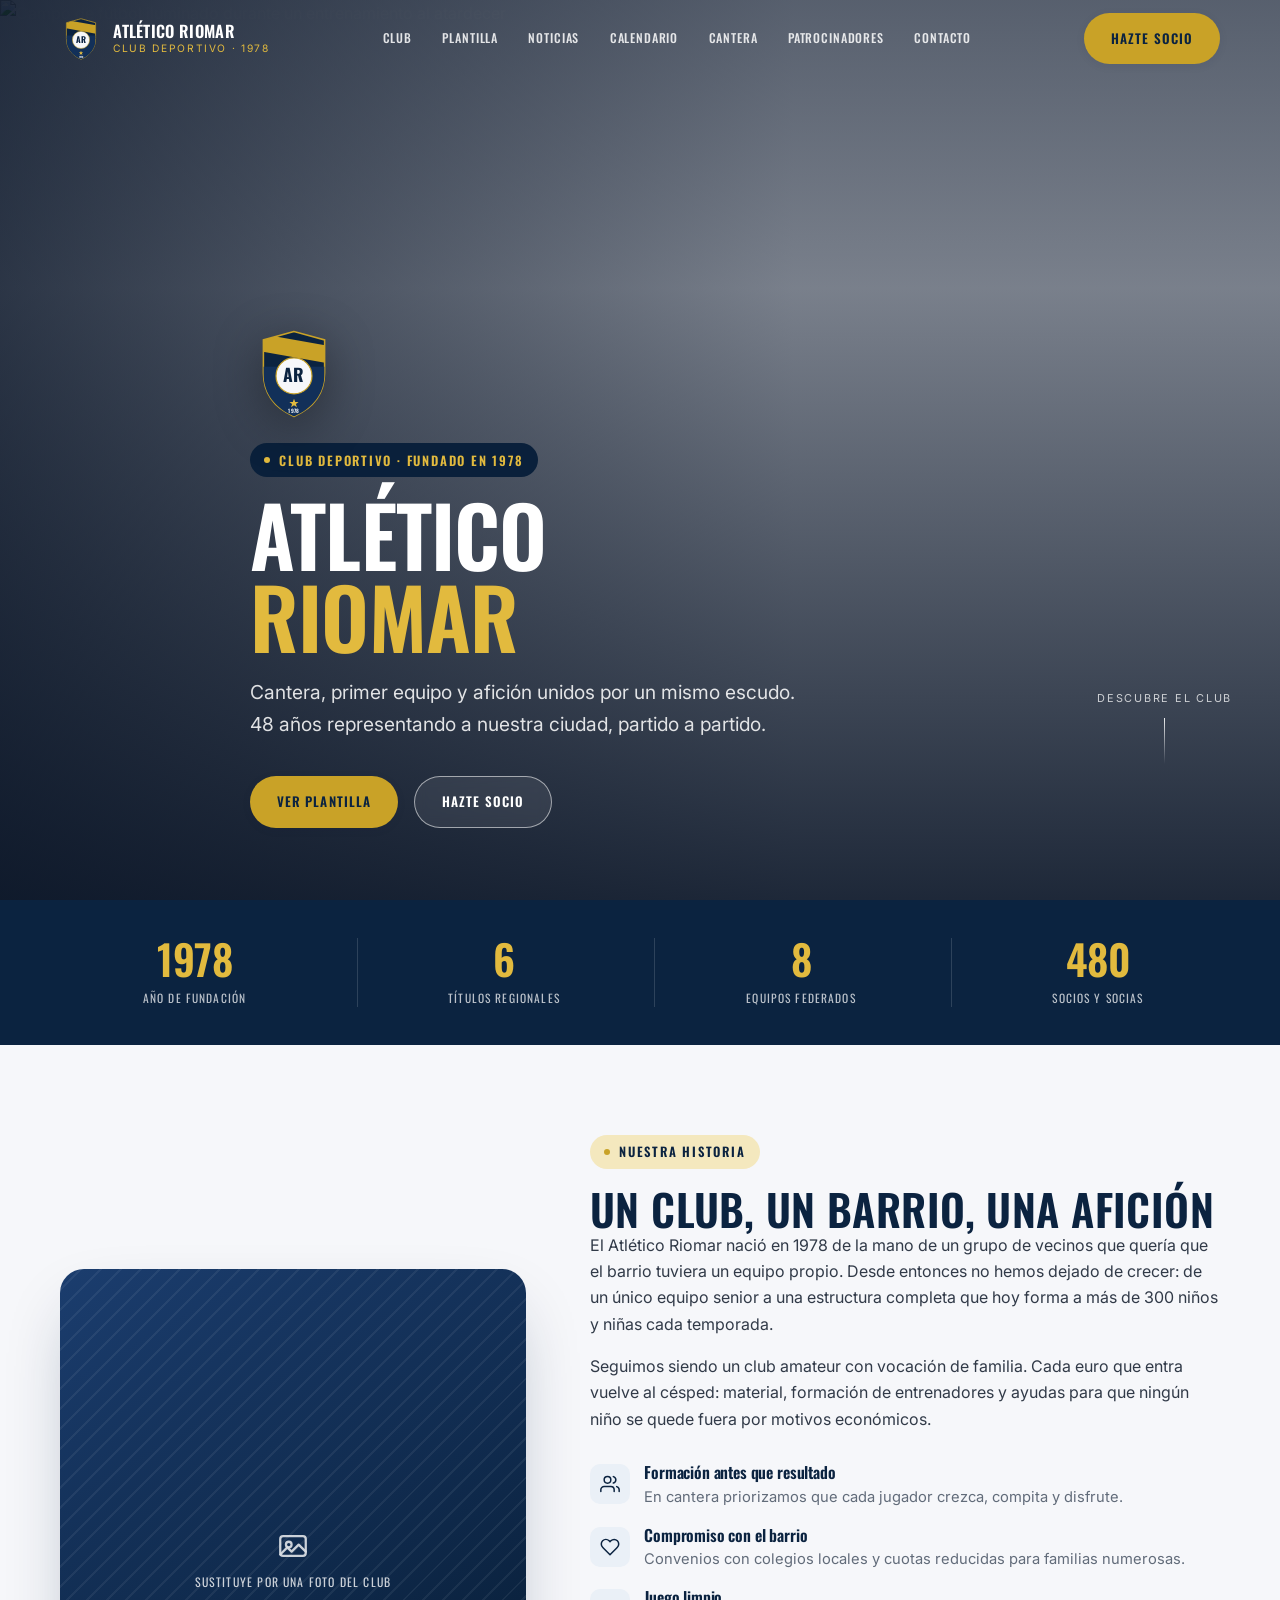
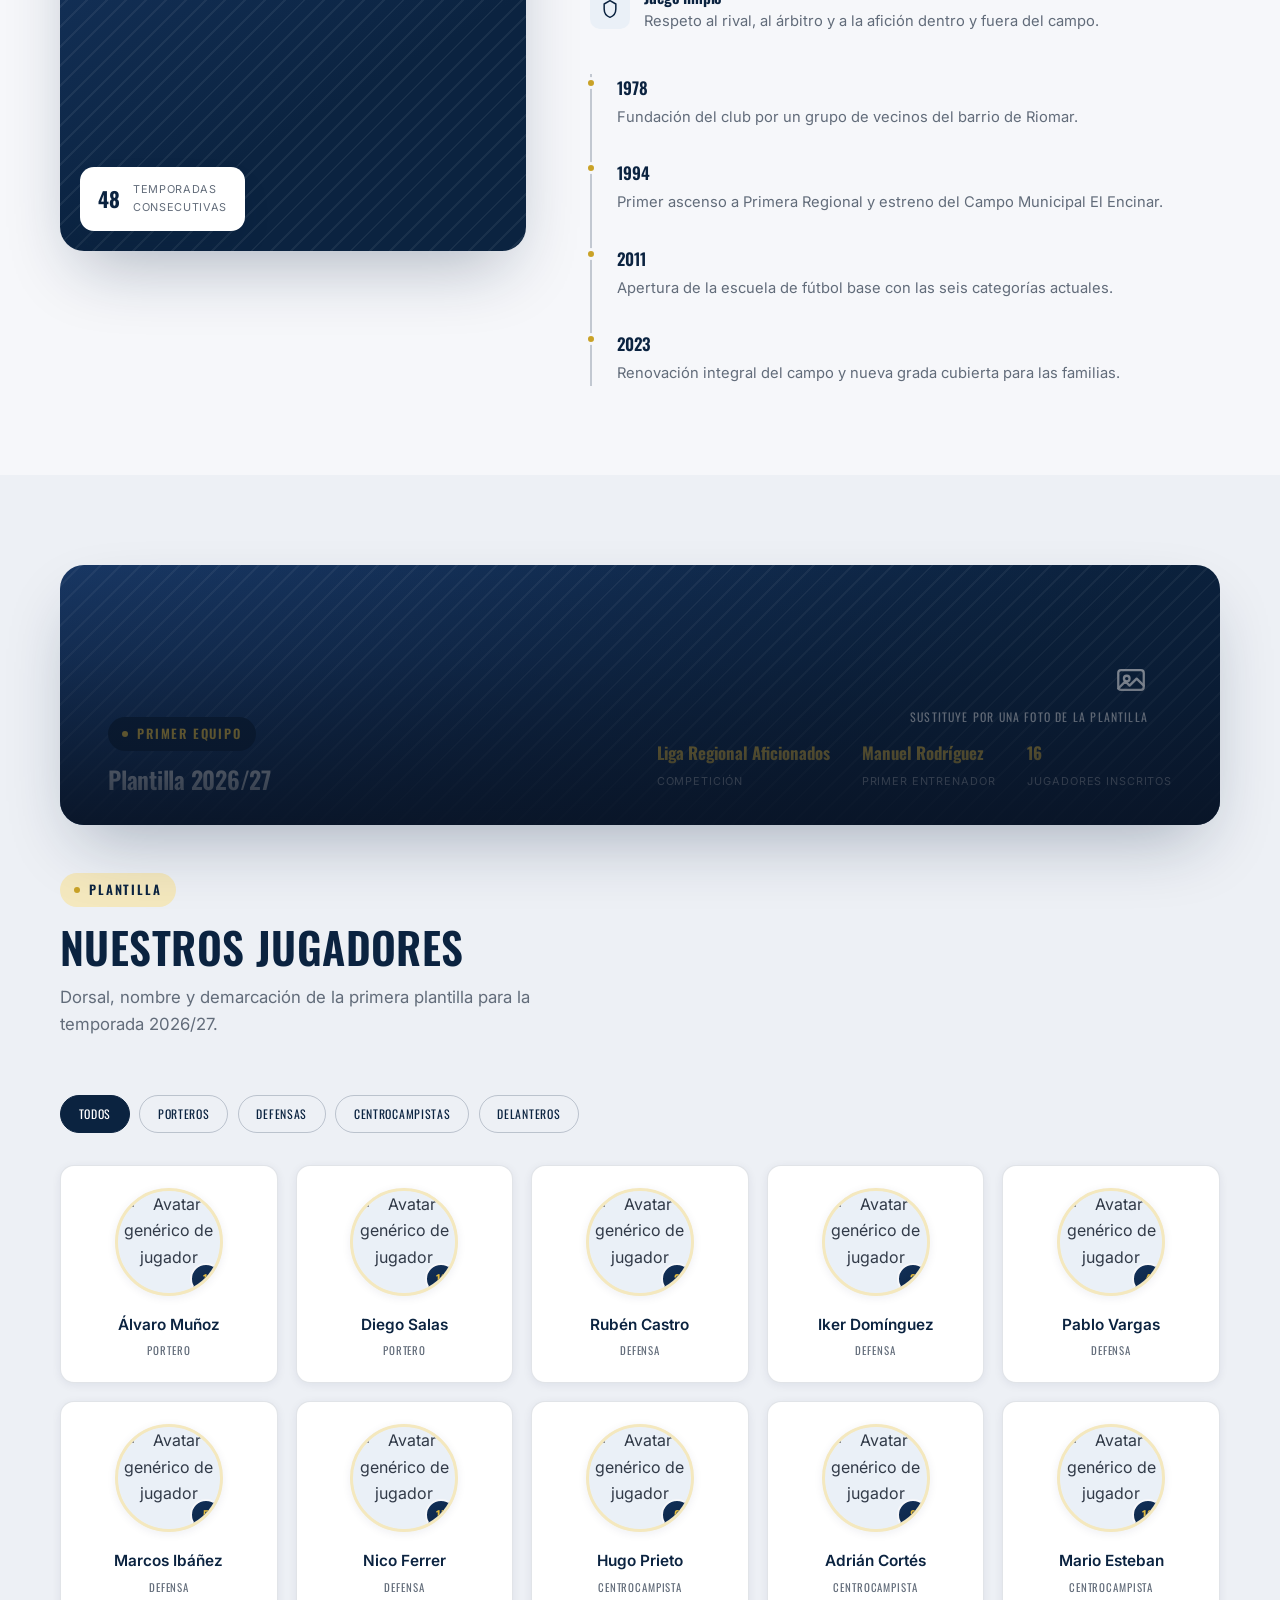
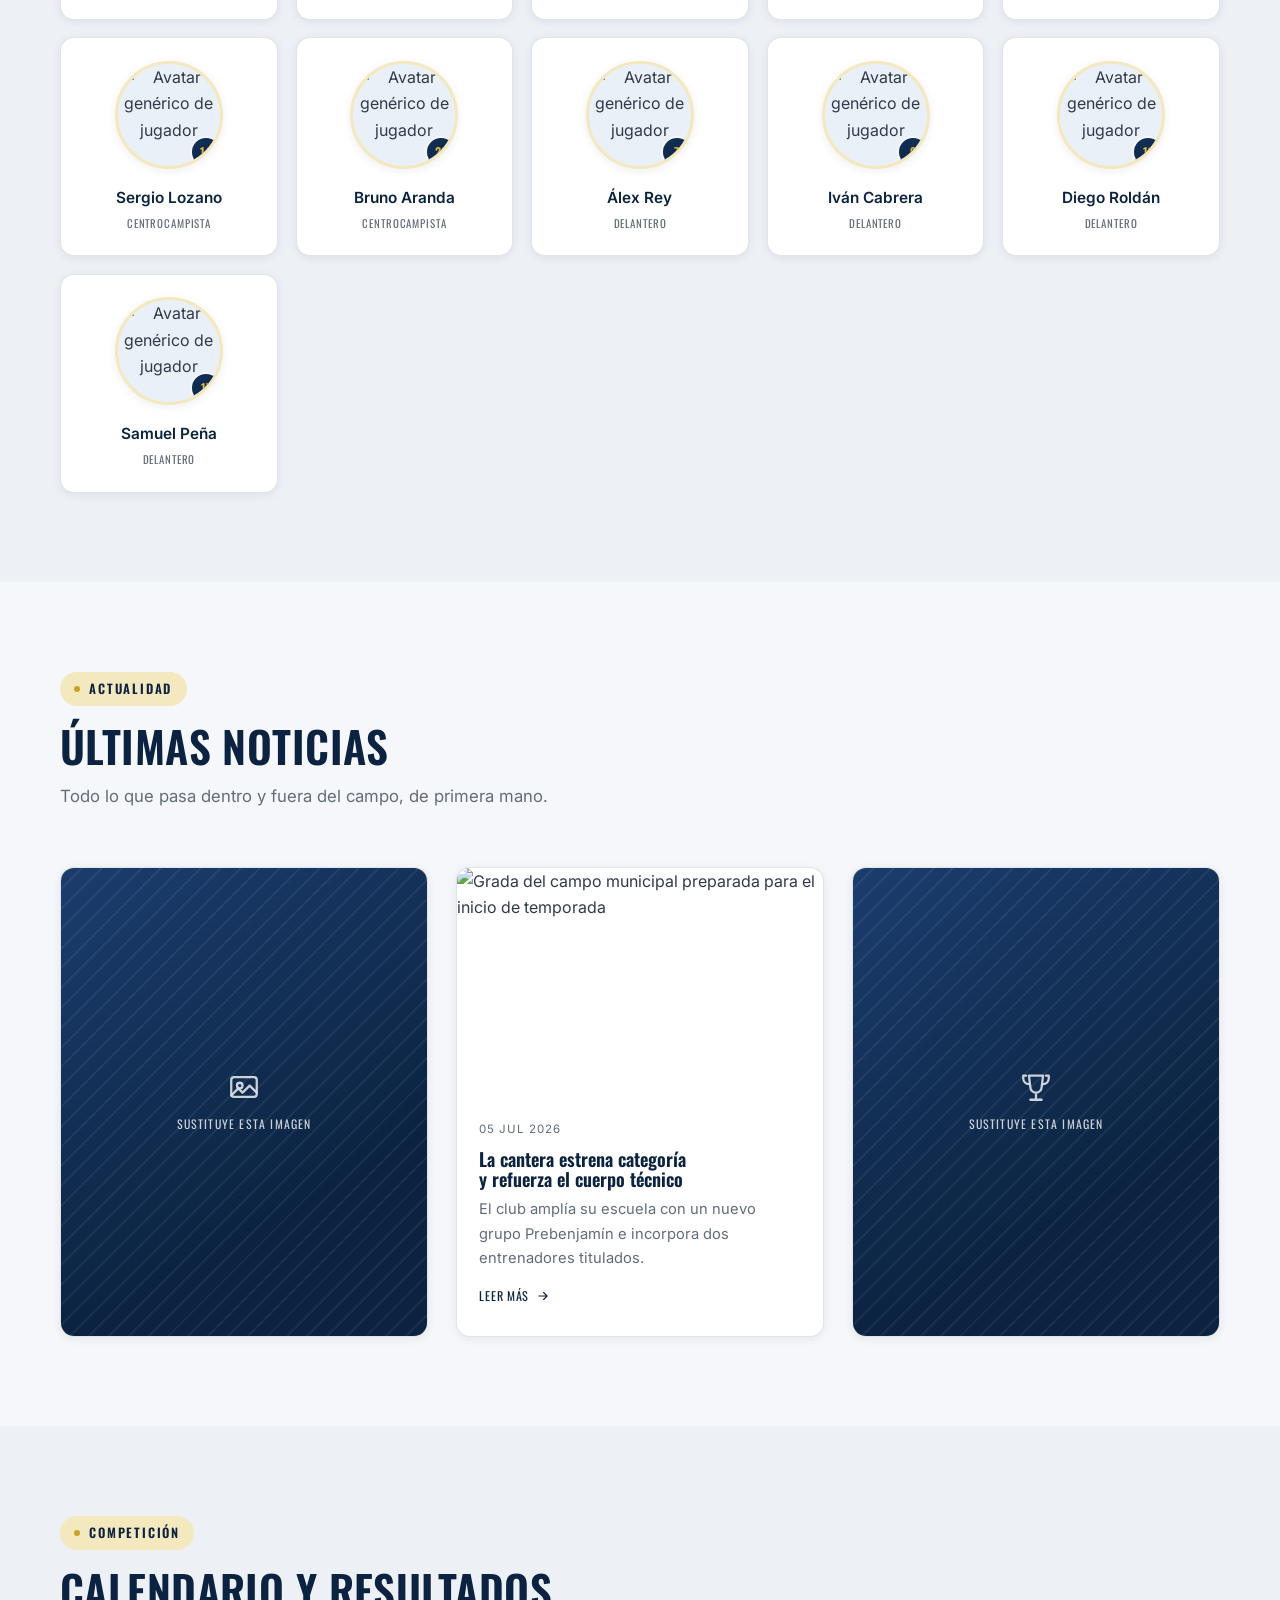
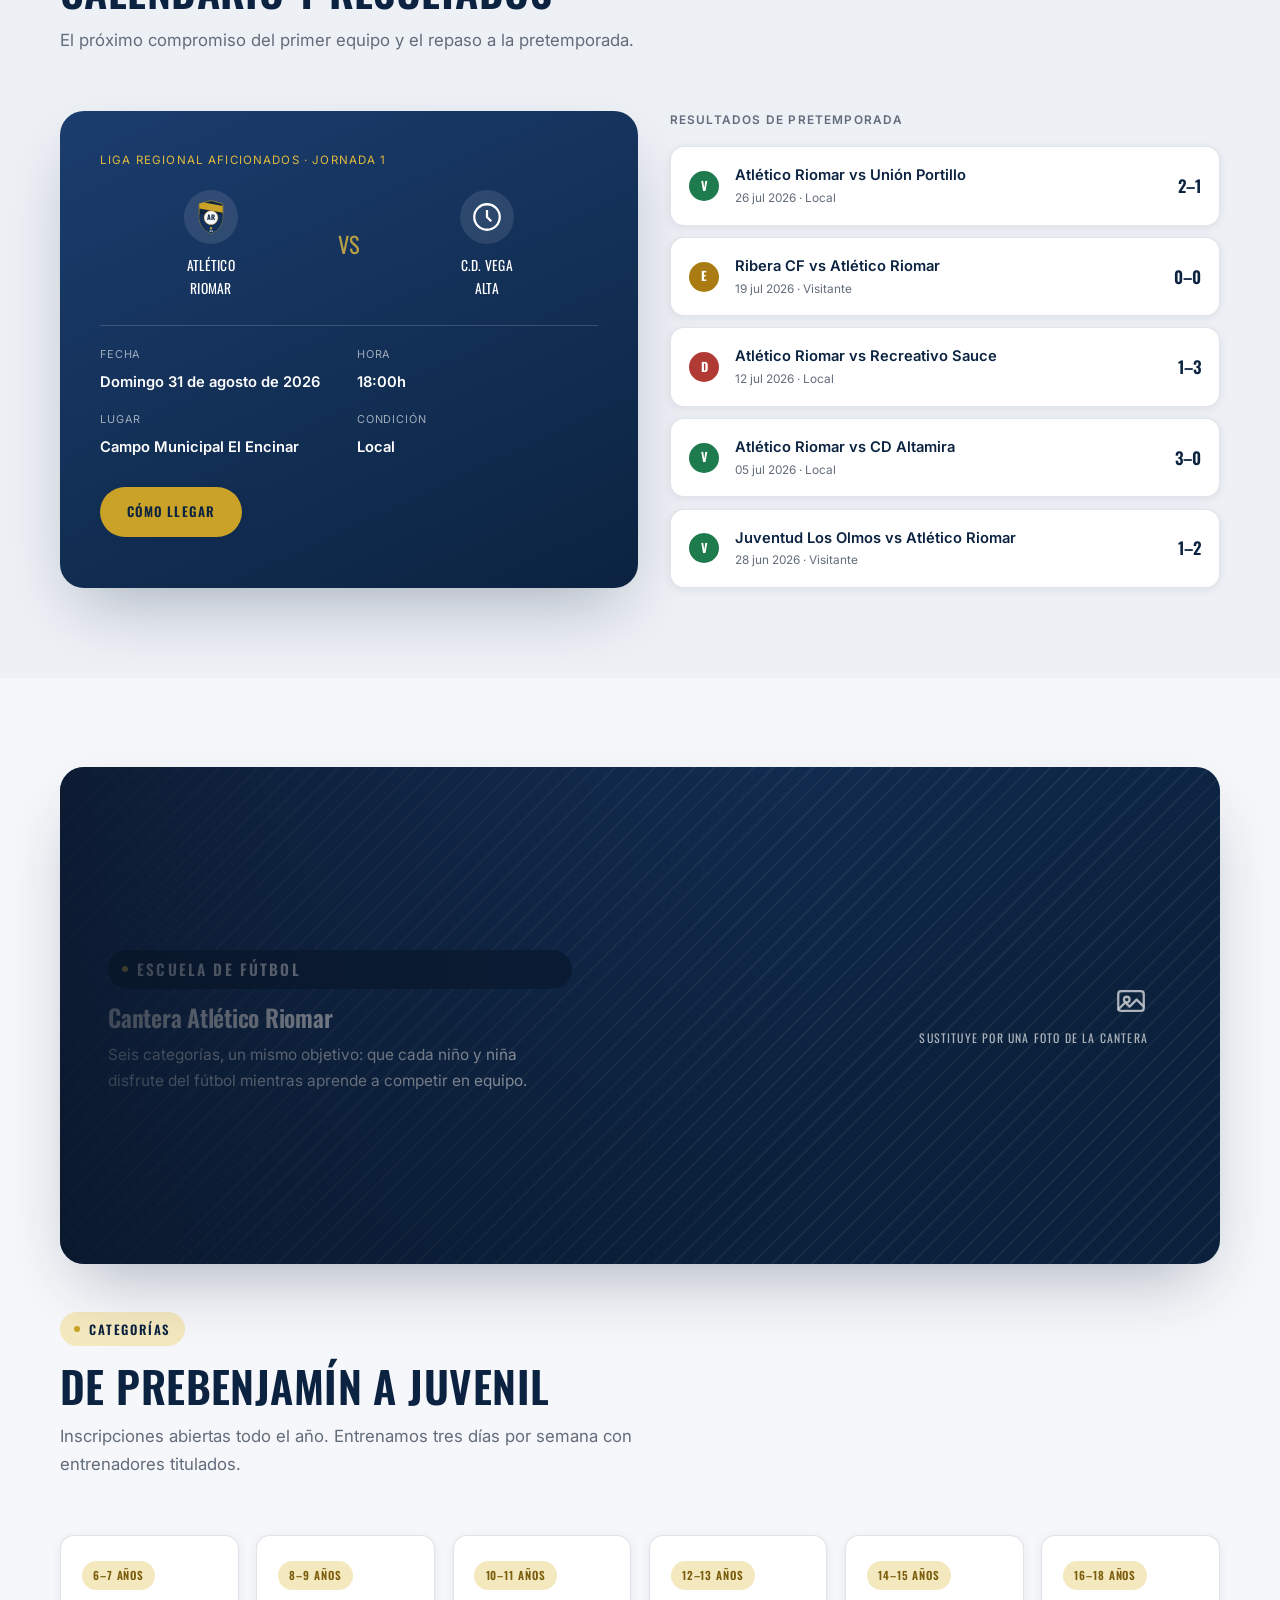
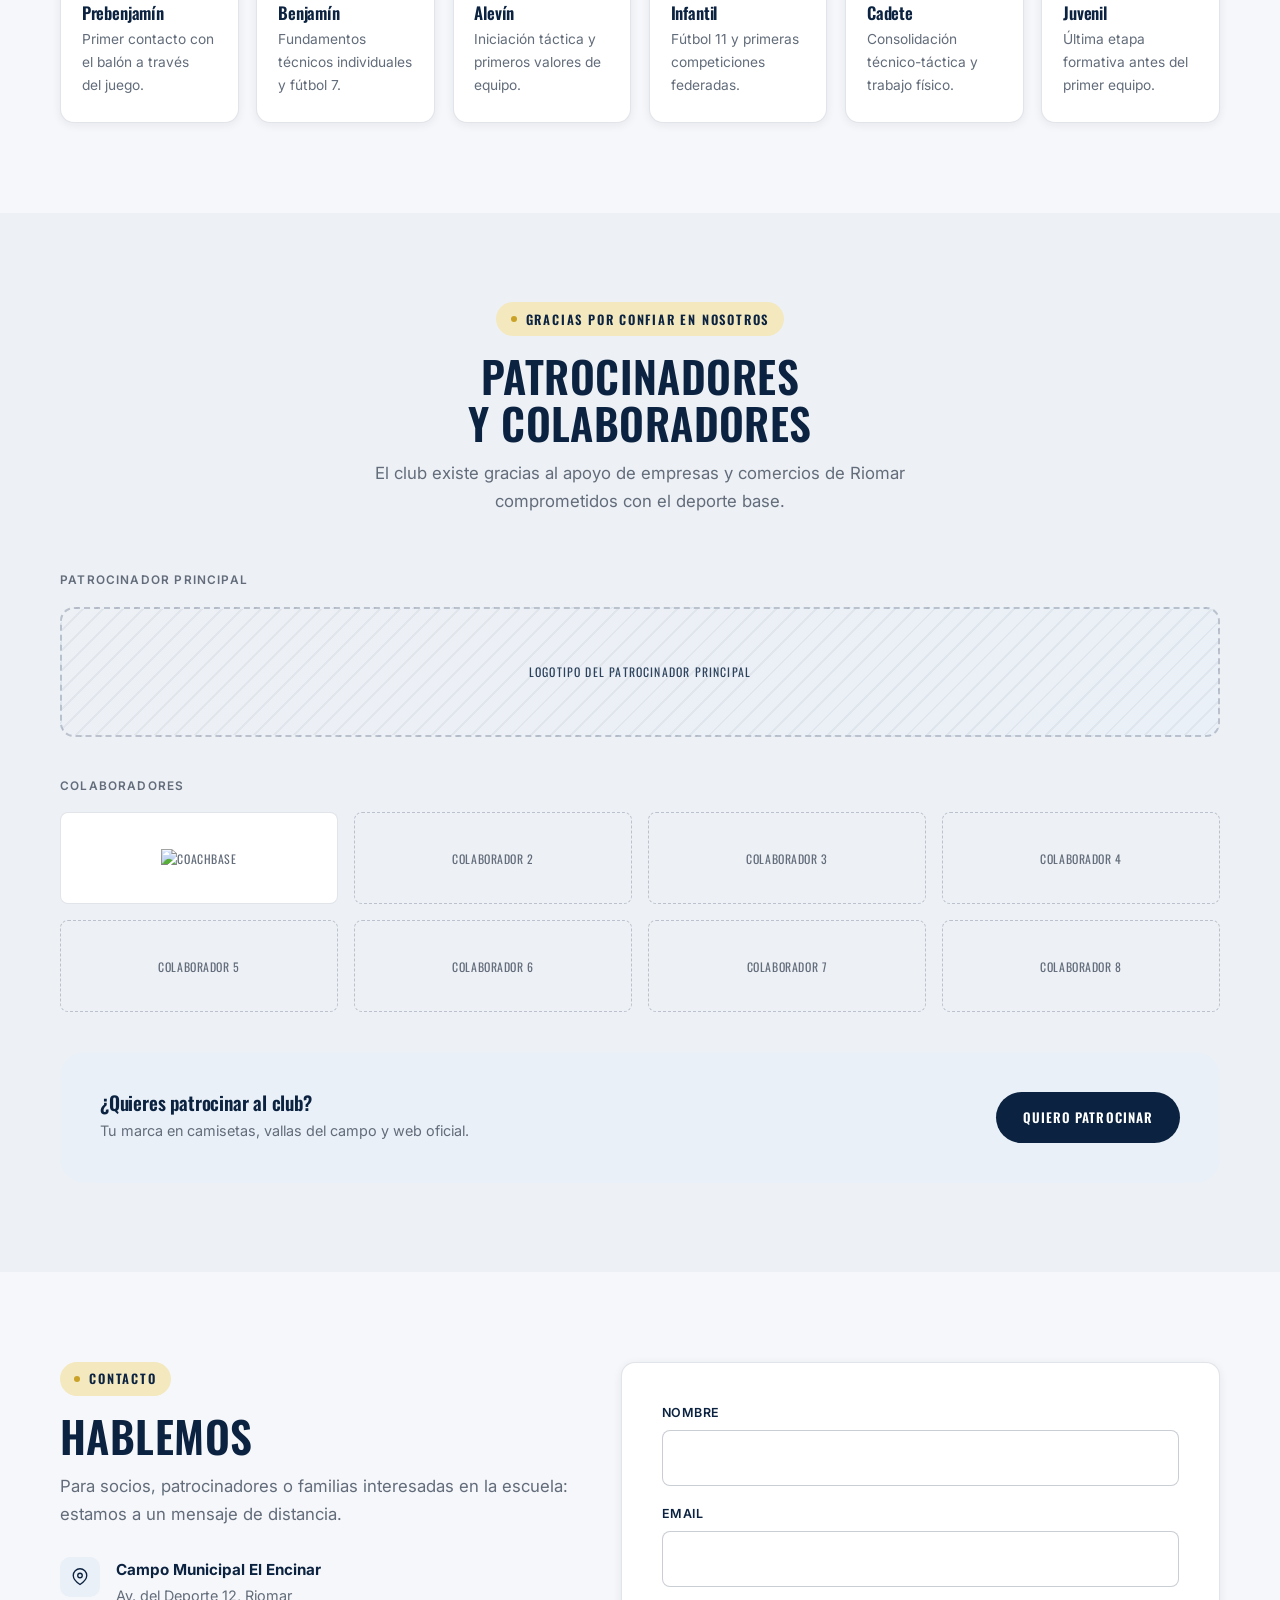
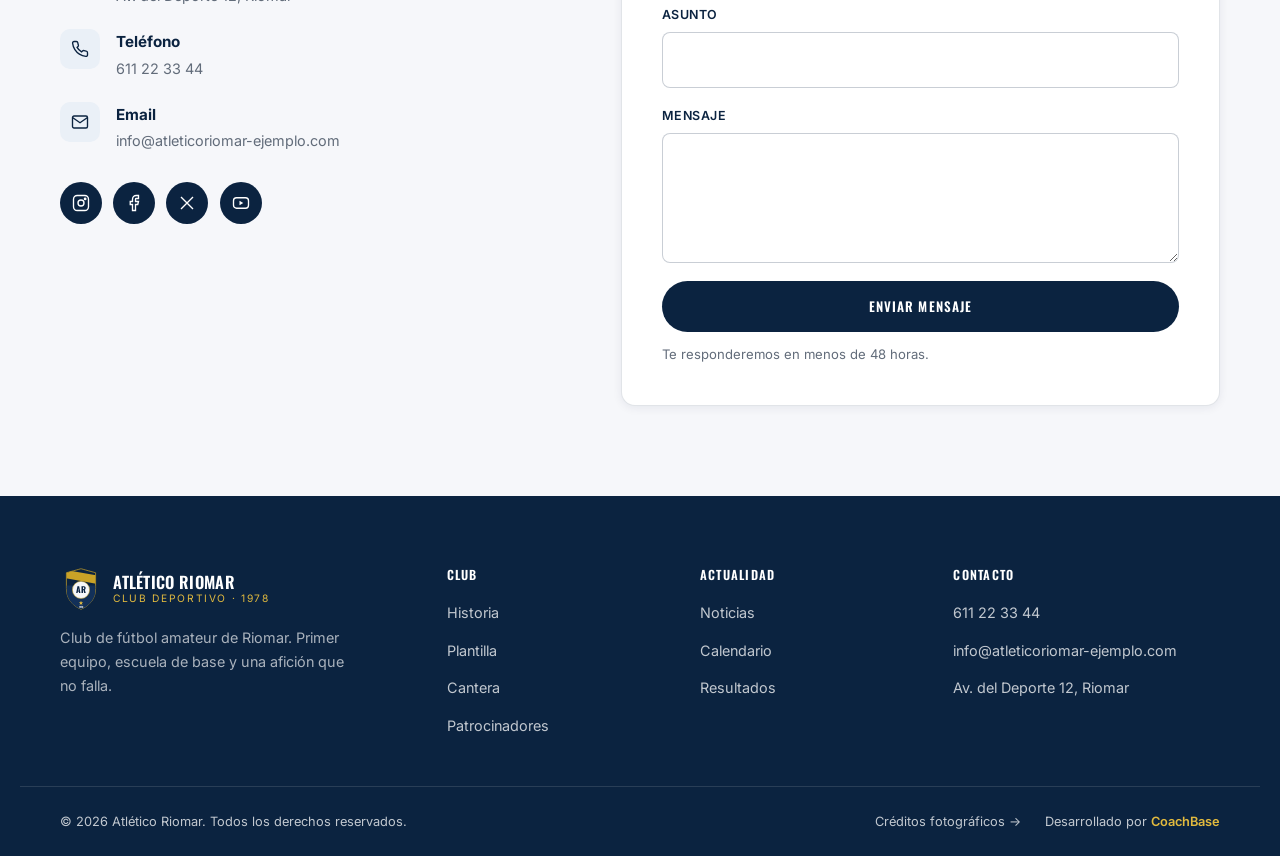
==== index.html @ 2e9c3af3 "Add files via upload" ====
<!doctype html>
<html lang="es">
<head>
<meta charset="utf-8">
<meta name="viewport" content="width=device-width, initial-scale=1">
<title>Atlético Riomar · Club Deportivo</title>
<meta name="description" content="Web oficial del Atlético Riomar: primer equipo, cantera, calendario, resultados y noticias del club.">
<meta name="theme-color" content="#0B2340">

<link rel="preconnect" href="https://fonts.googleapis.com">
<link rel="preconnect" href="https://fonts.gstatic.com" crossorigin>
<link rel="stylesheet" href="https://fonts.googleapis.com/css2?family=Oswald:wght@500;600;700&family=Inter:wght@400;500;600;700;800&display=swap">

<link rel="preload" as="image" href="assets/img/hero.jpg" fetchpriority="high">

<link rel="icon" type="image/svg+xml" href="assets/favicon.svg">
<link rel="apple-touch-icon" href="assets/favicon.svg">

<link rel="stylesheet" href="styles.css?v=20260727">
</head>
<body>

<a href="#contenido" class="skip-link">Saltar al contenido</a>

<!-- =============================================================
     ESCUDO — símbolo SVG reutilizable. Para personalizarlo por
     club: cambia las iniciales "AR", el año y los colores en
     styles.css (--navy / --gold).
     ============================================================= -->
<svg width="0" height="0" style="position:absolute" aria-hidden="true">
  <defs>
    <clipPath id="crest-clip" clipPathUnits="userSpaceOnUse">
      <path d="M100,4 C100,4 20,26 20,26 L20,112 C20,170 54,206 100,226 C146,206 180,170 180,112 L180,26 C180,26 100,4 100,4 Z"/>
    </clipPath>
    <symbol id="crest" viewBox="0 0 200 230">
      <path d="M100,4 C100,4 20,26 20,26 L20,112 C20,170 54,206 100,226 C146,206 180,170 180,112 L180,26 C180,26 100,4 100,4 Z" fill="#0B2340" stroke="#C9A227" stroke-width="4"/>
      <g clip-path="url(#crest-clip)">
        <rect x="-20" y="96" width="240" height="150" fill="#123059"/>
        <polygon points="-20,4 260,54 260,100 -20,50" fill="#C9A227"/>
      </g>
      <circle cx="100" cy="120" r="47" fill="#F6F7FA" stroke="#C9A227" stroke-width="3"/>
      <text x="100" y="136" text-anchor="middle" font-family="Oswald, sans-serif" font-weight="700" font-size="46" fill="#0B2340">AR</text>
      <polygon points="100,180 103.2,188.2 112,188.4 105,193.6 107.6,202 100,197 92.4,202 95,193.6 88,188.4 96.8,188.2" fill="#E2BA3E"/>
      <text x="100" y="217" text-anchor="middle" font-family="Oswald, sans-serif" font-weight="600" font-size="14" letter-spacing="1" fill="#F6F7FA">1978</text>
    </symbol>
  </defs>
</svg>

<!-- =============================================================
     NAV
     ============================================================= -->
<header class="nav" data-nav>
  <div class="container nav-inner">
    <a href="#inicio" class="brand">
      <svg class="brand-crest" aria-hidden="true"><use href="#crest"></use></svg>
      <span class="brand-text">
        <span class="brand-name">Atlético Riomar</span>
        <span class="brand-sub">Club Deportivo · 1978</span>
      </span>
    </a>

    <nav class="nav-links" aria-label="Navegación principal">
      <a class="nav-link" href="#club">Club</a>
      <a class="nav-link" href="#plantilla">Plantilla</a>
      <a class="nav-link" href="#noticias">Noticias</a>
      <a class="nav-link" href="#calendario">Calendario</a>
      <a class="nav-link" href="#cantera">Cantera</a>
      <a class="nav-link" href="#patrocinadores">Patrocinadores</a>
      <a class="nav-link" href="#contacto">Contacto</a>
    </nav>

    <div class="nav-actions">
      <a href="#contacto" class="btn btn-primary nav-cta">Hazte socio</a>
      <button class="nav-burger" type="button" aria-label="Abrir menú" aria-expanded="false" data-burger>
        <span></span><span></span><span></span>
      </button>
    </div>
  </div>
</header>

<nav class="mobile-menu" data-mobile-menu aria-label="Navegación móvil">
  <a href="#club">Club</a>
  <a href="#plantilla">Plantilla</a>
  <a href="#noticias">Noticias</a>
  <a href="#calendario">Calendario</a>
  <a href="#cantera">Cantera</a>
  <a href="#patrocinadores">Patrocinadores</a>
  <a href="#contacto">Contacto</a>
  <a href="#contacto" class="btn btn-primary">Hazte socio</a>
</nav>

<main id="contenido">

<!-- =============================================================
     HERO
     ============================================================= -->
<section class="hero" id="inicio">
  <div class="hero-bg">
    <img src="assets/img/hero.jpg" alt="Campo de fútbol iluminado durante un entrenamiento al atardecer" fetchpriority="high" loading="eager" decoding="sync">
  </div>

  <div class="container hero-inner reveal">
    <svg class="hero-crest" aria-hidden="true"><use href="#crest"></use></svg>
    <p class="eyebrow">Club Deportivo · Fundado en 1978</p>
    <h1 class="hero-title">Atlético<br><em>Riomar</em></h1>
    <p class="hero-sub">Cantera, primer equipo y afición unidos por un mismo escudo. 48 años representando a nuestra ciudad, partido a partido.</p>
    <div class="hero-actions">
      <a href="#plantilla" class="btn btn-primary">Ver plantilla</a>
      <a href="#contacto" class="btn btn-ghost">Hazte socio</a>
    </div>
  </div>

  <div class="hero-scroll" aria-hidden="true">
    <span>Descubre el club</span>
    <span class="hero-scroll-line"></span>
  </div>
</section>

<!-- Barra de estadísticas -->
<section class="stat-bar">
  <div class="container stat-grid">
    <div class="stat reveal">
      <div class="stat-num"><span class="count-up" data-count-to="1978">0</span></div>
      <div class="stat-label">Año de fundación</div>
    </div>
    <div class="stat reveal">
      <div class="stat-num"><span class="count-up" data-count-to="6">0</span></div>
      <div class="stat-label">Títulos regionales</div>
    </div>
    <div class="stat reveal">
      <div class="stat-num"><span class="count-up" data-count-to="8">0</span></div>
      <div class="stat-label">Equipos federados</div>
    </div>
    <div class="stat reveal">
      <div class="stat-num"><span class="count-up" data-count-to="480">0</span></div>
      <div class="stat-label">Socios y socias</div>
    </div>
  </div>
</section>

<!-- =============================================================
     CLUB / HISTORIA
     ============================================================= -->
<section class="section" id="club">
  <div class="container club-grid">

    <div class="club-media reveal">
      <div class="img-placeholder" style="aspect-ratio:4/5;height:auto;">
        <svg viewBox="0 0 24 24" fill="none" stroke="currentColor" stroke-width="1.6" stroke-linecap="round" stroke-linejoin="round" aria-hidden="true"><rect x="3" y="5" width="18" height="14" rx="2"/><circle cx="9" cy="11" r="2"/><path d="M21 16l-5-5-5 5-3-3-5 5"/></svg>
        <span>Sustituye por una foto del club</span>
      </div>
      <div class="club-media-badge">
        <strong>48</strong>
        <span>Temporadas<br>consecutivas</span>
      </div>
    </div>

    <div class="club-text reveal">
      <p class="eyebrow on-light">Nuestra historia</p>
      <h2 class="section-title">Un club, un barrio, una afición</h2>
      <p>El Atlético Riomar nació en 1978 de la mano de un grupo de vecinos que quería que el barrio tuviera un equipo propio. Desde entonces no hemos dejado de crecer: de un único equipo senior a una estructura completa que hoy forma a más de 300 niños y niñas cada temporada.</p>
      <p>Seguimos siendo un club amateur con vocación de familia. Cada euro que entra vuelve al césped: material, formación de entrenadores y ayudas para que ningún niño se quede fuera por motivos económicos.</p>

      <div class="club-values">
        <div class="value-item">
          <div class="value-icon" aria-hidden="true">
            <svg width="20" height="20" viewBox="0 0 24 24" fill="none" stroke="currentColor" stroke-width="1.8" stroke-linecap="round" stroke-linejoin="round"><path d="M17 21v-2a4 4 0 0 0-4-4H5a4 4 0 0 0-4 4v2"/><circle cx="9" cy="7" r="4"/><path d="M23 21v-2a4 4 0 0 0-3-3.87"/><path d="M16 3.13a4 4 0 0 1 0 7.75"/></svg>
          </div>
          <div>
            <h3>Formación antes que resultado</h3>
            <p>En cantera priorizamos que cada jugador crezca, compita y disfrute.</p>
          </div>
        </div>
        <div class="value-item">
          <div class="value-icon" aria-hidden="true">
            <svg width="20" height="20" viewBox="0 0 24 24" fill="none" stroke="currentColor" stroke-width="1.8" stroke-linecap="round" stroke-linejoin="round"><path d="M20.84 4.61a5.5 5.5 0 0 0-7.78 0L12 5.67l-1.06-1.06a5.5 5.5 0 1 0-7.78 7.78l1.06 1.06L12 21.23l7.78-7.78 1.06-1.06a5.5 5.5 0 0 0 0-7.78z"/></svg>
          </div>
          <div>
            <h3>Compromiso con el barrio</h3>
            <p>Convenios con colegios locales y cuotas reducidas para familias numerosas.</p>
          </div>
        </div>
        <div class="value-item">
          <div class="value-icon" aria-hidden="true">
            <svg width="20" height="20" viewBox="0 0 24 24" fill="none" stroke="currentColor" stroke-width="1.8" stroke-linecap="round" stroke-linejoin="round"><path d="M12 2l7 4v6c0 5-3.5 8.7-7 10-3.5-1.3-7-5-7-10V6z"/></svg>
          </div>
          <div>
            <h3>Juego limpio</h3>
            <p>Respeto al rival, al árbitro y a la afición dentro y fuera del campo.</p>
          </div>
        </div>
      </div>

      <div class="timeline">
        <div class="timeline-item">
          <div class="timeline-year">1978</div>
          <p>Fundación del club por un grupo de vecinos del barrio de Riomar.</p>
        </div>
        <div class="timeline-item">
          <div class="timeline-year">1994</div>
          <p>Primer ascenso a Primera Regional y estreno del Campo Municipal El Encinar.</p>
        </div>
        <div class="timeline-item">
          <div class="timeline-year">2011</div>
          <p>Apertura de la escuela de fútbol base con las seis categorías actuales.</p>
        </div>
        <div class="timeline-item">
          <div class="timeline-year">2023</div>
          <p>Renovación integral del campo y nueva grada cubierta para las familias.</p>
        </div>
      </div>
    </div>

  </div>
</section>

<!-- =============================================================
     PRIMER EQUIPO / PLANTILLA
     ============================================================= -->
<section class="section section-alt" id="plantilla">
  <div class="container">

    <div class="team-banner reveal">
      <div class="img-placeholder pin-right" style="position:absolute;inset:0;">
        <svg viewBox="0 0 24 24" fill="none" stroke="currentColor" stroke-width="1.6" stroke-linecap="round" stroke-linejoin="round" aria-hidden="true"><rect x="3" y="5" width="18" height="14" rx="2"/><circle cx="9" cy="11" r="2"/><path d="M21 16l-5-5-5 5-3-3-5 5"/></svg>
        <span>Sustituye por una foto de la plantilla</span>
      </div>
      <div class="team-banner-inner">
        <div>
          <p class="eyebrow">Primer equipo</p>
          <h2>Plantilla 2026/27</h2>
        </div>
        <div class="team-banner-meta">
          <div>
            <strong>Liga Regional Aficionados</strong>
            <span>Competición</span>
          </div>
          <div>
            <strong>Manuel Rodríguez</strong>
            <span>Primer entrenador</span>
          </div>
          <div>
            <strong>16</strong>
            <span>Jugadores inscritos</span>
          </div>
        </div>
      </div>
    </div>

    <div class="section-head">
      <p class="eyebrow on-light">Plantilla</p>
      <h2 class="section-title">Nuestros jugadores</h2>
      <p class="section-lede">Dorsal, nombre y demarcación de la primera plantilla para la temporada 2026/27.</p>
    </div>

    <div class="squad-filters" role="group" aria-label="Filtrar por demarcación" data-squad-filters>
      <button class="squad-filter is-active" data-filter="todos">Todos</button>
      <button class="squad-filter" data-filter="portero">Porteros</button>
      <button class="squad-filter" data-filter="defensa">Defensas</button>
      <button class="squad-filter" data-filter="centrocampista">Centrocampistas</button>
      <button class="squad-filter" data-filter="delantero">Delanteros</button>
    </div>

    <div class="squad-grid" data-squad-grid>
      <article class="card player-card reveal" data-position="portero"><div class="player-photo"><img src="assets/img/avatar-jugador.svg" alt="Avatar genérico de jugador" loading="lazy"><div class="player-num">1</div></div><div class="player-name">Álvaro Muñoz</div><div class="card-position">Portero</div></article>
      <article class="card player-card reveal" data-position="portero"><div class="player-photo"><img src="assets/img/avatar-jugador.svg" alt="Avatar genérico de jugador" loading="lazy"><div class="player-num">13</div></div><div class="player-name">Diego Salas</div><div class="card-position">Portero</div></article>
      <article class="card player-card reveal" data-position="defensa"><div class="player-photo"><img src="assets/img/avatar-jugador.svg" alt="Avatar genérico de jugador" loading="lazy"><div class="player-num">2</div></div><div class="player-name">Rubén Castro</div><div class="card-position">Defensa</div></article>
      <article class="card player-card reveal" data-position="defensa"><div class="player-photo"><img src="assets/img/avatar-jugador.svg" alt="Avatar genérico de jugador" loading="lazy"><div class="player-num">3</div></div><div class="player-name">Iker Domínguez</div><div class="card-position">Defensa</div></article>
      <article class="card player-card reveal" data-position="defensa"><div class="player-photo"><img src="assets/img/avatar-jugador.svg" alt="Avatar genérico de jugador" loading="lazy"><div class="player-num">4</div></div><div class="player-name">Pablo Vargas</div><div class="card-position">Defensa</div></article>
      <article class="card player-card reveal" data-position="defensa"><div class="player-photo"><img src="assets/img/avatar-jugador.svg" alt="Avatar genérico de jugador" loading="lazy"><div class="player-num">5</div></div><div class="player-name">Marcos Ibáñez</div><div class="card-position">Defensa</div></article>
      <article class="card player-card reveal" data-position="defensa"><div class="player-photo"><img src="assets/img/avatar-jugador.svg" alt="Avatar genérico de jugador" loading="lazy"><div class="player-num">15</div></div><div class="player-name">Nico Ferrer</div><div class="card-position">Defensa</div></article>
      <article class="card player-card reveal" data-position="centrocampista"><div class="player-photo"><img src="assets/img/avatar-jugador.svg" alt="Avatar genérico de jugador" loading="lazy"><div class="player-num">6</div></div><div class="player-name">Hugo Prieto</div><div class="card-position">Centrocampista</div></article>
      <article class="card player-card reveal" data-position="centrocampista"><div class="player-photo"><img src="assets/img/avatar-jugador.svg" alt="Avatar genérico de jugador" loading="lazy"><div class="player-num">8</div></div><div class="player-name">Adrián Cortés</div><div class="card-position">Centrocampista</div></article>
      <article class="card player-card reveal" data-position="centrocampista"><div class="player-photo"><img src="assets/img/avatar-jugador.svg" alt="Avatar genérico de jugador" loading="lazy"><div class="player-num">10</div></div><div class="player-name">Mario Esteban</div><div class="card-position">Centrocampista</div></article>
      <article class="card player-card reveal" data-position="centrocampista"><div class="player-photo"><img src="assets/img/avatar-jugador.svg" alt="Avatar genérico de jugador" loading="lazy"><div class="player-num">14</div></div><div class="player-name">Sergio Lozano</div><div class="card-position">Centrocampista</div></article>
      <article class="card player-card reveal" data-position="centrocampista"><div class="player-photo"><img src="assets/img/avatar-jugador.svg" alt="Avatar genérico de jugador" loading="lazy"><div class="player-num">20</div></div><div class="player-name">Bruno Aranda</div><div class="card-position">Centrocampista</div></article>
      <article class="card player-card reveal" data-position="delantero"><div class="player-photo"><img src="assets/img/avatar-jugador.svg" alt="Avatar genérico de jugador" loading="lazy"><div class="player-num">7</div></div><div class="player-name">Álex Rey</div><div class="card-position">Delantero</div></article>
      <article class="card player-card reveal" data-position="delantero"><div class="player-photo"><img src="assets/img/avatar-jugador.svg" alt="Avatar genérico de jugador" loading="lazy"><div class="player-num">9</div></div><div class="player-name">Iván Cabrera</div><div class="card-position">Delantero</div></article>
      <article class="card player-card reveal" data-position="delantero"><div class="player-photo"><img src="assets/img/avatar-jugador.svg" alt="Avatar genérico de jugador" loading="lazy"><div class="player-num">11</div></div><div class="player-name">Diego Roldán</div><div class="card-position">Delantero</div></article>
      <article class="card player-card reveal" data-position="delantero"><div class="player-photo"><img src="assets/img/avatar-jugador.svg" alt="Avatar genérico de jugador" loading="lazy"><div class="player-num">17</div></div><div class="player-name">Samuel Peña</div><div class="card-position">Delantero</div></article>
    </div>

  </div>
</section>

<!-- =============================================================
     NOTICIAS
     ============================================================= -->
<section class="section" id="noticias">
  <div class="container">
    <div class="section-head">
      <p class="eyebrow on-light">Actualidad</p>
      <h2 class="section-title">Últimas noticias</h2>
      <p class="section-lede">Todo lo que pasa dentro y fuera del campo, de primera mano.</p>
    </div>

    <div class="news-grid">
      <article class="card news-card reveal">
        <div class="news-media img-placeholder">
          <svg viewBox="0 0 24 24" fill="none" stroke="currentColor" stroke-width="1.6" stroke-linecap="round" stroke-linejoin="round"><rect x="3" y="5" width="18" height="14" rx="2"/><circle cx="9" cy="11" r="2"/><path d="M21 16l-5-5-5 5-3-3-5 5"/></svg>
          <span>Sustituye esta imagen</span>
        </div>
        <div class="news-body">
          <div class="news-date">18 jul 2026</div>
          <h3 class="news-title">El primer equipo cierra la pretemporada con tres victorias seguidas</h3>
          <p class="news-excerpt">El equipo de Manuel Rodríguez llega con buenas sensaciones al inicio de liga tras un mes de julio muy positivo.</p>
          <a href="#" class="news-link">Leer más
            <svg viewBox="0 0 24 24" fill="none" stroke="currentColor" stroke-width="2" stroke-linecap="round" stroke-linejoin="round"><path d="M5 12h14M13 6l6 6-6 6"/></svg>
          </a>
        </div>
      </article>

      <article class="card news-card reveal">
        <div class="news-media">
          <img src="assets/img/noticia-2.jpg" alt="Grada del campo municipal preparada para el inicio de temporada" loading="lazy" decoding="async">
        </div>
        <div class="news-body">
          <div class="news-date">05 jul 2026</div>
          <h3 class="news-title">La cantera estrena categoría y refuerza el cuerpo técnico</h3>
          <p class="news-excerpt">El club amplía su escuela con un nuevo grupo Prebenjamín e incorpora dos entrenadores titulados.</p>
          <a href="#" class="news-link">Leer más
            <svg viewBox="0 0 24 24" fill="none" stroke="currentColor" stroke-width="2" stroke-linecap="round" stroke-linejoin="round"><path d="M5 12h14M13 6l6 6-6 6"/></svg>
          </a>
        </div>
      </article>

      <article class="card news-card reveal">
        <div class="news-media img-placeholder">
          <svg viewBox="0 0 24 24" fill="none" stroke="currentColor" stroke-width="1.6" stroke-linecap="round" stroke-linejoin="round"><path d="M8 21h8M12 17v4M7 4h10l-1 8a4 4 0 0 1-8 0L7 4z"/><path d="M5 4H3v2a4 4 0 0 0 4 4M19 4h2v2a4 4 0 0 1-4 4"/></svg>
          <span>Sustituye esta imagen</span>
        </div>
        <div class="news-body">
          <div class="news-date">22 jun 2026</div>
          <h3 class="news-title">El club entrega sus reconocimientos de fin de temporada</h3>
          <p class="news-excerpt">Un acto sencillo para agradecer a jugadores, familias y voluntariado su compromiso durante el curso.</p>
          <a href="#" class="news-link">Leer más
            <svg viewBox="0 0 24 24" fill="none" stroke="currentColor" stroke-width="2" stroke-linecap="round" stroke-linejoin="round"><path d="M5 12h14M13 6l6 6-6 6"/></svg>
          </a>
        </div>
      </article>
    </div>
  </div>
</section>

<!-- =============================================================
     CALENDARIO / RESULTADOS
     ============================================================= -->
<section class="section section-alt" id="calendario">
  <div class="container">
    <div class="section-head">
      <p class="eyebrow on-light">Competición</p>
      <h2 class="section-title">Calendario y resultados</h2>
      <p class="section-lede">El próximo compromiso del primer equipo y el repaso a la pretemporada.</p>
    </div>

    <div class="match-grid">
      <div class="next-match reveal">
        <div class="next-match-comp">Liga Regional Aficionados · Jornada 1</div>
        <div class="next-match-teams">
          <div class="next-match-team">
            <span class="crest-badge"><svg viewBox="0 0 200 230" aria-hidden="true"><use href="#crest"></use></svg></span>
            <span>Atlético<br>Riomar</span>
          </div>
          <div class="next-match-vs">VS</div>
          <div class="next-match-team">
            <span class="crest-badge">
              <svg viewBox="0 0 24 24" fill="none" stroke="currentColor" stroke-width="1.6"><circle cx="12" cy="12" r="9"/><path d="M12 7v5l3 3"/></svg>
            </span>
            <span>C.D. Vega<br>Alta</span>
          </div>
        </div>
        <div class="next-match-info">
          <div><span>Fecha</span><strong>Domingo 31 de agosto de 2026</strong></div>
          <div><span>Hora</span><strong>18:00h</strong></div>
          <div><span>Lugar</span><strong>Campo Municipal El Encinar</strong></div>
          <div><span>Condición</span><strong>Local</strong></div>
        </div>
        <a href="#contacto" class="btn btn-primary">Cómo llegar</a>
      </div>

      <div class="reveal">
        <p class="sponsor-tier-label">Resultados de pretemporada</p>
        <div class="results-list">
          <div class="card result-row">
            <span class="result-tag win">V</span>
            <div class="result-mid">
              <div class="result-teams">Atlético Riomar vs Unión Portillo</div>
              <div class="result-date">26 jul 2026 · Local</div>
            </div>
            <span class="result-score">2–1</span>
          </div>
          <div class="card result-row">
            <span class="result-tag draw">E</span>
            <div class="result-mid">
              <div class="result-teams">Ribera CF vs Atlético Riomar</div>
              <div class="result-date">19 jul 2026 · Visitante</div>
            </div>
            <span class="result-score">0–0</span>
          </div>
          <div class="card result-row">
            <span class="result-tag loss">D</span>
            <div class="result-mid">
              <div class="result-teams">Atlético Riomar vs Recreativo Sauce</div>
              <div class="result-date">12 jul 2026 · Local</div>
            </div>
            <span class="result-score">1–3</span>
          </div>
          <div class="card result-row">
            <span class="result-tag win">V</span>
            <div class="result-mid">
              <div class="result-teams">Atlético Riomar vs CD Altamira</div>
              <div class="result-date">05 jul 2026 · Local</div>
            </div>
            <span class="result-score">3–0</span>
          </div>
          <div class="card result-row">
            <span class="result-tag win">V</span>
            <div class="result-mid">
              <div class="result-teams">Juventud Los Olmos vs Atlético Riomar</div>
              <div class="result-date">28 jun 2026 · Visitante</div>
            </div>
            <span class="result-score">1–2</span>
          </div>
        </div>
      </div>
    </div>
  </div>
</section>

<!-- =============================================================
     CANTERA / ESCUELA
     ============================================================= -->
<section class="section" id="cantera">
  <div class="container">

    <div class="academy-banner reveal">
      <div class="img-placeholder pin-right" style="position:absolute;inset:0;">
        <svg viewBox="0 0 24 24" fill="none" stroke="currentColor" stroke-width="1.6" stroke-linecap="round" stroke-linejoin="round" aria-hidden="true"><rect x="3" y="5" width="18" height="14" rx="2"/><circle cx="9" cy="11" r="2"/><path d="M21 16l-5-5-5 5-3-3-5 5"/></svg>
        <span>Sustituye por una foto de la cantera</span>
      </div>
      <div class="academy-banner-text">
        <p class="eyebrow">Escuela de fútbol</p>
        <h2>Cantera Atlético Riomar</h2>
        <p>Seis categorías, un mismo objetivo: que cada niño y niña disfrute del fútbol mientras aprende a competir en equipo.</p>
      </div>
    </div>

    <div class="section-head">
      <p class="eyebrow on-light">Categorías</p>
      <h2 class="section-title">De prebenjamín a juvenil</h2>
      <p class="section-lede">Inscripciones abiertas todo el año. Entrenamos tres días por semana con entrenadores titulados.</p>
    </div>

    <div class="category-grid">
      <div class="card category-card reveal"><span class="tag tag-gold">6–7 años</span><h3>Prebenjamín</h3><p>Primer contacto con el balón a través del juego.</p></div>
      <div class="card category-card reveal"><span class="tag tag-gold">8–9 años</span><h3>Benjamín</h3><p>Fundamentos técnicos individuales y fútbol 7.</p></div>
      <div class="card category-card reveal"><span class="tag tag-gold">10–11 años</span><h3>Alevín</h3><p>Iniciación táctica y primeros valores de equipo.</p></div>
      <div class="card category-card reveal"><span class="tag tag-gold">12–13 años</span><h3>Infantil</h3><p>Fútbol 11 y primeras competiciones federadas.</p></div>
      <div class="card category-card reveal"><span class="tag tag-gold">14–15 años</span><h3>Cadete</h3><p>Consolidación técnico-táctica y trabajo físico.</p></div>
      <div class="card category-card reveal"><span class="tag tag-gold">16–18 años</span><h3>Juvenil</h3><p>Última etapa formativa antes del primer equipo.</p></div>
    </div>
  </div>
</section>

<!-- =============================================================
     PATROCINADORES
     ============================================================= -->
<section class="section section-alt" id="patrocinadores">
  <div class="container">
    <div class="section-head center">
      <p class="eyebrow on-light">Gracias por confiar en nosotros</p>
      <h2 class="section-title">Patrocinadores y colaboradores</h2>
      <p class="section-lede">El club existe gracias al apoyo de empresas y comercios de Riomar comprometidos con el deporte base.</p>
    </div>

    <div class="sponsor-grid-main reveal">
      <p class="sponsor-tier-label">Patrocinador principal</p>
      <div class="sponsor-main-tile img-placeholder light">
        <span>Logotipo del patrocinador principal</span>
      </div>
    </div>

    <div class="reveal">
      <p class="sponsor-tier-label">Colaboradores</p>
      <div class="sponsor-grid">
        <div class="sponsor-tile has-logo">
          <img src="assets/img/coachbase-logo.jpg" alt="CoachBase" loading="lazy" decoding="async">
        </div>
        <div class="sponsor-tile">Colaborador 2</div>
        <div class="sponsor-tile">Colaborador 3</div>
        <div class="sponsor-tile">Colaborador 4</div>
        <div class="sponsor-tile">Colaborador 5</div>
        <div class="sponsor-tile">Colaborador 6</div>
        <div class="sponsor-tile">Colaborador 7</div>
        <div class="sponsor-tile">Colaborador 8</div>
      </div>
    </div>

    <div class="sponsor-cta reveal">
      <div>
        <h3>¿Quieres patrocinar al club?</h3>
        <p>Tu marca en camisetas, vallas del campo y web oficial.</p>
      </div>
      <a href="#contacto" class="btn btn-dark">Quiero patrocinar</a>
    </div>
  </div>
</section>

<!-- =============================================================
     CONTACTO
     ============================================================= -->
<section class="section" id="contacto">
  <div class="container contact-grid">

    <div class="reveal">
      <p class="eyebrow on-light">Contacto</p>
      <h2 class="section-title">Hablemos</h2>
      <p class="section-lede">Para socios, patrocinadores o familias interesadas en la escuela: estamos a un mensaje de distancia.</p>

      <div class="contact-info-list">
        <div class="contact-info-item">
          <div class="value-icon" aria-hidden="true"><svg width="18" height="18" viewBox="0 0 24 24" fill="none" stroke="currentColor" stroke-width="1.8"><path d="M21 10c0 6-9 12-9 12s-9-6-9-12a9 9 0 0 1 18 0z"/><circle cx="12" cy="10" r="3"/></svg></div>
          <div><strong>Campo Municipal El Encinar</strong><span>Av. del Deporte 12, Riomar</span></div>
        </div>
        <div class="contact-info-item">
          <div class="value-icon" aria-hidden="true"><svg width="18" height="18" viewBox="0 0 24 24" fill="none" stroke="currentColor" stroke-width="1.8"><path d="M22 16.92v3a2 2 0 0 1-2.18 2 19.79 19.79 0 0 1-8.63-3.07 19.5 19.5 0 0 1-6-6 19.79 19.79 0 0 1-3.07-8.67A2 2 0 0 1 4.11 2h3a2 2 0 0 1 2 1.72c.127.96.361 1.903.7 2.81a2 2 0 0 1-.45 2.11L8.09 9.91a16 16 0 0 0 6 6l1.27-1.27a2 2 0 0 1 2.11-.45c.907.339 1.85.573 2.81.7A2 2 0 0 1 22 16.92z"/></svg></div>
          <div><strong>Teléfono</strong><a href="tel:+34611223344">611 22 33 44</a></div>
        </div>
        <div class="contact-info-item">
          <div class="value-icon" aria-hidden="true"><svg width="18" height="18" viewBox="0 0 24 24" fill="none" stroke="currentColor" stroke-width="1.8"><path d="M4 4h16v16H4z" opacity="0"/><path d="M22 6l-10 7L2 6"/><rect x="2" y="4" width="20" height="16" rx="2"/></svg></div>
          <div><strong>Email</strong><a href="mailto:info@atleticoriomar-ejemplo.com">info@atleticoriomar-ejemplo.com</a></div>
        </div>
      </div>

      <div class="social-row">
        <a class="social-btn" href="https://instagram.com/" target="_blank" rel="noopener" aria-label="Instagram"><svg viewBox="0 0 24 24" fill="none" stroke="currentColor" stroke-width="1.8"><rect x="2" y="2" width="20" height="20" rx="5"/><circle cx="12" cy="12" r="4"/><circle cx="17.5" cy="6.5" r="1"/></svg></a>
        <a class="social-btn" href="https://facebook.com/" target="_blank" rel="noopener" aria-label="Facebook"><svg viewBox="0 0 24 24" fill="none" stroke="currentColor" stroke-width="1.8"><path d="M18 2h-3a5 5 0 0 0-5 5v3H7v4h3v8h4v-8h3l1-4h-4V7a1 1 0 0 1 1-1h3z"/></svg></a>
        <a class="social-btn" href="https://x.com/" target="_blank" rel="noopener" aria-label="X (Twitter)"><svg viewBox="0 0 24 24" fill="none" stroke="currentColor" stroke-width="1.8"><path d="M4 4l16 16M20 4L4 20"/></svg></a>
        <a class="social-btn" href="https://youtube.com/" target="_blank" rel="noopener" aria-label="YouTube"><svg viewBox="0 0 24 24" fill="none" stroke="currentColor" stroke-width="1.8"><rect x="2" y="5" width="20" height="14" rx="4"/><path d="M10 9l5 3-5 3z" fill="currentColor" stroke="none"/></svg></a>
      </div>
    </div>

    <div class="card contact-form-card reveal">
      <!-- EDITAR: conecta este formulario a tu proveedor de email (Formspree, Netlify Forms, etc.) -->
      <form data-contact-form novalidate>
        <div class="field">
          <label for="f-nombre">Nombre</label>
          <input id="f-nombre" name="nombre" type="text" required autocomplete="name">
        </div>
        <div class="field">
          <label for="f-email">Email</label>
          <input id="f-email" name="email" type="email" required autocomplete="email">
        </div>
        <div class="field">
          <label for="f-asunto">Asunto</label>
          <input id="f-asunto" name="asunto" type="text" required>
        </div>
        <div class="field">
          <label for="f-mensaje">Mensaje</label>
          <textarea id="f-mensaje" name="mensaje" required></textarea>
        </div>
        <button type="submit" class="btn btn-dark btn-block">Enviar mensaje</button>
        <p class="form-note">Te responderemos en menos de 48 horas.</p>
        <p class="form-status" data-form-status role="status">¡Gracias! Hemos recibido tu mensaje y te contestaremos muy pronto.</p>
      </form>
    </div>

  </div>
</section>

</main>

<!-- =============================================================
     FOOTER
     ============================================================= -->
<footer class="footer">
  <div class="container footer-top">
    <div class="footer-brand">
      <a href="#inicio" class="brand">
        <svg class="brand-crest" aria-hidden="true"><use href="#crest"></use></svg>
        <span class="brand-text">
          <span class="brand-name">Atlético Riomar</span>
          <span class="brand-sub">Club Deportivo · 1978</span>
        </span>
      </a>
      <p>Club de fútbol amateur de Riomar. Primer equipo, escuela de base y una afición que no falla.</p>
    </div>
    <div class="footer-col">
      <h4>Club</h4>
      <ul>
        <li><a href="#club">Historia</a></li>
        <li><a href="#plantilla">Plantilla</a></li>
        <li><a href="#cantera">Cantera</a></li>
        <li><a href="#patrocinadores">Patrocinadores</a></li>
      </ul>
    </div>
    <div class="footer-col">
      <h4>Actualidad</h4>
      <ul>
        <li><a href="#noticias">Noticias</a></li>
        <li><a href="#calendario">Calendario</a></li>
        <li><a href="#calendario">Resultados</a></li>
      </ul>
    </div>
    <div class="footer-col">
      <h4>Contacto</h4>
      <ul>
        <li><a href="tel:+34611223344">611 22 33 44</a></li>
        <li><a href="mailto:info@atleticoriomar-ejemplo.com">info@atleticoriomar-ejemplo.com</a></li>
        <li><a href="#contacto">Av. del Deporte 12, Riomar</a></li>
      </ul>
    </div>
  </div>
  <div class="container footer-bottom">
    <p>&copy; <span data-year>2026</span> Atlético Riomar. Todos los derechos reservados.</p>
    <div class="footer-bottom-right">
      <a href="creditos.html">Créditos fotográficos →</a>
      <span class="footer-dev">Desarrollado por <a href="https://coachbase.example.com" target="_blank" rel="noopener">CoachBase</a></span>
    </div>
  </div>
</footer>

<script defer src="lib/gsap.min.js"></script>
<script defer src="lib/ScrollTrigger.min.js"></script>
<script defer src="lib/manifest.js"></script>
<script defer src="main.js?v=20260727"></script>
</body>
</html>
---- styles.css ----
/* =============================================================
   ATLÉTICO RIOMAR — plantilla web para club de fútbol amateur
   =============================================================
   Índice
   1. Tokens
   2. Reset y base
   3. Utilidades
   4. Tipografía
   5. Componentes (botones, tarjetas, formularios, nav)
   6. Secciones
   7. Efectos / animaciones
   8. Responsive
   9. Reduced motion
   ============================================================= */

/* =============================================================
   1. Tokens — EDITA AQUÍ los colores corporativos del club
   ============================================================= */
:root {
  /* Colores del escudo / marca */
  --navy:        #0B2340;
  --navy-2:      #123059;
  --navy-3:      #1B3D6E;
  --navy-tint:   #EAF0F7;
  --gold:        #C9A227;
  --gold-2:      #E2BA3E;
  --gold-soft:   #F4E8BE;

  /* Neutros */
  --paper:       #F6F7FA;
  --paper-2:     #EDF0F5;
  --white:       #FFFFFF;
  --ink:         #10151F;
  --ink-soft:    #313A48;
  --mute:        #626C7A;
  --line:        rgba(11,35,64,.12);
  --line-strong: rgba(11,35,64,.22);

  /* Semánticos */
  --win:  #1E7B4D;
  --draw: #A97B12;
  --loss: #B23A34;

  /* Sombras y radios */
  --shadow-sm: 0 2px 10px rgba(11,35,64,.07);
  --shadow-md: 0 16px 36px -12px rgba(11,35,64,.22);
  --shadow-lg: 0 30px 70px -20px rgba(11,35,64,.32);
  --radius-sm: 8px;
  --radius-md: 14px;
  --radius-lg: 24px;

  /* Easing */
  --ease-out:   cubic-bezier(0.16, 1, 0.3, 1);
  --ease-in:    cubic-bezier(0.7, 0, 0.84, 0);
  --ease-soft:  cubic-bezier(0.25, 0.46, 0.45, 0.94);
  --ease-bounce:cubic-bezier(0.34, 1.56, 0.64, 1);

  /* Layout */
  --container: 1240px;
  --nav-h: 78px;

  /* Tipografía */
  --sans:    "Inter", -apple-system, BlinkMacSystemFont, "Segoe UI", system-ui, sans-serif;
  --display: "Oswald", var(--sans);
}

/* =============================================================
   2. Reset y base
   ============================================================= */
*, *::before, *::after { box-sizing: border-box; margin: 0; }
html {
  -webkit-text-size-adjust: 100%;
  tab-size: 2;
  overflow-x: clip;
  scroll-behavior: smooth;
  scroll-padding-top: var(--nav-h);
}
body {
  font-family: var(--sans);
  font-size: 16px;
  line-height: 1.65;
  color: var(--ink-soft);
  background: var(--paper);
  -webkit-font-smoothing: antialiased;
  -moz-osx-font-smoothing: grayscale;
  text-rendering: optimizeLegibility;
  overflow-x: clip;
  overscroll-behavior-y: none;
}
img, svg, video { display: block; max-width: 100%; }
img { height: auto; }
button { font: inherit; color: inherit; cursor: pointer; border: 0; background: none; }
a { color: inherit; text-decoration: none; }
ul, ol { list-style: none; padding: 0; }
p { text-wrap: pretty; }
input, textarea, select { font: inherit; color: inherit; }

h1, h2, h3, h4 { text-wrap: balance; line-height: 1.08; letter-spacing: -0.01em; font-family: var(--display); font-weight: 600; color: var(--navy); }

::selection { background: var(--gold); color: var(--navy); }

:focus-visible {
  outline: 2px solid var(--gold);
  outline-offset: 3px;
  border-radius: 4px;
}

@media (prefers-reduced-motion: reduce) {
  html { scroll-behavior: auto; }
}

/* =============================================================
   3. Utilidades
   ============================================================= */
.container {
  width: 100%;
  max-width: var(--container);
  margin-inline: auto;
  padding-inline: 1.25rem;
}
@media (min-width: 720px)  { .container { padding-inline: 2rem; } }
@media (min-width: 1280px) { .container { padding-inline: 2.5rem; } }

.sr-only {
  position: absolute; width: 1px; height: 1px;
  padding: 0; margin: -1px; overflow: hidden;
  clip: rect(0,0,0,0); white-space: nowrap; border: 0;
}

.skip-link {
  position: fixed; top: -100px; left: 1rem; z-index: 9999;
  padding: .7rem 1.2rem; background: var(--navy); color: var(--white);
  border-radius: var(--radius-sm); font-weight: 600;
  transition: top .3s var(--ease-out);
}
.skip-link:focus { top: 1rem; }

.section {
  position: relative;
  padding-block: clamp(3.5rem, 7vw, 6.5rem);
}
.section-alt { background: var(--paper-2); }

.section-head {
  max-width: 62ch;
  margin-bottom: clamp(2rem, 5vw, 3.5rem);
}
.section-head.center { margin-inline: auto; text-align: center; }

.eyebrow {
  display: inline-flex;
  align-items: center;
  gap: .55rem;
  font-family: var(--display);
  font-size: .8rem;
  font-weight: 600;
  letter-spacing: .14em;
  text-transform: uppercase;
  color: var(--gold-2);
  background: color-mix(in srgb, var(--navy) 92%, black);
  padding: .4rem .9rem;
  border-radius: 999px;
  margin-bottom: 1rem;
}
.eyebrow::before {
  content: "";
  width: 6px; height: 6px; border-radius: 50%;
  background: var(--gold-2);
}
.eyebrow.on-light {
  color: var(--navy);
  background: var(--gold-soft);
}
.eyebrow.on-light::before { background: var(--gold); }

.section-title {
  font-size: clamp(1.9rem, 3.6vw, 2.7rem);
  text-transform: uppercase;
  letter-spacing: .01em;
}
.section-lede {
  margin-top: .9rem;
  color: var(--mute);
  font-size: 1.05rem;
  max-width: 56ch;
}
.section-head.center .section-lede { margin-inline: auto; }

.reveal {
  opacity: 0;
  transform: translateY(28px);
  transition: opacity .8s var(--ease-out), transform .8s var(--ease-out);
}
.reveal.is-visible { opacity: 1; transform: none; }
.reveal[data-split] { opacity: 1; transform: none; }

/* =============================================================
   4. Tipografía
   ============================================================= */
.eyebrow, .kicker, .tag, .nav-link, .btn, .stat-label, .card-position {
  font-family: var(--display);
}

/* =============================================================
   5. Componentes
   ============================================================= */

/* --- Botones --- */
.btn {
  display: inline-flex;
  align-items: center;
  justify-content: center;
  gap: .5rem;
  padding: .9rem 1.7rem;
  border-radius: 999px;
  font-weight: 600;
  font-size: .82rem;
  letter-spacing: .08em;
  text-transform: uppercase;
  transition: transform .35s var(--ease-out), box-shadow .35s var(--ease-out), background-color .3s var(--ease-out), color .3s var(--ease-out);
  white-space: nowrap;
}
.btn-primary {
  background: var(--gold);
  color: var(--navy);
  box-shadow: var(--shadow-sm);
}
.btn-primary:hover { background: var(--gold-2); transform: translateY(-2px); box-shadow: var(--shadow-md); }

.btn-ghost {
  background: rgba(255,255,255,.08);
  color: var(--white);
  border: 1.5px solid rgba(255,255,255,.55);
  backdrop-filter: blur(6px);
}
.btn-ghost:hover { background: rgba(255,255,255,.16); transform: translateY(-2px); }

.btn-dark {
  background: var(--navy);
  color: var(--white);
}
.btn-dark:hover { background: var(--navy-2); transform: translateY(-2px); box-shadow: var(--shadow-md); }

.btn-outline {
  background: transparent;
  color: var(--navy);
  border: 1.5px solid var(--line-strong);
}
.btn-outline:hover { border-color: var(--navy); background: var(--navy-tint); transform: translateY(-2px); }

.btn-sm { padding: .6rem 1.15rem; font-size: .74rem; }
.btn-block { width: 100%; }

/* --- Tarjetas genéricas --- */
.card {
  background: var(--white);
  border: 1px solid var(--line);
  border-radius: var(--radius-md);
  box-shadow: var(--shadow-sm);
  transition: transform .45s var(--ease-out), box-shadow .45s var(--ease-out), border-color .45s var(--ease-out);
}
.card:hover {
  transform: translateY(-6px);
  box-shadow: var(--shadow-md);
  border-color: transparent;
}

/* --- Nav --- */
.nav {
  position: fixed;
  inset-inline: 0;
  top: 0;
  z-index: 100;
  height: var(--nav-h);
  display: flex;
  align-items: center;
  background: transparent;
  transition: background-color .4s var(--ease-out), box-shadow .4s var(--ease-out), height .4s var(--ease-out), border-color .4s var(--ease-out);
  border-bottom: 1px solid transparent;
}
.nav.is-solid {
  background: rgba(11,35,64,.96);
  backdrop-filter: blur(10px) saturate(140%);
  box-shadow: 0 8px 24px -12px rgba(0,0,0,.35);
  height: 68px;
}
.nav-inner {
  width: 100%;
  display: flex;
  align-items: center;
  justify-content: space-between;
  gap: 1.5rem;
}
.brand {
  display: flex;
  align-items: center;
  gap: .7rem;
  color: var(--white);
}
.brand-crest { width: 42px; height: 42px; flex-shrink: 0; }
.brand-text {
  display: flex;
  flex-direction: column;
  line-height: 1.05;
}
.brand-name {
  font-family: var(--display);
  font-weight: 600;
  font-size: 1.02rem;
  letter-spacing: .02em;
  text-transform: uppercase;
}
.brand-sub {
  font-size: .64rem;
  letter-spacing: .16em;
  text-transform: uppercase;
  color: var(--gold-2);
  margin-top: .15rem;
}

.nav-links {
  display: none;
  align-items: center;
  gap: 1.9rem;
}
.nav-link {
  font-size: .76rem;
  font-weight: 500;
  letter-spacing: .07em;
  text-transform: uppercase;
  color: rgba(255,255,255,.85);
  position: relative;
  padding-block: .4rem;
}
.nav-link::after {
  content: "";
  position: absolute;
  left: 0; right: 100%; bottom: 0;
  height: 2px;
  background: var(--gold);
  transition: right .35s var(--ease-out);
}
.nav-link:hover { color: var(--white); }
.nav-link:hover::after { right: 0; }

.nav-actions { display: flex; align-items: center; gap: 1rem; }
.nav-cta { display: none; }

.nav-burger {
  display: flex;
  flex-direction: column;
  justify-content: center;
  gap: 5px;
  width: 40px; height: 40px;
  border-radius: var(--radius-sm);
}
.nav-burger span {
  display: block; width: 22px; height: 2px;
  background: var(--white);
  transition: transform .35s var(--ease-out), opacity .35s var(--ease-out);
}
.nav-burger.is-open span:nth-child(1) { transform: translateY(7px) rotate(45deg); }
.nav-burger.is-open span:nth-child(2) { opacity: 0; }
.nav-burger.is-open span:nth-child(3) { transform: translateY(-7px) rotate(-45deg); }

.mobile-menu {
  position: fixed;
  inset: var(--nav-h) 0 0 0;
  z-index: 90;
  background: var(--navy);
  padding: 2rem 1.5rem;
  display: flex;
  flex-direction: column;
  gap: .3rem;
  transform: translateY(-12px);
  opacity: 0;
  pointer-events: none;
  transition: transform .4s var(--ease-out), opacity .4s var(--ease-out);
  overflow-y: auto;
}
.mobile-menu.is-open { transform: none; opacity: 1; pointer-events: auto; }
.mobile-menu a {
  font-family: var(--display);
  font-size: 1.25rem;
  text-transform: uppercase;
  letter-spacing: .03em;
  color: var(--white);
  padding: .85rem 0;
  border-bottom: 1px solid rgba(255,255,255,.1);
}
.mobile-menu .btn { margin-top: 1.5rem; }

/* --- Formulario --- */
.field {
  display: flex;
  flex-direction: column;
  gap: .4rem;
  margin-bottom: 1.15rem;
}
.field label {
  font-size: .78rem;
  font-weight: 600;
  letter-spacing: .04em;
  text-transform: uppercase;
  color: var(--navy);
}
.field input, .field textarea {
  padding: .85rem 1rem;
  border: 1.5px solid var(--line-strong);
  border-radius: var(--radius-sm);
  background: var(--white);
  transition: border-color .3s var(--ease-out), box-shadow .3s var(--ease-out);
}
.field input:focus, .field textarea:focus {
  border-color: var(--navy);
  box-shadow: 0 0 0 4px var(--navy-tint);
  outline: none;
}
.field textarea { resize: vertical; min-height: 130px; }
.form-note {
  font-size: .82rem;
  color: var(--mute);
  margin-top: .75rem;
}
.form-status {
  margin-top: 1rem;
  padding: .85rem 1rem;
  border-radius: var(--radius-sm);
  font-size: .88rem;
  font-weight: 600;
  display: none;
}
.form-status.is-visible { display: block; }
.form-status.is-ok { background: #E8F5EC; color: var(--win); }

/* --- Etiqueta genérica --- */
.tag {
  display: inline-block;
  font-size: .7rem;
  font-weight: 600;
  letter-spacing: .08em;
  text-transform: uppercase;
  padding: .3rem .7rem;
  border-radius: 999px;
}
.tag-gold { background: var(--gold-soft); color: #7A5E0D; }
.tag-navy { background: var(--navy-tint); color: var(--navy); }

/* =============================================================
   6. Secciones
   ============================================================= */

/* --- Hero --- */
.hero {
  position: relative;
  min-height: 100svh;
  display: flex;
  flex-direction: column;
  justify-content: flex-end;
  color: var(--white);
  isolation: isolate;
}
.hero-bg { position: absolute; inset: 0; z-index: -2; }
.hero-bg img {
  width: 100%; height: 100%; object-fit: cover;
  filter: saturate(1.05) contrast(1.05);
}
.hero-bg::after {
  content: "";
  position: absolute; inset: 0;
  background:
    linear-gradient(180deg, rgba(11,23,43,.55) 0%, rgba(11,23,43,.35) 32%, rgba(9,20,38,.88) 100%),
    linear-gradient(90deg, rgba(9,20,38,.78) 0%, rgba(9,20,38,.28) 62%);
}
.hero-inner {
  padding-block: clamp(6.5rem, 16vw, 10rem) clamp(3rem, 7vw, 4.5rem);
  max-width: 780px;
}
.hero-crest {
  width: 88px; height: 88px;
  margin-bottom: 1.6rem;
  filter: drop-shadow(0 10px 24px rgba(0,0,0,.35));
}
.hero-title {
  font-size: clamp(2.6rem, 7vw, 5.2rem);
  color: var(--white);
  text-transform: uppercase;
  line-height: .98;
}
.hero-title em {
  font-style: normal;
  color: var(--gold-2);
}
.hero-sub {
  margin-top: 1.3rem;
  font-size: clamp(1rem, 1.6vw, 1.2rem);
  color: rgba(255,255,255,.86);
  max-width: 46ch;
}
.hero-actions {
  display: flex;
  flex-wrap: wrap;
  gap: 1rem;
  margin-top: 2.2rem;
}
.hero-scroll {
  position: absolute;
  bottom: clamp(6.5rem, 13vw, 8.5rem);
  right: clamp(1.25rem, 4vw, 3rem);
  display: none;
  flex-direction: column;
  align-items: center;
  gap: .6rem;
  color: rgba(255,255,255,.75);
  font-size: .68rem;
  letter-spacing: .16em;
  text-transform: uppercase;
}
.hero-scroll-line {
  width: 1px; height: 46px;
  background: linear-gradient(180deg, rgba(255,255,255,.9), transparent);
  animation: scrollPulse 2.4s var(--ease-soft) infinite;
}
@keyframes scrollPulse {
  0%, 100% { opacity: .3; transform: scaleY(.6); transform-origin: top; }
  50% { opacity: 1; transform: scaleY(1); transform-origin: top; }
}

/* --- Stat bar --- */
.stat-bar {
  position: relative;
  background: var(--navy);
  color: var(--white);
}
.stat-grid {
  display: grid;
  grid-template-columns: repeat(2, 1fr);
  gap: 1.75rem;
  padding-block: 2.4rem;
}
.stat {
  text-align: center;
  border-inline-start: 1px solid rgba(255,255,255,.14);
  padding-inline-start: 1.5rem;
}
.stat:first-child { border-inline-start: 0; padding-inline-start: 0; }
.stat-num {
  font-family: var(--display);
  font-size: clamp(1.9rem, 4vw, 2.6rem);
  color: var(--gold-2);
  font-weight: 600;
  line-height: 1;
}
.stat-label {
  margin-top: .5rem;
  font-size: .72rem;
  letter-spacing: .1em;
  text-transform: uppercase;
  color: rgba(255,255,255,.72);
}

/* --- Club / Historia --- */
.club-grid {
  display: grid;
  gap: 2.5rem;
  align-items: center;
}
.club-media {
  position: relative;
  border-radius: var(--radius-lg);
  overflow: hidden;
  box-shadow: var(--shadow-lg);
}
.club-media img { width: 100%; aspect-ratio: 4/5; object-fit: cover; }
.club-media-badge {
  position: absolute;
  bottom: 1.25rem; left: 1.25rem;
  background: var(--white);
  border-radius: var(--radius-md);
  padding: .9rem 1.15rem;
  display: flex;
  align-items: center;
  gap: .8rem;
  box-shadow: var(--shadow-md);
}
.club-media-badge strong {
  display: block;
  font-family: var(--display);
  font-size: 1.3rem;
  color: var(--navy);
  line-height: 1;
}
.club-media-badge span {
  font-size: .68rem;
  color: var(--mute);
  text-transform: uppercase;
  letter-spacing: .06em;
}
.club-text p + p { margin-top: 1rem; }
.club-values {
  margin-top: 2rem;
  display: grid;
  gap: 1.1rem;
}
.value-item { display: flex; gap: .9rem; }
.value-icon {
  flex-shrink: 0;
  width: 40px; height: 40px;
  border-radius: 10px;
  background: var(--navy-tint);
  color: var(--navy);
  display: flex; align-items: center; justify-content: center;
}
.value-item h3 { font-size: 1rem; text-transform: none; margin-bottom: .2rem; }
.value-item p { font-size: .92rem; color: var(--mute); }

/* Placeholder de imagen (para sustituir por fotos reales del club) */
.img-placeholder {
  position: relative;
  width: 100%; height: 100%;
  min-height: 220px;
  display: flex;
  flex-direction: column;
  align-items: center;
  justify-content: center;
  gap: .6rem;
  color: rgba(255,255,255,.92);
  background:
    repeating-linear-gradient(135deg, rgba(255,255,255,.06) 0 2px, transparent 2px 14px),
    linear-gradient(150deg, var(--navy-3), var(--navy) 70%);
  text-align: center;
  padding: 1.5rem;
}
.img-placeholder svg { width: 34px; height: 34px; opacity: .85; }
.img-placeholder span {
  font-family: var(--display);
  font-size: .74rem;
  letter-spacing: .1em;
  text-transform: uppercase;
  opacity: .85;
}
.img-placeholder.pin-right {
  align-items: flex-end;
  text-align: right;
  padding-inline-end: clamp(1.5rem, 6vw, 4.5rem);
}
.img-placeholder.light {
  color: var(--navy);
  background:
    repeating-linear-gradient(135deg, rgba(11,35,64,.05) 0 2px, transparent 2px 14px),
    linear-gradient(150deg, var(--paper-2), var(--navy-tint));
}

/* --- Timeline --- */
.timeline {
  margin-top: 2.5rem;
  display: grid;
  gap: 0;
  border-inline-start: 2px solid var(--line-strong);
}
.timeline-item {
  position: relative;
  padding: 0 0 1.9rem 1.6rem;
}
.timeline-item:last-child { padding-bottom: 0; }
.timeline-item::before {
  content: "";
  position: absolute;
  left: -7px; top: 3px;
  width: 12px; height: 12px;
  border-radius: 50%;
  background: var(--gold);
  border: 3px solid var(--paper);
}
.timeline-year {
  font-family: var(--display);
  color: var(--navy);
  font-weight: 600;
  font-size: 1.05rem;
}
.timeline-item p { color: var(--mute); font-size: .92rem; margin-top: .2rem; }

/* --- Plantilla / Primer equipo --- */
.team-banner {
  position: relative;
  border-radius: var(--radius-lg);
  overflow: hidden;
  min-height: 260px;
  display: flex;
  align-items: flex-end;
  color: var(--white);
  margin-bottom: 3rem;
  box-shadow: var(--shadow-lg);
}
.team-banner img { position: absolute; inset: 0; width: 100%; height: 100%; object-fit: cover; }
.team-banner::after {
  content: "";
  position: absolute; inset: 0;
  background: linear-gradient(0deg, rgba(9,20,38,.92) 0%, rgba(9,20,38,.35) 65%, rgba(9,20,38,.15) 100%);
}
.team-banner-inner {
  position: relative;
  padding: 2rem clamp(1.5rem, 4vw, 3rem);
  display: flex;
  flex-wrap: wrap;
  gap: 1.5rem 3rem;
  align-items: flex-end;
  justify-content: space-between;
  width: 100%;
}
.team-banner h2 { color: var(--white); margin: 0; }
.team-banner-meta {
  display: flex;
  gap: 2rem;
  flex-wrap: wrap;
}
.team-banner-meta div strong {
  display: block;
  font-family: var(--display);
  font-size: 1.05rem;
  color: var(--gold-2);
}
.team-banner-meta div span {
  font-size: .68rem;
  text-transform: uppercase;
  letter-spacing: .08em;
  color: rgba(255,255,255,.75);
}

.squad-filters {
  display: flex;
  flex-wrap: wrap;
  gap: .6rem;
  margin-bottom: 2rem;
}
.squad-filter {
  padding: .5rem 1.1rem;
  border-radius: 999px;
  border: 1.5px solid var(--line-strong);
  font-family: var(--display);
  font-size: .74rem;
  letter-spacing: .06em;
  text-transform: uppercase;
  color: var(--navy);
  transition: all .3s var(--ease-out);
}
.squad-filter:hover, .squad-filter.is-active {
  background: var(--navy);
  border-color: var(--navy);
  color: var(--white);
}

.squad-grid {
  display: grid;
  grid-template-columns: repeat(2, 1fr);
  gap: 1.1rem;
}
.player-card {
  padding: 1.4rem 1.1rem;
  text-align: center;
  overflow: hidden;
  position: relative;
}
.player-num {
  width: 62px; height: 62px;
  margin: 0 auto .9rem;
  border-radius: 50%;
  background: linear-gradient(150deg, var(--navy-2), var(--navy));
  color: var(--gold-2);
  display: flex; align-items: center; justify-content: center;
  font-family: var(--display);
  font-size: 1.5rem;
  font-weight: 600;
  transition: transform .45s var(--ease-out);
}
.player-card:hover .player-num { transform: scale(1.08) rotate(-4deg); }

/* Foto/avatar de jugador tipo carnet, con el dorsal superpuesto.
   EDITAR: sustituye el src de cada <img> por la foto real cuando la tengas. */
.player-photo {
  position: relative;
  width: 108px; height: 108px;
  margin: 0 auto 1rem;
  border-radius: 50%;
  overflow: hidden;
  border: 3px solid var(--gold-soft);
  box-shadow: var(--shadow-sm);
  background: var(--navy-tint);
  transition: transform .45s var(--ease-out);
}
.player-card:hover .player-photo { transform: scale(1.04); }
.player-photo img { width: 100%; height: 100%; object-fit: cover; }
.player-photo .player-num {
  position: absolute;
  right: -2px;
  bottom: -2px;
  width: 32px;
  height: 32px;
  margin: 0;
  font-size: .76rem;
  border: 2px solid var(--paper);
}
.player-card:hover .player-photo .player-num { transform: scale(1.08) rotate(-4deg); }
.player-name {
  font-weight: 600;
  color: var(--navy);
  font-size: .96rem;
}
.card-position {
  margin-top: .3rem;
  font-size: .68rem;
  letter-spacing: .08em;
  text-transform: uppercase;
  color: var(--mute);
}

/* --- Noticias --- */
.news-grid {
  display: grid;
  gap: 1.75rem;
}
.news-card { overflow: hidden; }
.news-media { position: relative; aspect-ratio: 16/10; overflow: hidden; }
.news-media img {
  width: 100%; height: 100%; object-fit: cover;
  transition: transform .6s var(--ease-out);
}
.news-card:hover .news-media img { transform: scale(1.06); }
.news-body { padding: 1.5rem 1.4rem 1.7rem; }
.news-date {
  font-size: .72rem;
  letter-spacing: .08em;
  text-transform: uppercase;
  color: var(--mute);
}
.news-title {
  margin-top: .6rem;
  font-size: 1.15rem;
  text-transform: none;
  letter-spacing: 0;
}
.news-excerpt {
  margin-top: .55rem;
  font-size: .92rem;
  color: var(--mute);
}
.news-link {
  display: inline-flex;
  align-items: center;
  gap: .4rem;
  margin-top: 1rem;
  font-family: var(--display);
  font-size: .76rem;
  letter-spacing: .06em;
  text-transform: uppercase;
  color: var(--navy);
}
.news-link svg { width: 14px; height: 14px; transition: transform .3s var(--ease-out); }
.news-card:hover .news-link svg { transform: translateX(4px); }

/* --- Calendario / resultados --- */
.match-grid {
  display: grid;
  gap: 2rem;
}
.next-match {
  background: linear-gradient(155deg, var(--navy-3), var(--navy));
  color: var(--white);
  border-radius: var(--radius-lg);
  padding: clamp(1.75rem, 4vw, 2.5rem);
  box-shadow: var(--shadow-lg);
}
.next-match-comp {
  font-size: .72rem;
  letter-spacing: .1em;
  text-transform: uppercase;
  color: var(--gold-2);
}
.next-match-teams {
  display: flex;
  align-items: center;
  justify-content: space-between;
  gap: 1rem;
  margin-top: 1.3rem;
}
.next-match-team {
  display: flex;
  flex-direction: column;
  align-items: center;
  gap: .6rem;
  flex: 1;
  min-width: 0;
}
.next-match-team .crest-badge {
  width: 54px; height: 54px;
  border-radius: 50%;
  background: rgba(255,255,255,.1);
  display: flex; align-items: center; justify-content: center;
  padding: 10px;
}
.next-match-team .crest-badge svg { width: 100%; height: 100%; }
.next-match-team span {
  font-family: var(--display);
  font-size: .85rem;
  text-transform: uppercase;
  letter-spacing: .02em;
  text-align: center;
}
.next-match-vs {
  font-family: var(--display);
  font-size: 1.4rem;
  color: var(--gold-2);
  opacity: .8;
}
.next-match-info {
  margin-top: 1.6rem;
  display: grid;
  grid-template-columns: repeat(2, 1fr);
  gap: 1rem;
  border-top: 1px solid rgba(255,255,255,.16);
  padding-top: 1.3rem;
}
.next-match-info div span {
  display: block;
  font-size: .68rem;
  letter-spacing: .08em;
  text-transform: uppercase;
  color: rgba(255,255,255,.6);
  margin-bottom: .25rem;
}
.next-match-info div strong { font-weight: 600; font-size: .92rem; }
.next-match .btn { margin-top: 1.75rem; }

.results-list { display: grid; gap: .7rem; }
.result-row {
  display: grid;
  grid-template-columns: auto 1fr auto;
  align-items: center;
  gap: 1rem;
  padding: 1rem 1.15rem;
}
.result-tag {
  width: 30px; height: 30px;
  border-radius: 50%;
  display: flex; align-items: center; justify-content: center;
  font-family: var(--display);
  font-size: .78rem;
  font-weight: 700;
  color: var(--white);
  flex-shrink: 0;
}
.result-tag.win  { background: var(--win); }
.result-tag.draw { background: var(--draw); }
.result-tag.loss { background: var(--loss); }
.result-mid { min-width: 0; }
.result-teams {
  font-weight: 600;
  color: var(--navy);
  font-size: .92rem;
  white-space: nowrap;
  overflow: hidden;
  text-overflow: ellipsis;
}
.result-date {
  font-size: .74rem;
  color: var(--mute);
  margin-top: .1rem;
}
.result-score {
  font-family: var(--display);
  font-size: 1.05rem;
  color: var(--navy);
  font-weight: 600;
  white-space: nowrap;
}

/* --- Cantera / Escuela --- */
.academy-banner {
  position: relative;
  border-radius: var(--radius-lg);
  overflow: hidden;
  margin-bottom: 3rem;
  box-shadow: var(--shadow-lg);
  aspect-ratio: 21/9;
  min-height: 260px;
}
.academy-banner img { width: 100%; aspect-ratio: 21/8; object-fit: cover; }
.academy-banner::after {
  content: "";
  position: absolute; inset: 0;
  background: linear-gradient(90deg, rgba(9,20,38,.82) 0%, rgba(9,20,38,.15) 65%);
}
.academy-banner-text {
  position: absolute; inset: 0;
  display: flex; flex-direction: column; justify-content: center;
  padding: clamp(1.5rem, 4vw, 3rem);
  max-width: 560px;
  color: var(--white);
}
.academy-banner-text h2 { color: var(--white); }
.academy-banner-text p { margin-top: .75rem; color: rgba(255,255,255,.85); font-size: .96rem; }

.category-grid {
  display: grid;
  grid-template-columns: repeat(2, 1fr);
  gap: 1.1rem;
}
.category-card {
  padding: 1.6rem 1.3rem;
}
.category-card .tag { margin-bottom: .9rem; }
.category-card h3 { font-size: 1.05rem; text-transform: none; }
.category-card p { margin-top: .4rem; font-size: .86rem; color: var(--mute); }

/* --- Patrocinadores --- */
.sponsor-tier-label {
  font-size: .74rem;
  font-weight: 600;
  letter-spacing: .1em;
  text-transform: uppercase;
  color: var(--mute);
  margin-bottom: 1rem;
}
.sponsor-grid-main { margin-bottom: 2.5rem; }
.sponsor-main-tile {
  border: 2px dashed var(--line-strong);
  border-radius: var(--radius-md);
  padding: 2.2rem;
  display: flex;
  align-items: center;
  justify-content: center;
  min-height: 130px;
  background: var(--white);
}
.sponsor-grid {
  display: grid;
  grid-template-columns: repeat(2, 1fr);
  gap: 1rem;
}
.sponsor-tile {
  border: 1.5px dashed var(--line-strong);
  border-radius: var(--radius-sm);
  min-height: 92px;
  display: flex;
  align-items: center;
  justify-content: center;
  color: var(--mute);
  font-family: var(--display);
  font-size: .74rem;
  letter-spacing: .05em;
  text-transform: uppercase;
  text-align: center;
  padding: .75rem;
  transition: border-color .3s var(--ease-out), color .3s var(--ease-out);
}
.sponsor-tile:hover { border-color: var(--gold); color: var(--navy); }
.sponsor-tile.has-logo {
  border-style: solid;
  border-color: var(--line);
  background: var(--white);
  padding: 1rem 1.4rem;
}
.sponsor-tile.has-logo:hover { border-color: var(--gold); }
.sponsor-tile.has-logo img { max-width: 100%; max-height: 100%; object-fit: contain; }
.sponsor-cta {
  margin-top: 2.5rem;
  border-radius: var(--radius-lg);
  background: var(--navy-tint);
  padding: clamp(1.75rem, 4vw, 2.5rem);
  display: flex;
  flex-wrap: wrap;
  align-items: center;
  justify-content: space-between;
  gap: 1.5rem;
}
.sponsor-cta h3 { font-size: 1.2rem; text-transform: none; }
.sponsor-cta p { color: var(--mute); font-size: .9rem; margin-top: .3rem; }

/* --- Contacto --- */
.contact-grid {
  display: grid;
  gap: 2.5rem;
}
.contact-info-list { display: grid; gap: 1.3rem; margin-top: 1.8rem; }
.contact-info-item { display: flex; gap: 1rem; align-items: flex-start; }
.contact-info-item .value-icon { background: var(--navy-tint); }
.contact-info-item strong { display: block; color: var(--navy); font-size: .95rem; }
.contact-info-item span, .contact-info-item a { font-size: .9rem; color: var(--mute); }
.contact-info-item a:hover { color: var(--navy); }

.social-row { display: flex; gap: .7rem; margin-top: 1.8rem; }
.social-btn {
  width: 42px; height: 42px;
  border-radius: 50%;
  background: var(--navy);
  color: var(--white);
  display: flex; align-items: center; justify-content: center;
  transition: transform .3s var(--ease-out), background .3s var(--ease-out);
}
.social-btn:hover { background: var(--gold); color: var(--navy); transform: translateY(-3px); }
.social-btn svg { width: 18px; height: 18px; }

.contact-form-card { padding: clamp(1.75rem, 4vw, 2.5rem); }

/* --- Footer --- */
.footer {
  background: var(--navy);
  color: rgba(255,255,255,.75);
  padding-top: clamp(3rem, 6vw, 4.5rem);
}
.footer-top {
  display: grid;
  gap: 2.5rem;
  padding-bottom: 3rem;
  border-bottom: 1px solid rgba(255,255,255,.12);
}
.footer-brand .brand { color: var(--white); margin-bottom: 1rem; }
.footer-brand p { font-size: .9rem; max-width: 34ch; color: rgba(255,255,255,.65); }
.footer-col h4 {
  color: var(--white);
  font-size: .78rem;
  letter-spacing: .1em;
  text-transform: uppercase;
  margin-bottom: 1.1rem;
}
.footer-col ul { display: grid; gap: .7rem; }
.footer-col a { font-size: .9rem; transition: color .3s var(--ease-out); }
.footer-col a:hover { color: var(--gold-2); }
.footer-bottom {
  display: flex;
  flex-wrap: wrap;
  gap: 1rem;
  justify-content: space-between;
  align-items: center;
  padding-block: 1.5rem;
  font-size: .8rem;
}
.footer-bottom a:hover { color: var(--gold-2); }
.footer-bottom-right {
  display: flex;
  align-items: center;
  flex-wrap: wrap;
  gap: 0.4rem 1.5rem;
}
.footer-dev a {
  font-weight: 600;
  color: var(--gold-2);
}

/* =============================================================
   7. Efectos
   ============================================================= */
[data-tilt] { transition: transform .4s var(--ease-out); }

.count-up { display: inline-block; }

/* =============================================================
   8. Responsive
   ============================================================= */
@media (min-width: 540px) {
  .stat-grid { grid-template-columns: repeat(4, 1fr); }
  .squad-grid { grid-template-columns: repeat(3, 1fr); }
  .category-grid { grid-template-columns: repeat(3, 1fr); }
  .sponsor-grid { grid-template-columns: repeat(3, 1fr); }
}

@media (min-width: 720px) {
  .club-grid { grid-template-columns: 1fr 1fr; }
  .news-grid { grid-template-columns: repeat(2, 1fr); }
  .match-grid { grid-template-columns: 1.05fr 1fr; }
  .contact-grid { grid-template-columns: 1fr 1.15fr; }
  .hero-scroll { display: flex; }
}

@media (min-width: 960px) {
  .nav-links { display: flex; }
  .nav-cta { display: inline-flex; }
  .nav-burger { display: none; }
  .mobile-menu { display: none; }

  .club-grid { grid-template-columns: .85fr 1.15fr; gap: 4rem; }
  .squad-grid { grid-template-columns: repeat(4, 1fr); }
  .news-grid { grid-template-columns: repeat(3, 1fr); }
  .category-grid { grid-template-columns: repeat(6, 1fr); }
  .sponsor-grid { grid-template-columns: repeat(4, 1fr); }
  .footer-top { grid-template-columns: 1.3fr .8fr .8fr 1fr; }
}

@media (min-width: 1280px) {
  .squad-grid { grid-template-columns: repeat(5, 1fr); }
  .hero-inner { max-width: 860px; }
}

/* =============================================================
   9. Reduced motion — solo se desactivan efectos intrusivos
   ============================================================= */
@media (prefers-reduced-motion: reduce) {
  .hero-scroll-line { animation: none; }
}
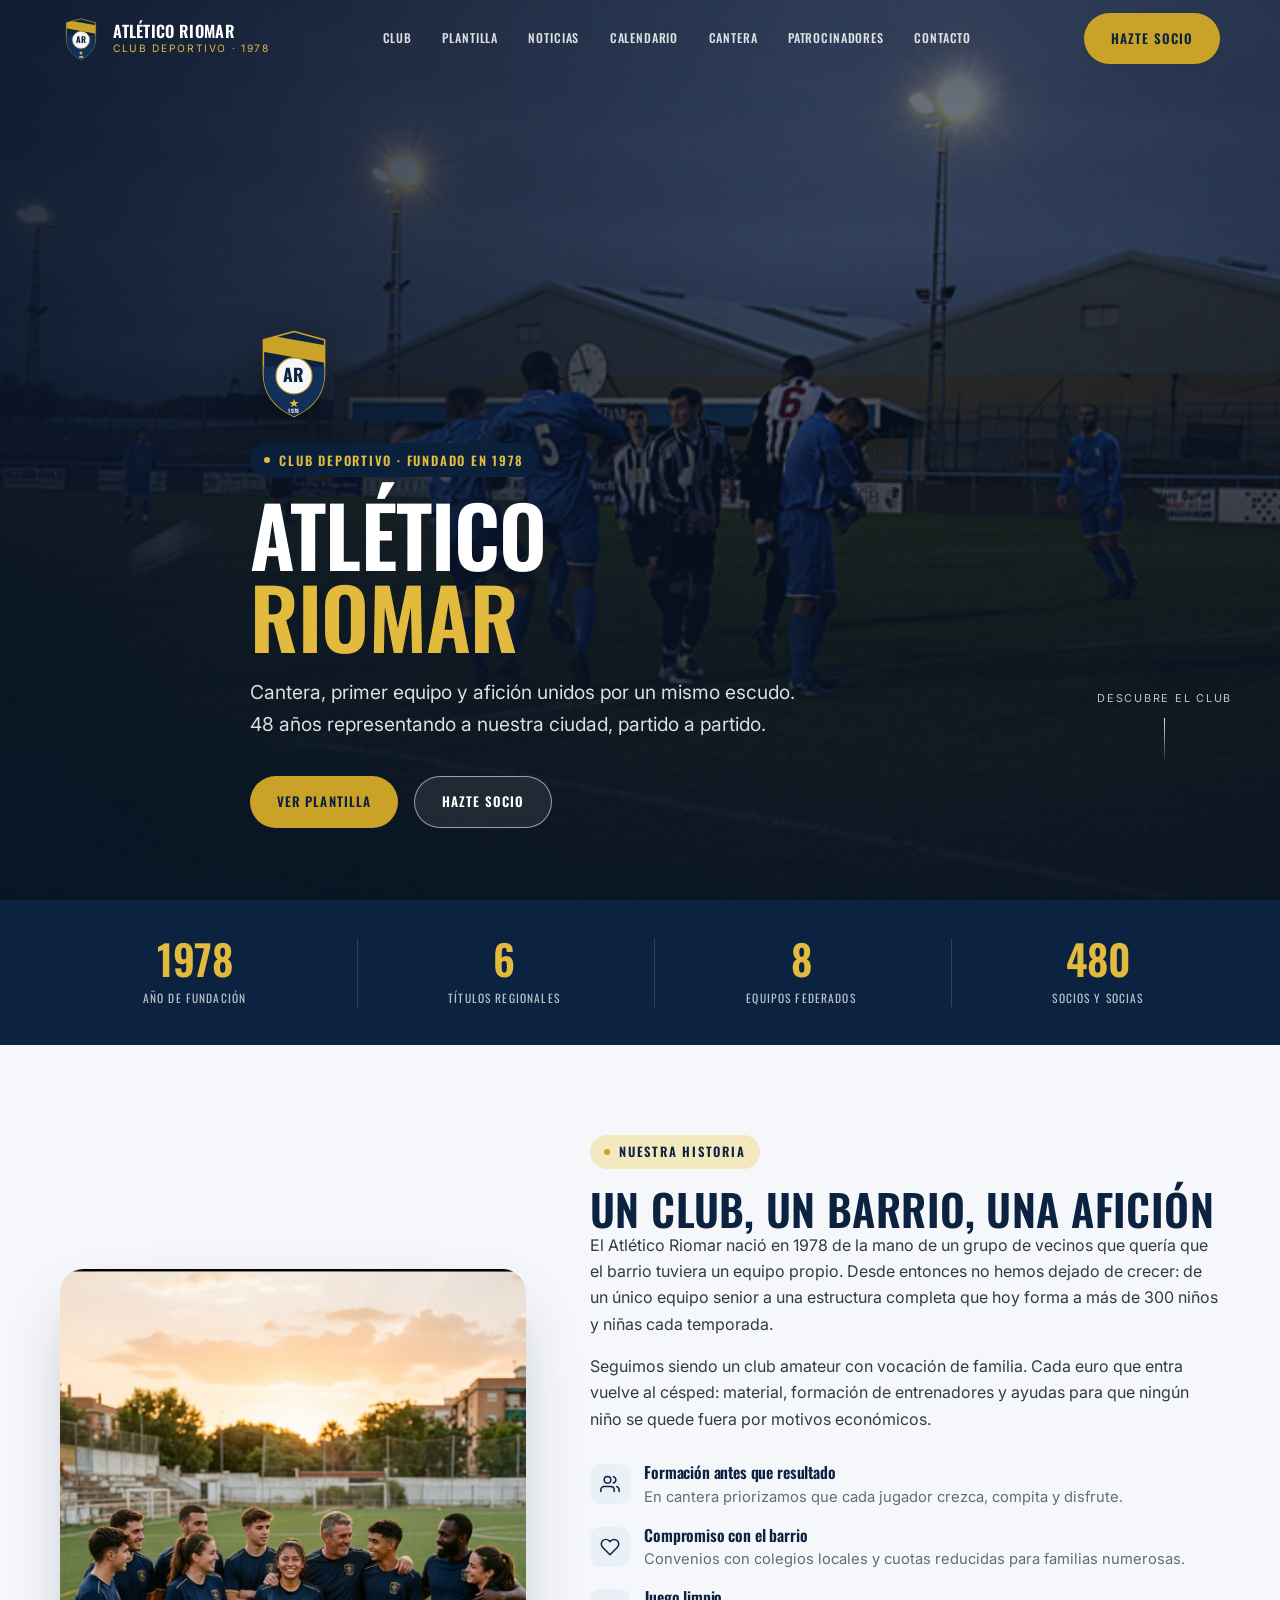
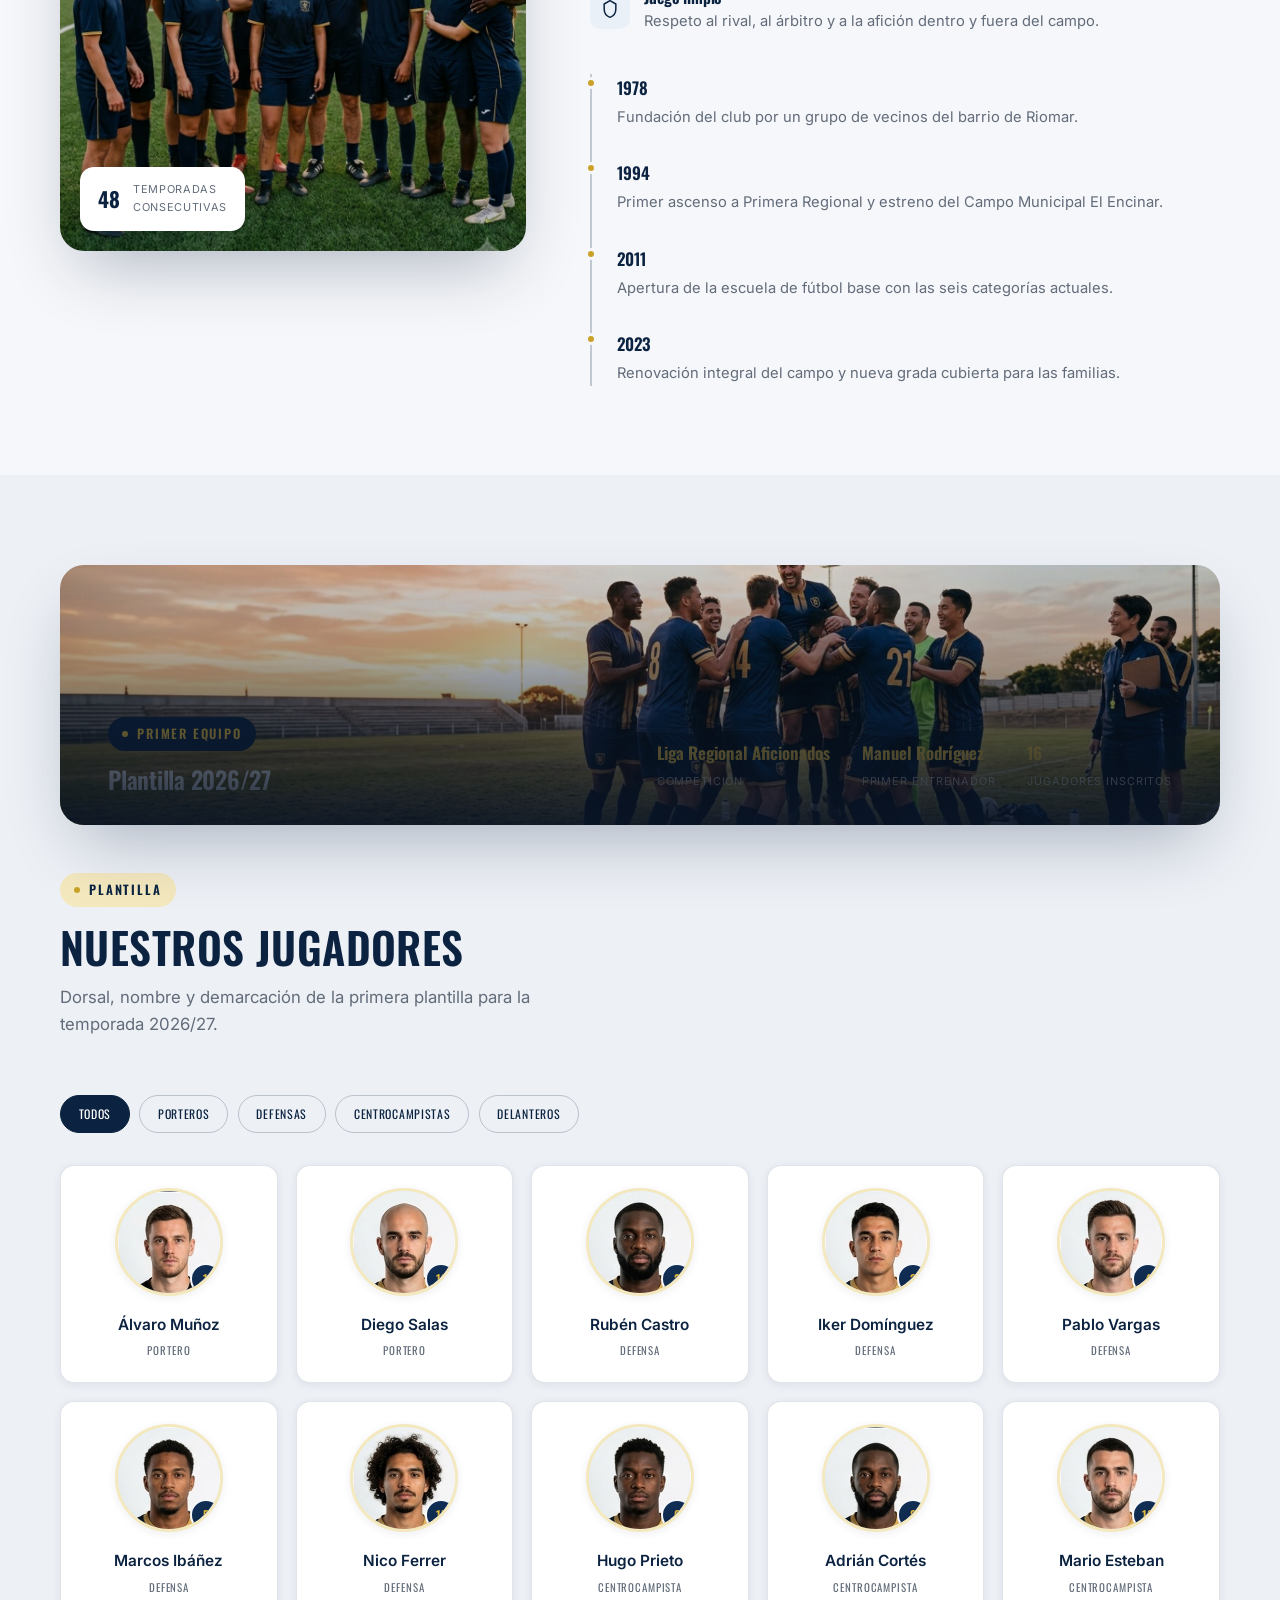
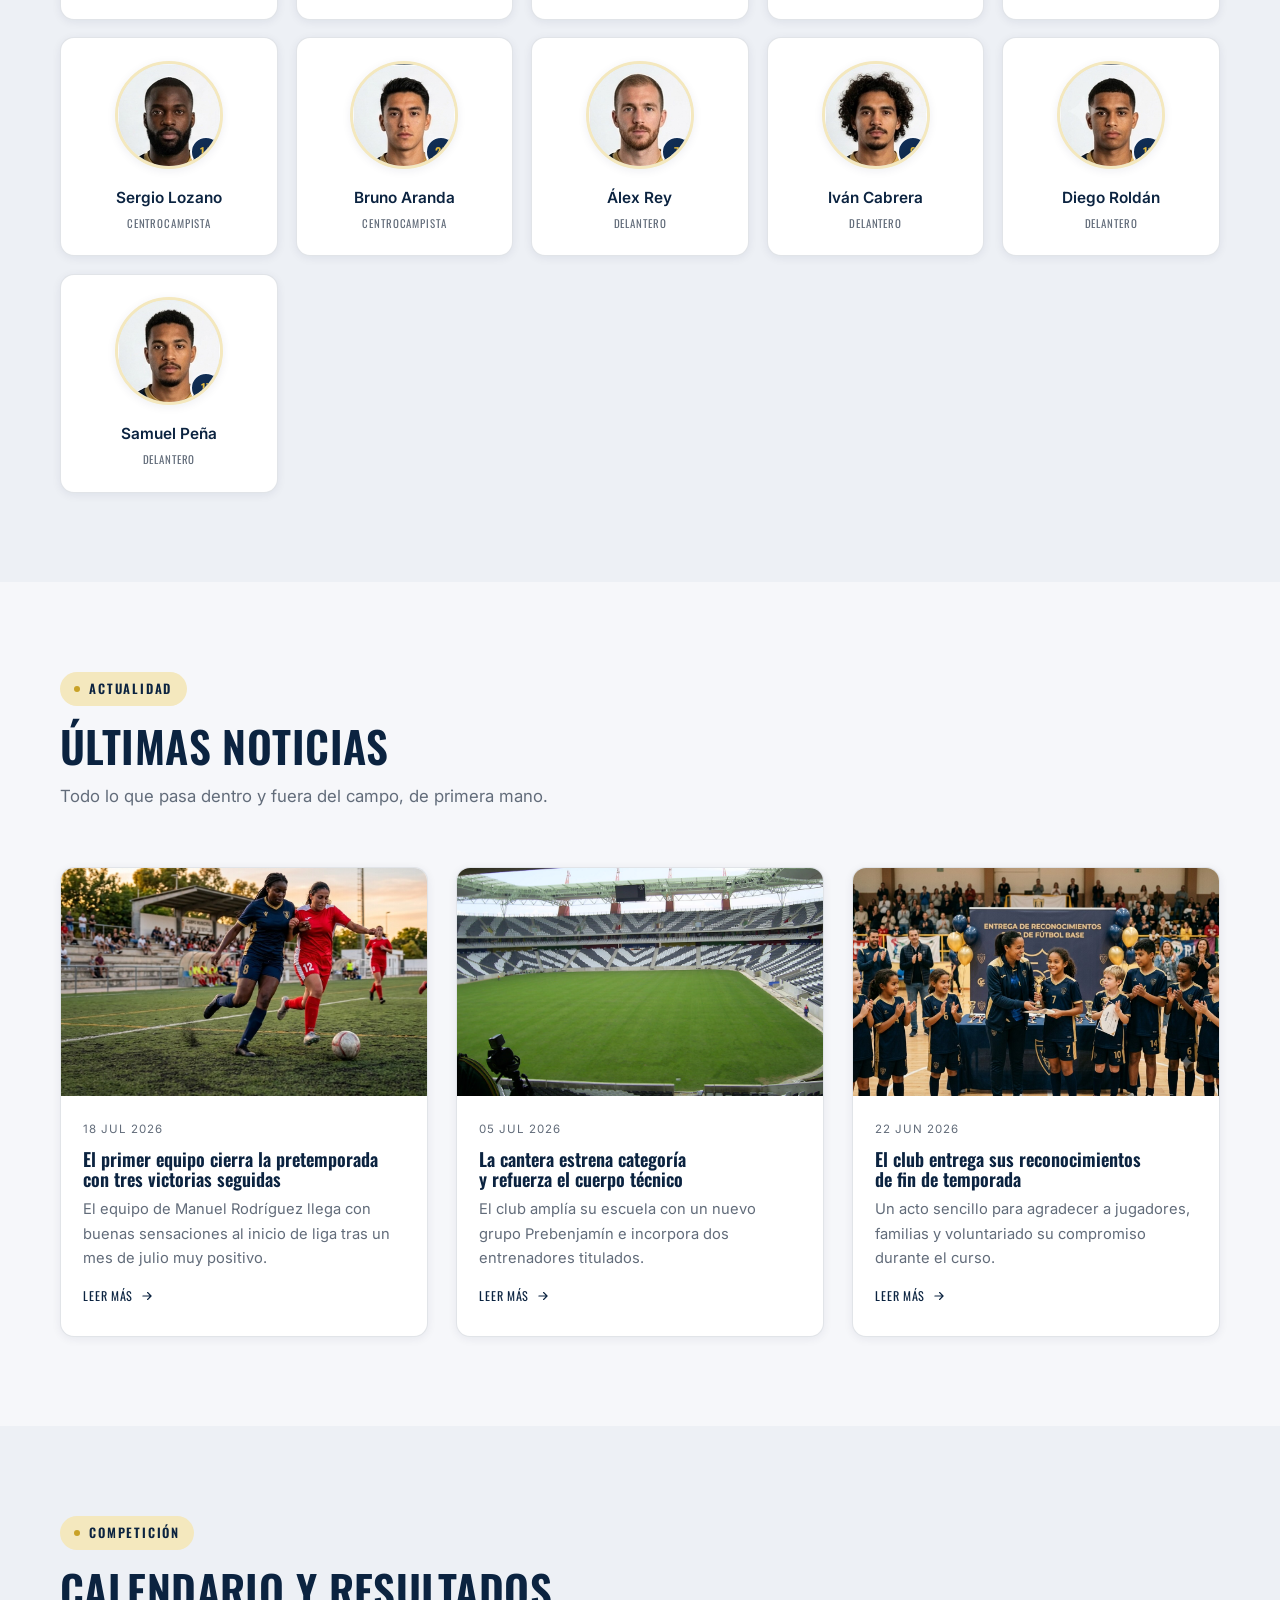
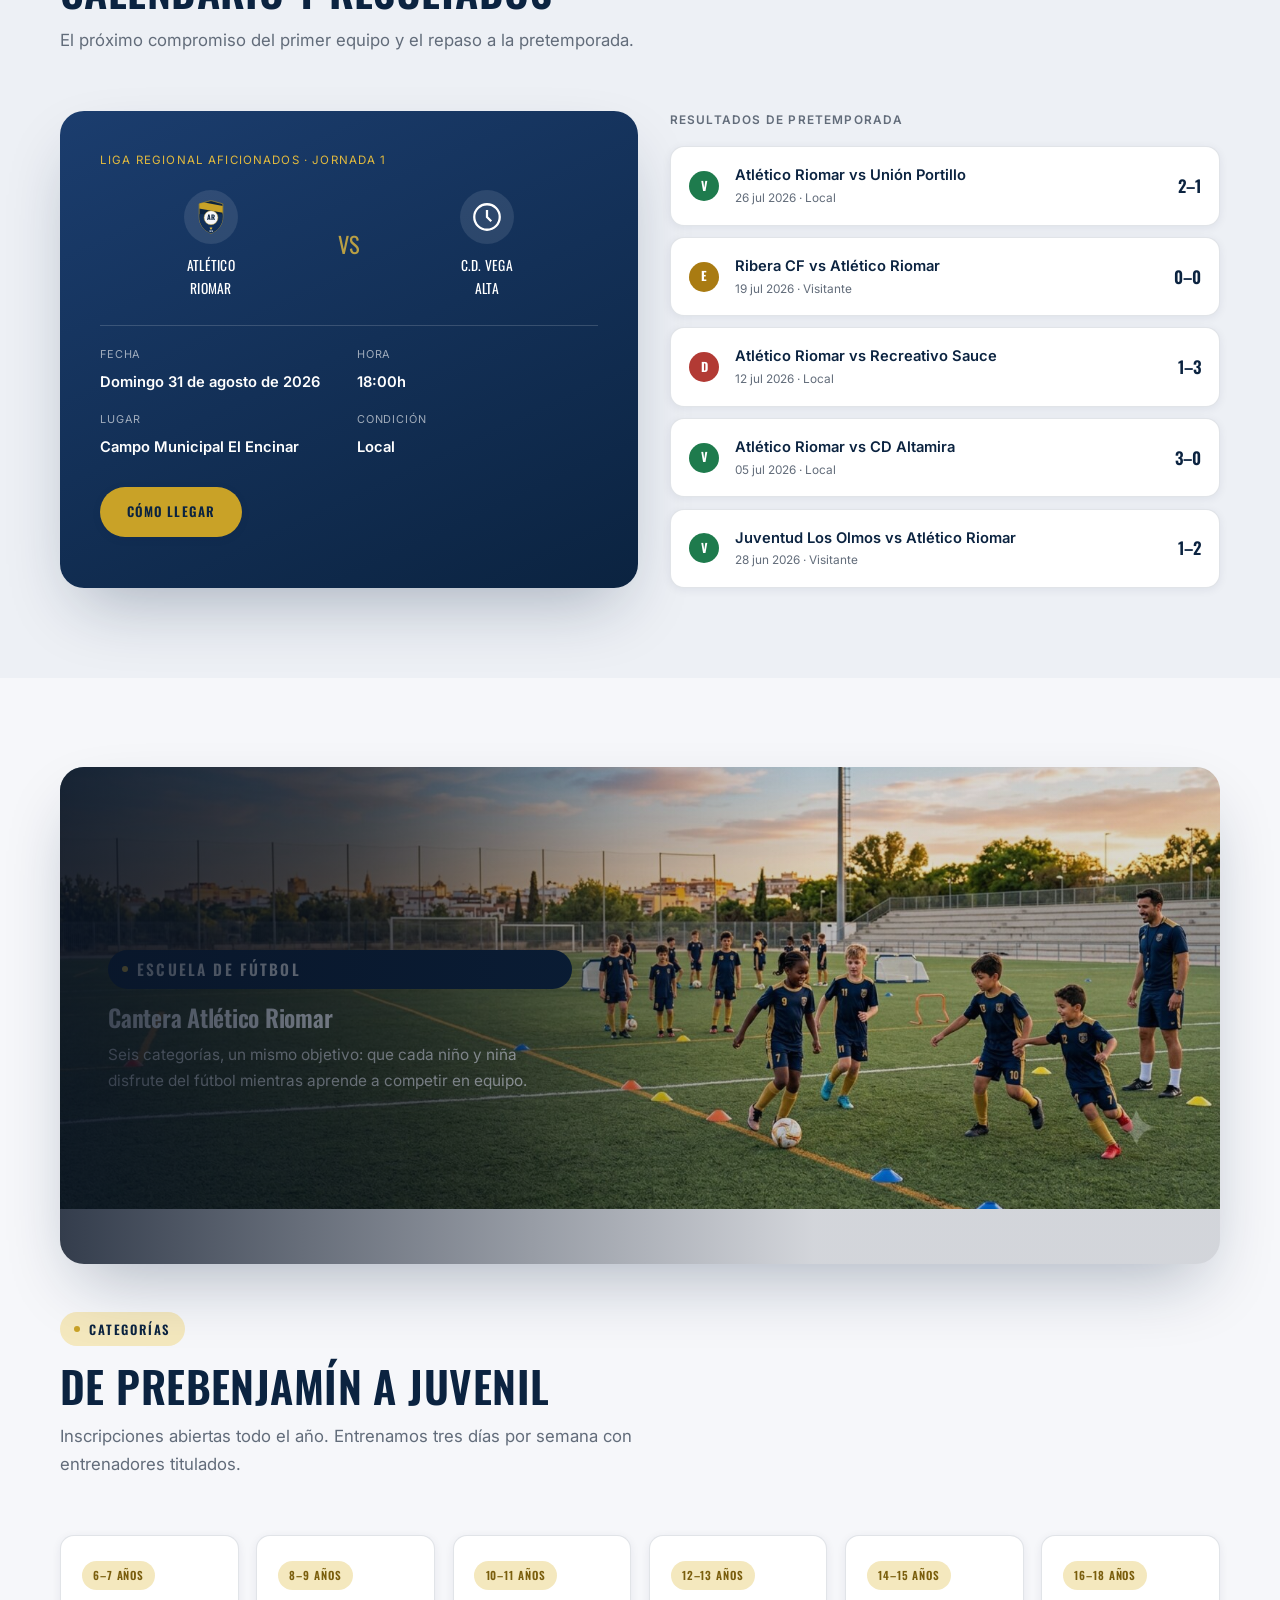
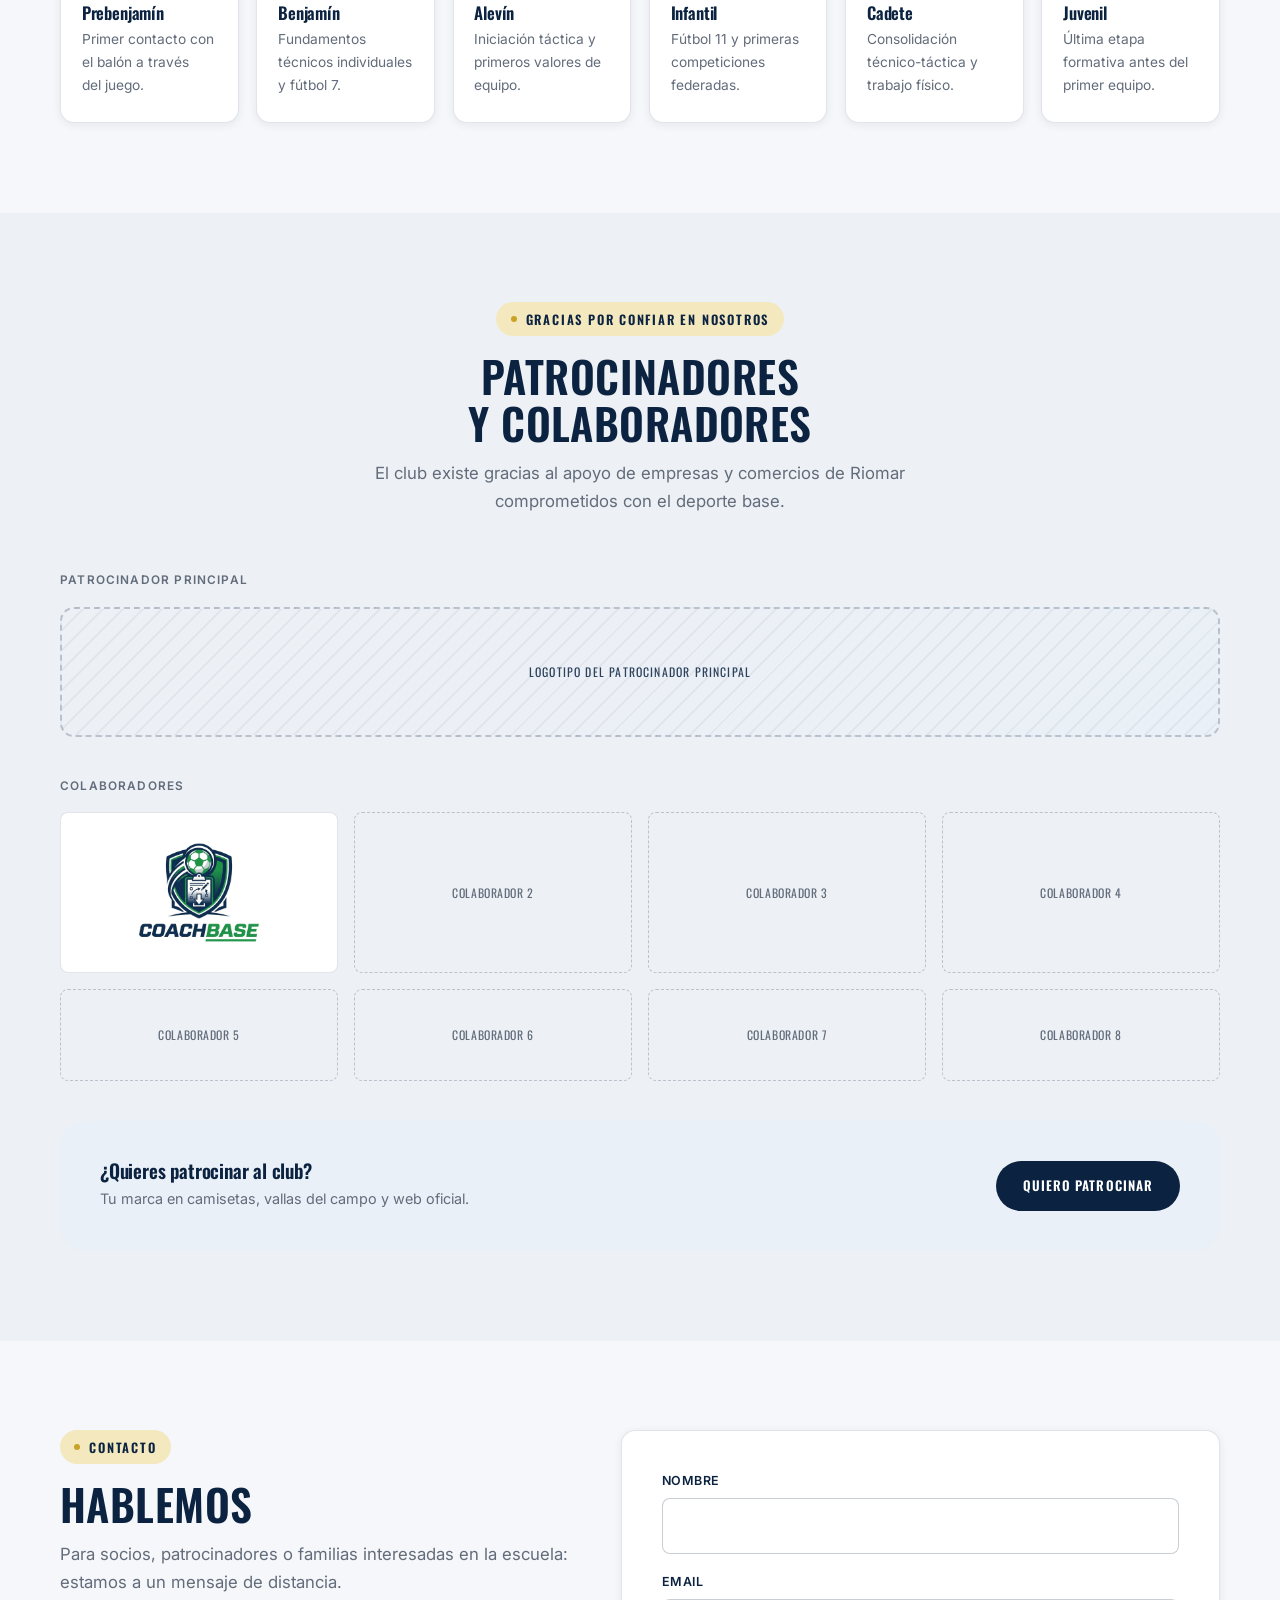
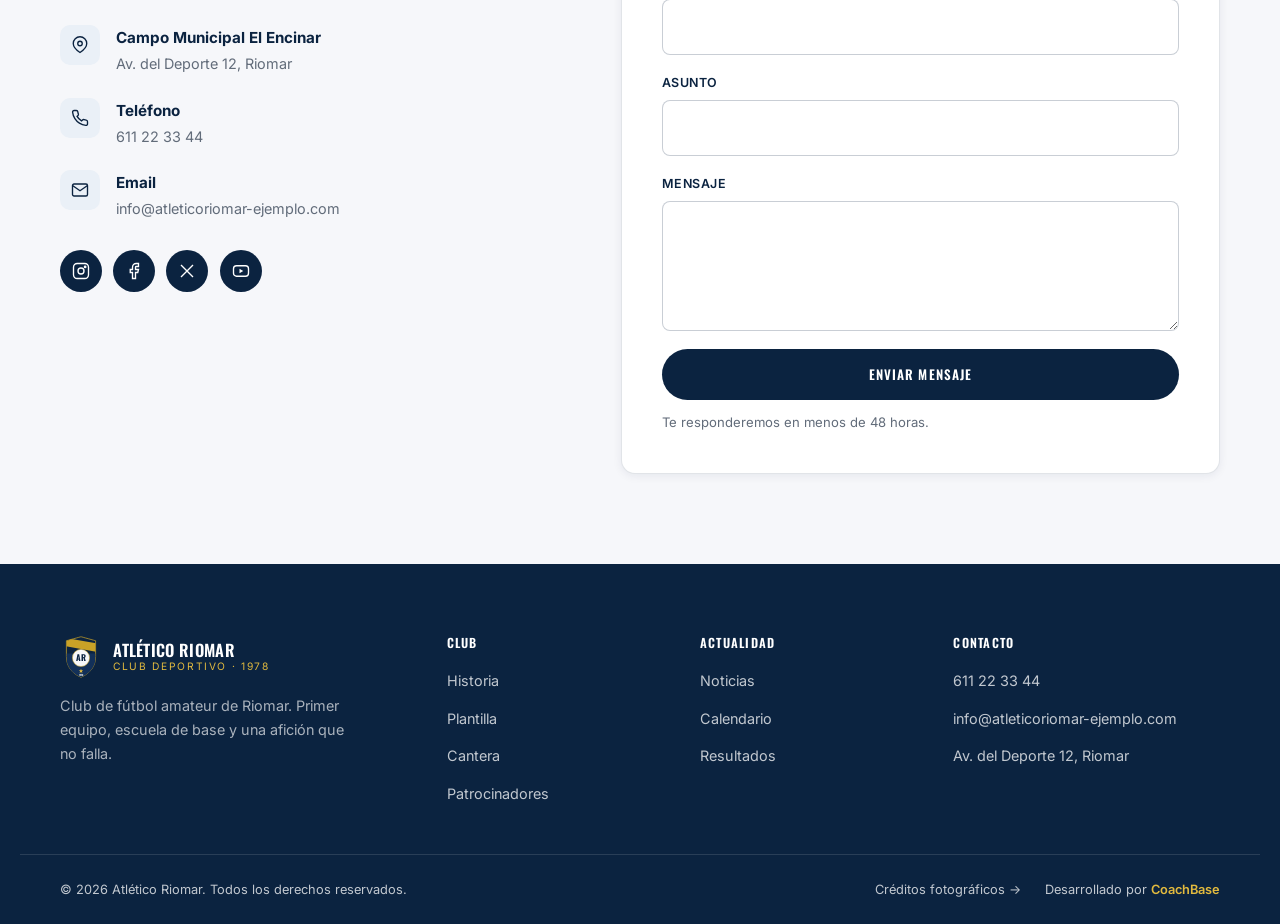
==== commit 279ff7ee: "Add files via upload" ====
--- a/index.html
+++ b/index.html
@@ -145,10 +145,7 @@
   <div class="container club-grid">
 
     <div class="club-media reveal">
-      <div class="img-placeholder" style="aspect-ratio:4/5;height:auto;">
-        <svg viewBox="0 0 24 24" fill="none" stroke="currentColor" stroke-width="1.6" stroke-linecap="round" stroke-linejoin="round" aria-hidden="true"><rect x="3" y="5" width="18" height="14" rx="2"/><circle cx="9" cy="11" r="2"/><path d="M21 16l-5-5-5 5-3-3-5 5"/></svg>
-        <span>Sustituye por una foto del club</span>
-      </div>
+      <img src="assets/img/club-historia.jpg" alt="Grupo del club celebrando en el campo al atardecer" loading="lazy">
       <div class="club-media-badge">
         <strong>48</strong>
         <span>Temporadas<br>consecutivas</span>
@@ -221,10 +218,7 @@
   <div class="container">
 
     <div class="team-banner reveal">
-      <div class="img-placeholder pin-right" style="position:absolute;inset:0;">
-        <svg viewBox="0 0 24 24" fill="none" stroke="currentColor" stroke-width="1.6" stroke-linecap="round" stroke-linejoin="round" aria-hidden="true"><rect x="3" y="5" width="18" height="14" rx="2"/><circle cx="9" cy="11" r="2"/><path d="M21 16l-5-5-5 5-3-3-5 5"/></svg>
-        <span>Sustituye por una foto de la plantilla</span>
-      </div>
+      <img src="assets/img/team-banner.jpg" alt="Plantilla celebrando un gol en el campo" loading="lazy">
       <div class="team-banner-inner">
         <div>
           <p class="eyebrow">Primer equipo</p>
@@ -262,22 +256,22 @@
     </div>
 
     <div class="squad-grid" data-squad-grid>
-      <article class="card player-card reveal" data-position="portero"><div class="player-photo"><img src="assets/img/avatar-jugador.svg" alt="Avatar genérico de jugador" loading="lazy"><div class="player-num">1</div></div><div class="player-name">Álvaro Muñoz</div><div class="card-position">Portero</div></article>
-      <article class="card player-card reveal" data-position="portero"><div class="player-photo"><img src="assets/img/avatar-jugador.svg" alt="Avatar genérico de jugador" loading="lazy"><div class="player-num">13</div></div><div class="player-name">Diego Salas</div><div class="card-position">Portero</div></article>
-      <article class="card player-card reveal" data-position="defensa"><div class="player-photo"><img src="assets/img/avatar-jugador.svg" alt="Avatar genérico de jugador" loading="lazy"><div class="player-num">2</div></div><div class="player-name">Rubén Castro</div><div class="card-position">Defensa</div></article>
-      <article class="card player-card reveal" data-position="defensa"><div class="player-photo"><img src="assets/img/avatar-jugador.svg" alt="Avatar genérico de jugador" loading="lazy"><div class="player-num">3</div></div><div class="player-name">Iker Domínguez</div><div class="card-position">Defensa</div></article>
-      <article class="card player-card reveal" data-position="defensa"><div class="player-photo"><img src="assets/img/avatar-jugador.svg" alt="Avatar genérico de jugador" loading="lazy"><div class="player-num">4</div></div><div class="player-name">Pablo Vargas</div><div class="card-position">Defensa</div></article>
-      <article class="card player-card reveal" data-position="defensa"><div class="player-photo"><img src="assets/img/avatar-jugador.svg" alt="Avatar genérico de jugador" loading="lazy"><div class="player-num">5</div></div><div class="player-name">Marcos Ibáñez</div><div class="card-position">Defensa</div></article>
-      <article class="card player-card reveal" data-position="defensa"><div class="player-photo"><img src="assets/img/avatar-jugador.svg" alt="Avatar genérico de jugador" loading="lazy"><div class="player-num">15</div></div><div class="player-name">Nico Ferrer</div><div class="card-position">Defensa</div></article>
-      <article class="card player-card reveal" data-position="centrocampista"><div class="player-photo"><img src="assets/img/avatar-jugador.svg" alt="Avatar genérico de jugador" loading="lazy"><div class="player-num">6</div></div><div class="player-name">Hugo Prieto</div><div class="card-position">Centrocampista</div></article>
-      <article class="card player-card reveal" data-position="centrocampista"><div class="player-photo"><img src="assets/img/avatar-jugador.svg" alt="Avatar genérico de jugador" loading="lazy"><div class="player-num">8</div></div><div class="player-name">Adrián Cortés</div><div class="card-position">Centrocampista</div></article>
-      <article class="card player-card reveal" data-position="centrocampista"><div class="player-photo"><img src="assets/img/avatar-jugador.svg" alt="Avatar genérico de jugador" loading="lazy"><div class="player-num">10</div></div><div class="player-name">Mario Esteban</div><div class="card-position">Centrocampista</div></article>
-      <article class="card player-card reveal" data-position="centrocampista"><div class="player-photo"><img src="assets/img/avatar-jugador.svg" alt="Avatar genérico de jugador" loading="lazy"><div class="player-num">14</div></div><div class="player-name">Sergio Lozano</div><div class="card-position">Centrocampista</div></article>
-      <article class="card player-card reveal" data-position="centrocampista"><div class="player-photo"><img src="assets/img/avatar-jugador.svg" alt="Avatar genérico de jugador" loading="lazy"><div class="player-num">20</div></div><div class="player-name">Bruno Aranda</div><div class="card-position">Centrocampista</div></article>
-      <article class="card player-card reveal" data-position="delantero"><div class="player-photo"><img src="assets/img/avatar-jugador.svg" alt="Avatar genérico de jugador" loading="lazy"><div class="player-num">7</div></div><div class="player-name">Álex Rey</div><div class="card-position">Delantero</div></article>
-      <article class="card player-card reveal" data-position="delantero"><div class="player-photo"><img src="assets/img/avatar-jugador.svg" alt="Avatar genérico de jugador" loading="lazy"><div class="player-num">9</div></div><div class="player-name">Iván Cabrera</div><div class="card-position">Delantero</div></article>
-      <article class="card player-card reveal" data-position="delantero"><div class="player-photo"><img src="assets/img/avatar-jugador.svg" alt="Avatar genérico de jugador" loading="lazy"><div class="player-num">11</div></div><div class="player-name">Diego Roldán</div><div class="card-position">Delantero</div></article>
-      <article class="card player-card reveal" data-position="delantero"><div class="player-photo"><img src="assets/img/avatar-jugador.svg" alt="Avatar genérico de jugador" loading="lazy"><div class="player-num">17</div></div><div class="player-name">Samuel Peña</div><div class="card-position">Delantero</div></article>
+      <article class="card player-card reveal" data-position="portero"><div class="player-photo"><img src="assets/img/jugadores/p01-alvaro-munoz.jpg" alt="Foto de jugador" loading="lazy"><div class="player-num">1</div></div><div class="player-name">Álvaro Muñoz</div><div class="card-position">Portero</div></article>
+      <article class="card player-card reveal" data-position="portero"><div class="player-photo"><img src="assets/img/jugadores/p13-diego-salas.jpg" alt="Foto de jugador" loading="lazy"><div class="player-num">13</div></div><div class="player-name">Diego Salas</div><div class="card-position">Portero</div></article>
+      <article class="card player-card reveal" data-position="defensa"><div class="player-photo"><img src="assets/img/jugadores/p02-ruben-castro.jpg" alt="Foto de jugador" loading="lazy"><div class="player-num">2</div></div><div class="player-name">Rubén Castro</div><div class="card-position">Defensa</div></article>
+      <article class="card player-card reveal" data-position="defensa"><div class="player-photo"><img src="assets/img/jugadores/p03-iker-dominguez.jpg" alt="Foto de jugador" loading="lazy"><div class="player-num">3</div></div><div class="player-name">Iker Domínguez</div><div class="card-position">Defensa</div></article>
+      <article class="card player-card reveal" data-position="defensa"><div class="player-photo"><img src="assets/img/jugadores/p04-pablo-vargas.jpg" alt="Foto de jugador" loading="lazy"><div class="player-num">4</div></div><div class="player-name">Pablo Vargas</div><div class="card-position">Defensa</div></article>
+      <article class="card player-card reveal" data-position="defensa"><div class="player-photo"><img src="assets/img/jugadores/p05-marcos-ibanez.jpg" alt="Foto de jugador" loading="lazy"><div class="player-num">5</div></div><div class="player-name">Marcos Ibáñez</div><div class="card-position">Defensa</div></article>
+      <article class="card player-card reveal" data-position="defensa"><div class="player-photo"><img src="assets/img/jugadores/p15-nico-ferrer.jpg" alt="Foto de jugador" loading="lazy"><div class="player-num">15</div></div><div class="player-name">Nico Ferrer</div><div class="card-position">Defensa</div></article>
+      <article class="card player-card reveal" data-position="centrocampista"><div class="player-photo"><img src="assets/img/jugadores/p06-hugo-prieto.jpg" alt="Foto de jugador" loading="lazy"><div class="player-num">6</div></div><div class="player-name">Hugo Prieto</div><div class="card-position">Centrocampista</div></article>
+      <article class="card player-card reveal" data-position="centrocampista"><div class="player-photo"><img src="assets/img/jugadores/p08-adrian-cortes.jpg" alt="Foto de jugador" loading="lazy"><div class="player-num">8</div></div><div class="player-name">Adrián Cortés</div><div class="card-position">Centrocampista</div></article>
+      <article class="card player-card reveal" data-position="centrocampista"><div class="player-photo"><img src="assets/img/jugadores/p10-mario-esteban.jpg" alt="Foto de jugador" loading="lazy"><div class="player-num">10</div></div><div class="player-name">Mario Esteban</div><div class="card-position">Centrocampista</div></article>
+      <article class="card player-card reveal" data-position="centrocampista"><div class="player-photo"><img src="assets/img/jugadores/p14-sergio-lozano.jpg" alt="Foto de jugador" loading="lazy"><div class="player-num">14</div></div><div class="player-name">Sergio Lozano</div><div class="card-position">Centrocampista</div></article>
+      <article class="card player-card reveal" data-position="centrocampista"><div class="player-photo"><img src="assets/img/jugadores/p20-bruno-aranda.jpg" alt="Foto de jugador" loading="lazy"><div class="player-num">20</div></div><div class="player-name">Bruno Aranda</div><div class="card-position">Centrocampista</div></article>
+      <article class="card player-card reveal" data-position="delantero"><div class="player-photo"><img src="assets/img/jugadores/p07-alex-rey.jpg" alt="Foto de jugador" loading="lazy"><div class="player-num">7</div></div><div class="player-name">Álex Rey</div><div class="card-position">Delantero</div></article>
+      <article class="card player-card reveal" data-position="delantero"><div class="player-photo"><img src="assets/img/jugadores/p09-ivan-cabrera.jpg" alt="Foto de jugador" loading="lazy"><div class="player-num">9</div></div><div class="player-name">Iván Cabrera</div><div class="card-position">Delantero</div></article>
+      <article class="card player-card reveal" data-position="delantero"><div class="player-photo"><img src="assets/img/jugadores/p11-diego-roldan.jpg" alt="Foto de jugador" loading="lazy"><div class="player-num">11</div></div><div class="player-name">Diego Roldán</div><div class="card-position">Delantero</div></article>
+      <article class="card player-card reveal" data-position="delantero"><div class="player-photo"><img src="assets/img/jugadores/p17-samuel-pena.jpg" alt="Foto de jugador" loading="lazy"><div class="player-num">17</div></div><div class="player-name">Samuel Peña</div><div class="card-position">Delantero</div></article>
     </div>
 
   </div>
@@ -296,9 +290,8 @@
 
     <div class="news-grid">
       <article class="card news-card reveal">
-        <div class="news-media img-placeholder">
-          <svg viewBox="0 0 24 24" fill="none" stroke="currentColor" stroke-width="1.6" stroke-linecap="round" stroke-linejoin="round"><rect x="3" y="5" width="18" height="14" rx="2"/><circle cx="9" cy="11" r="2"/><path d="M21 16l-5-5-5 5-3-3-5 5"/></svg>
-          <span>Sustituye esta imagen</span>
+        <div class="news-media">
+          <img src="assets/img/noticia-1.jpg" alt="Duelo por el balón durante un partido de pretemporada" loading="lazy" decoding="async">
         </div>
         <div class="news-body">
           <div class="news-date">18 jul 2026</div>
@@ -325,9 +318,8 @@
       </article>
 
       <article class="card news-card reveal">
-        <div class="news-media img-placeholder">
-          <svg viewBox="0 0 24 24" fill="none" stroke="currentColor" stroke-width="1.6" stroke-linecap="round" stroke-linejoin="round"><path d="M8 21h8M12 17v4M7 4h10l-1 8a4 4 0 0 1-8 0L7 4z"/><path d="M5 4H3v2a4 4 0 0 0 4 4M19 4h2v2a4 4 0 0 1-4 4"/></svg>
-          <span>Sustituye esta imagen</span>
+        <div class="news-media">
+          <img src="assets/img/noticia-3.jpg" alt="Entrega de reconocimientos de fin de temporada a la cantera" loading="lazy" decoding="async">
         </div>
         <div class="news-body">
           <div class="news-date">22 jun 2026</div>
@@ -434,10 +426,7 @@
   <div class="container">
 
     <div class="academy-banner reveal">
-      <div class="img-placeholder pin-right" style="position:absolute;inset:0;">
-        <svg viewBox="0 0 24 24" fill="none" stroke="currentColor" stroke-width="1.6" stroke-linecap="round" stroke-linejoin="round" aria-hidden="true"><rect x="3" y="5" width="18" height="14" rx="2"/><circle cx="9" cy="11" r="2"/><path d="M21 16l-5-5-5 5-3-3-5 5"/></svg>
-        <span>Sustituye por una foto de la cantera</span>
-      </div>
+      <img src="assets/img/academy-banner.jpg" alt="Niños de la escuela de fútbol entrenando al atardecer" loading="lazy">
       <div class="academy-banner-text">
         <p class="eyebrow">Escuela de fútbol</p>
         <h2>Cantera Atlético Riomar</h2>
--- a/styles.css
+++ b/styles.css
@@ -1197,3 +1197,30 @@
 @media (prefers-reduced-motion: reduce) {
   .hero-scroll-line { animation: none; }
 }
+
+/* =============================================================
+   10. Fix móvil — banners con foto/placeholder (Plantilla y Cantera)
+   En pantallas estrechas el texto centrado (academy-banner-text) y el
+   aviso "Sustituye por una foto..." (img-placeholder.pin-right)
+   comparten el mismo ancho y se solapan/cortan. Les damos más alto
+   y separamos el aviso hacia arriba para que no choquen.
+   ============================================================= */
+@media (max-width: 719px) {
+  .academy-banner {
+    aspect-ratio: auto;
+    min-height: 380px;
+  }
+  .academy-banner img {
+    aspect-ratio: auto;
+    min-height: 380px;
+  }
+  .team-banner {
+    min-height: 380px;
+  }
+  .img-placeholder.pin-right {
+    align-items: flex-start;
+    text-align: left;
+    justify-content: flex-start;
+    padding: 1.25rem;
+  }
+}
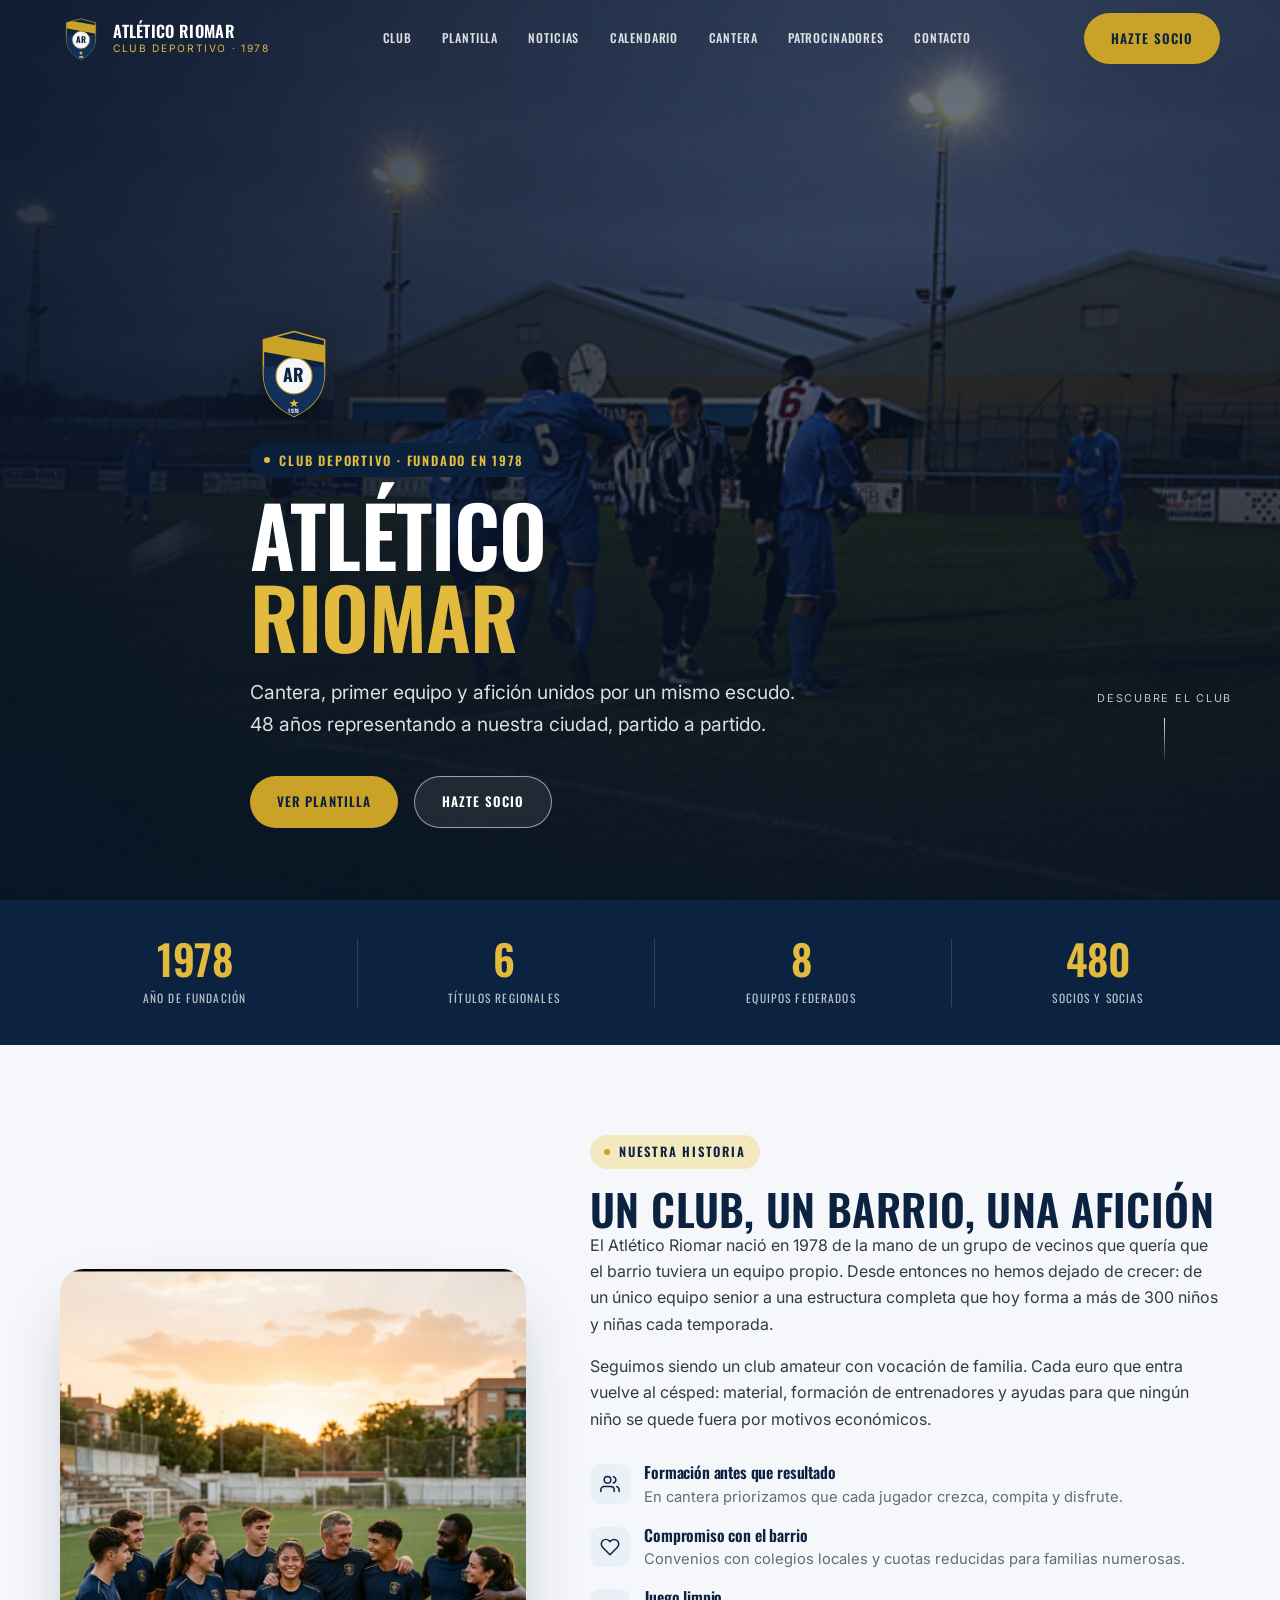
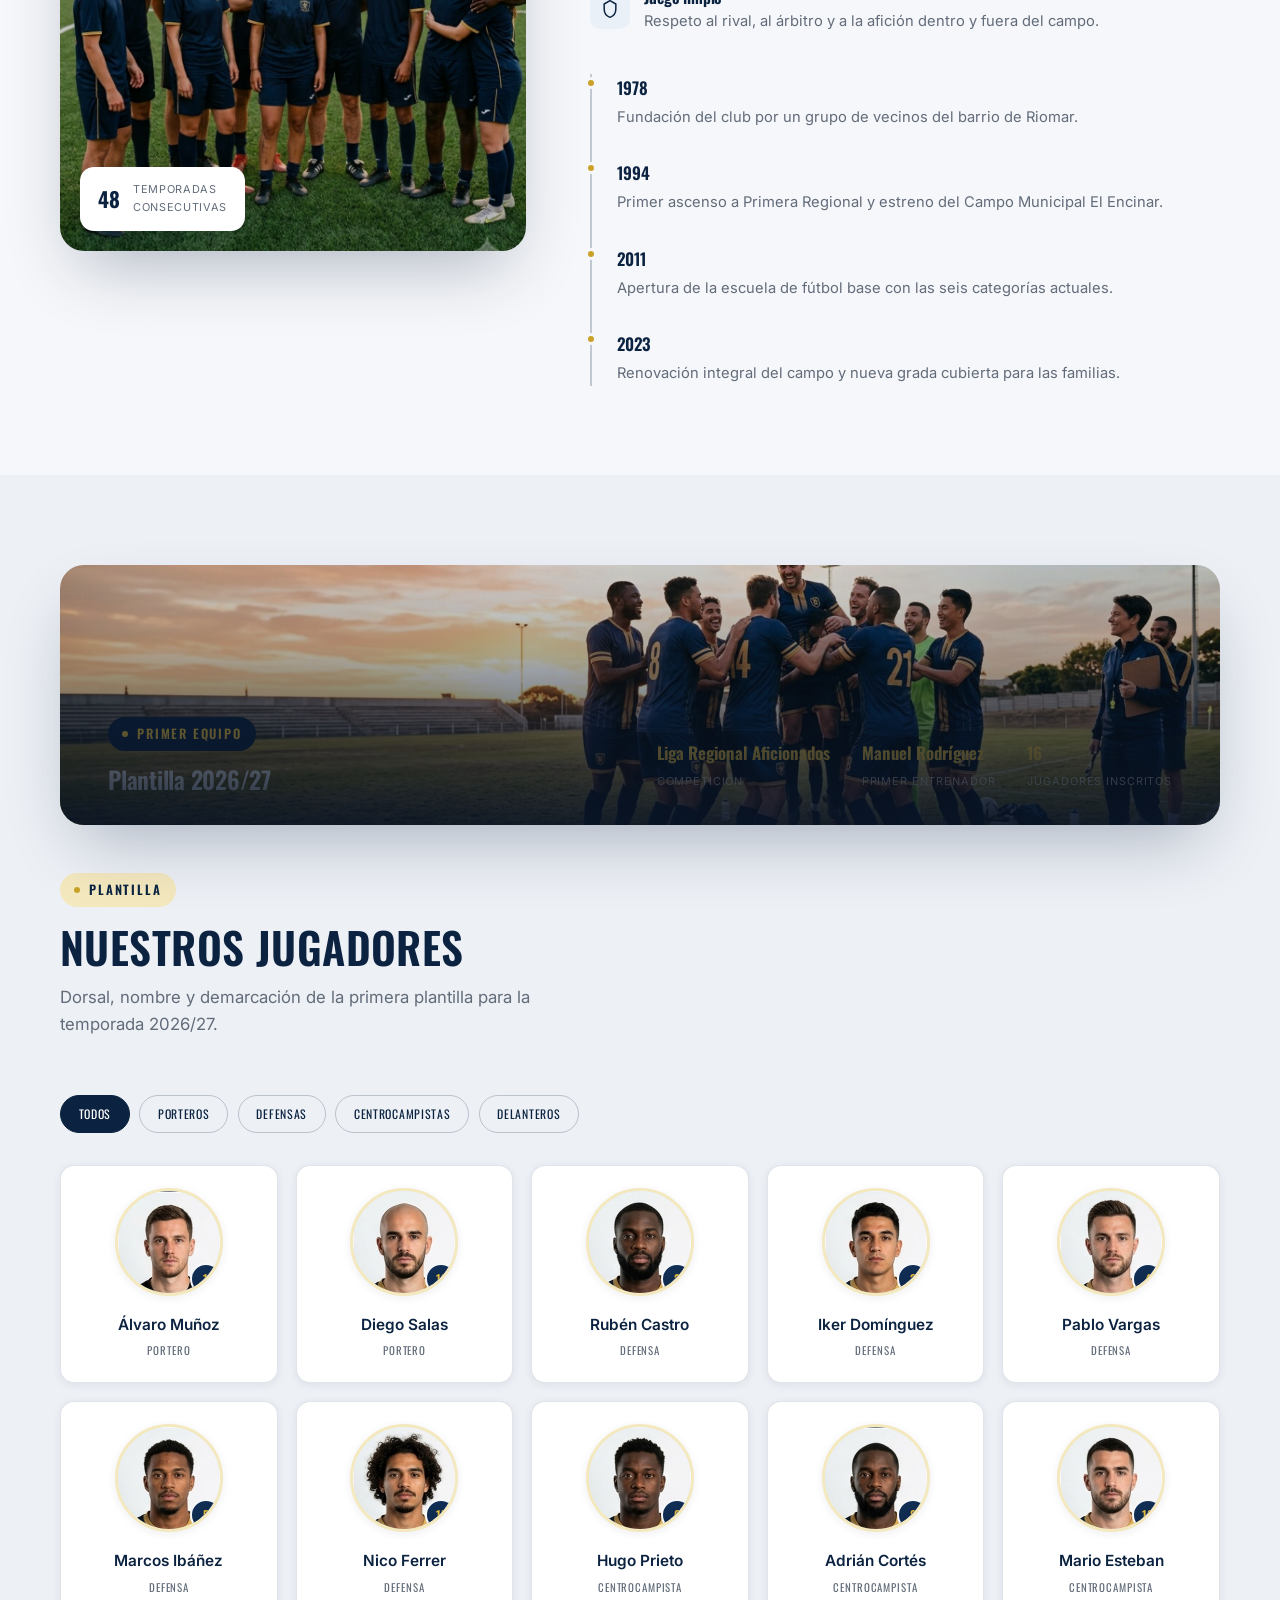
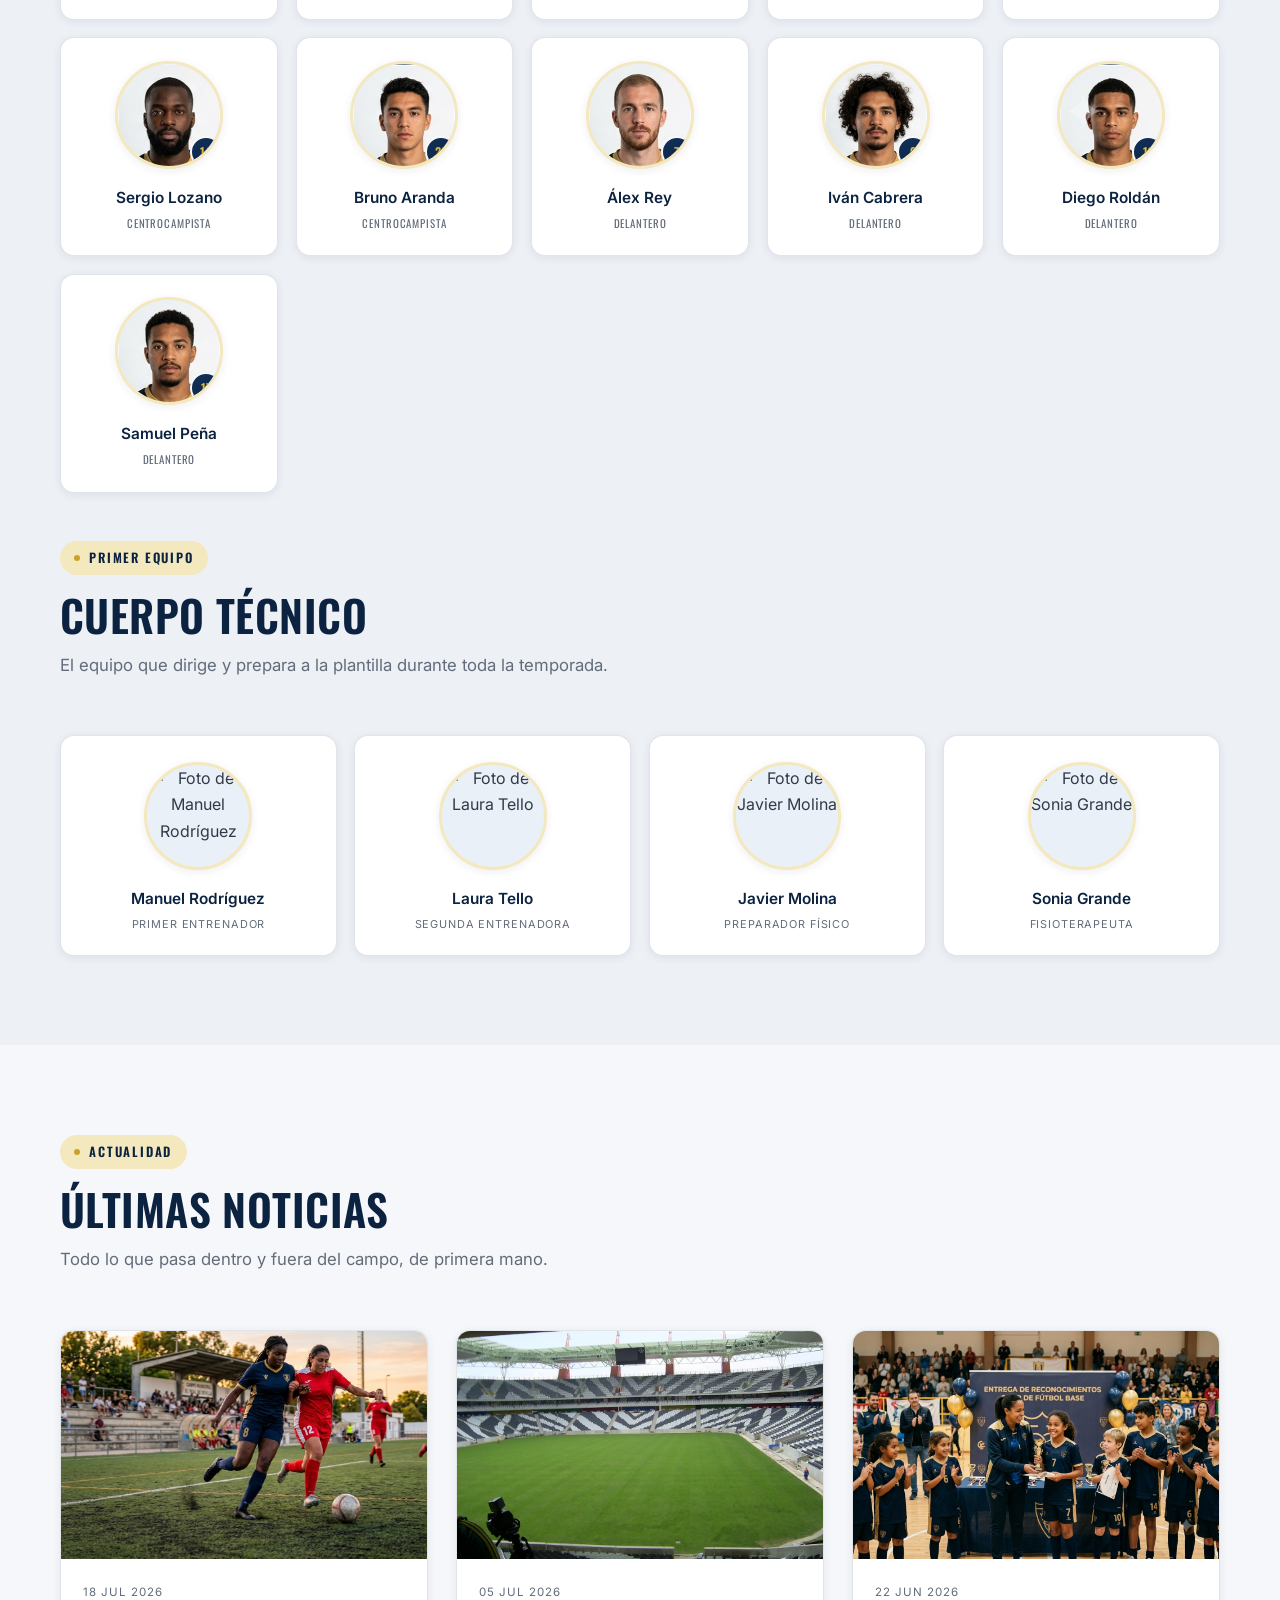
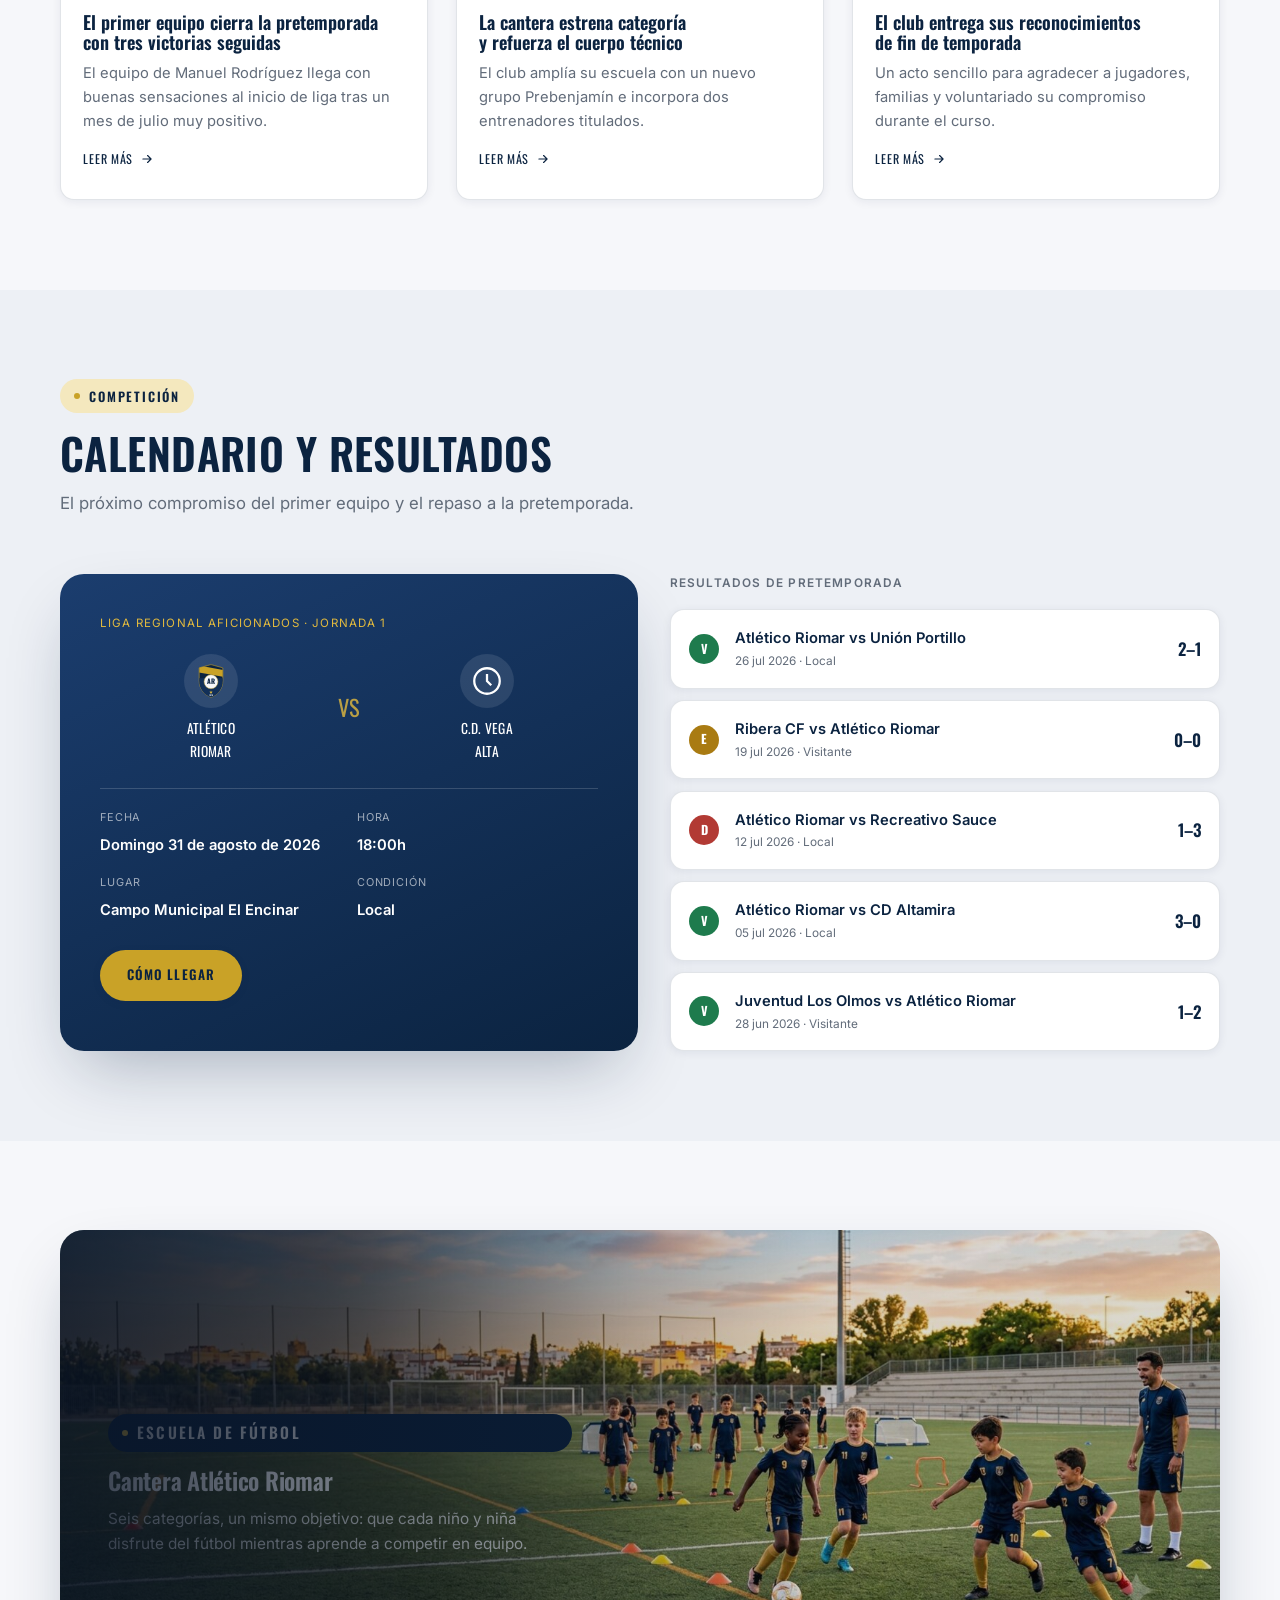
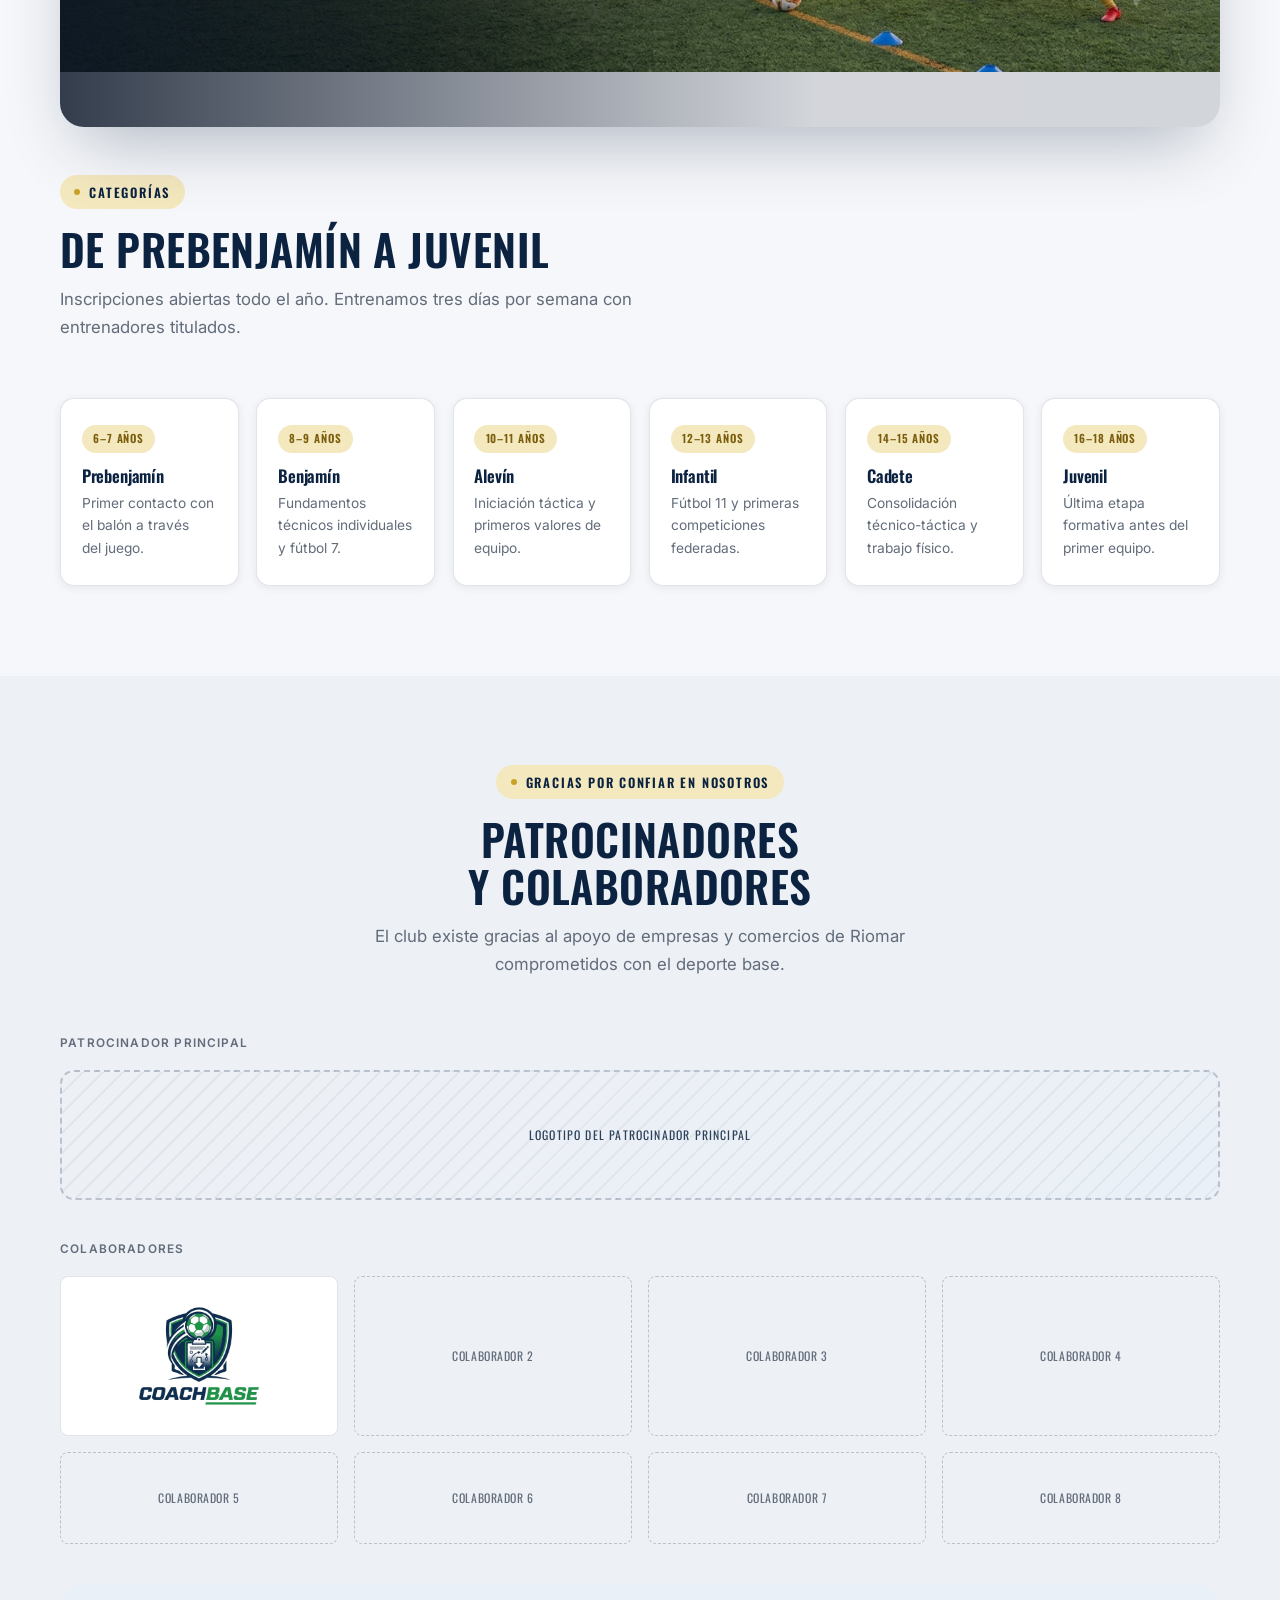
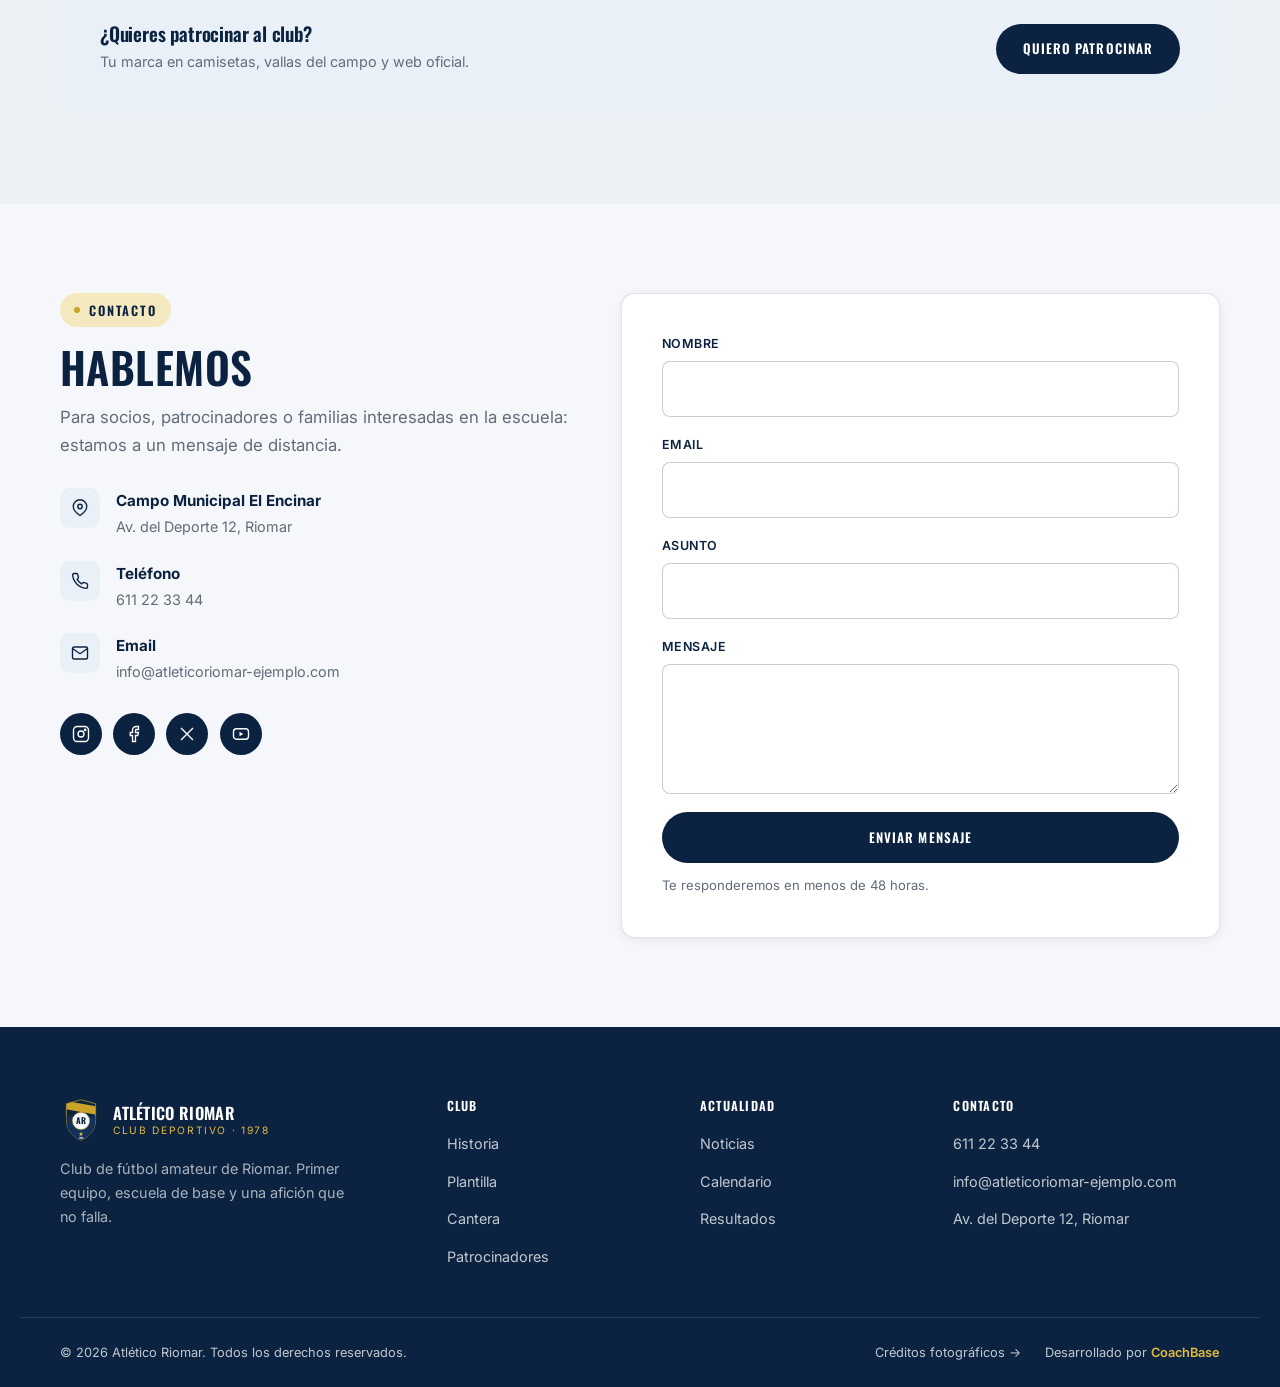
==== commit d9ff1f08: "Add files via upload" ====
--- a/index.html
+++ b/index.html
@@ -274,6 +274,19 @@
       <article class="card player-card reveal" data-position="delantero"><div class="player-photo"><img src="assets/img/jugadores/p17-samuel-pena.jpg" alt="Foto de jugador" loading="lazy"><div class="player-num">17</div></div><div class="player-name">Samuel Peña</div><div class="card-position">Delantero</div></article>
     </div>
 
+    <div class="section-head" style="margin-top:3rem;">
+      <p class="eyebrow on-light">Primer equipo</p>
+      <h2 class="section-title">Cuerpo técnico</h2>
+      <p class="section-lede">El equipo que dirige y prepara a la plantilla durante toda la temporada.</p>
+    </div>
+
+    <div class="staff-grid">
+      <article class="card staff-card reveal"><div class="staff-photo"><img src="https://images.pexels.com/photos/38675930/pexels-photo-38675930.jpeg?auto=compress&cs=tinysrgb&w=300" alt="Foto de Manuel Rodríguez" loading="lazy"></div><div class="staff-name">Manuel Rodríguez</div><div class="staff-role">Primer entrenador</div></article>
+      <article class="card staff-card reveal"><div class="staff-photo"><img src="https://images.pexels.com/photos/4098274/pexels-photo-4098274.jpeg?auto=compress&cs=tinysrgb&w=300" alt="Foto de Laura Tello" loading="lazy"></div><div class="staff-name">Laura Tello</div><div class="staff-role">Segunda entrenadora</div></article>
+      <article class="card staff-card reveal"><div class="staff-photo"><img src="https://images.pexels.com/photos/32695885/pexels-photo-32695885.jpeg?auto=compress&cs=tinysrgb&w=300" alt="Foto de Javier Molina" loading="lazy"></div><div class="staff-name">Javier Molina</div><div class="staff-role">Preparador físico</div></article>
+      <article class="card staff-card reveal"><div class="staff-photo"><img src="https://images.pexels.com/photos/8424470/pexels-photo-8424470.jpeg?auto=compress&cs=tinysrgb&w=300" alt="Foto de Sonia Grande" loading="lazy"></div><div class="staff-name">Sonia Grande</div><div class="staff-role">Fisioterapeuta</div></article>
+    </div>
+
   </div>
 </section>
 
--- a/styles.css
+++ b/styles.css
@@ -812,6 +812,42 @@
   letter-spacing: .08em;
   text-transform: uppercase;
   color: var(--mute);
+}
+
+/* --- Cuerpo técnico --- */
+.staff-grid {
+  display: grid;
+  grid-template-columns: repeat(2, 1fr);
+  gap: 1.1rem;
+}
+.staff-card {
+  padding: 1.6rem 1.1rem 1.3rem;
+  text-align: center;
+}
+.staff-photo {
+  width: 108px; height: 108px;
+  margin: 0 auto 1rem;
+  border-radius: 50%;
+  overflow: hidden;
+  border: 3px solid var(--gold-soft);
+  box-shadow: var(--shadow-sm);
+  background: var(--navy-tint);
+}
+.staff-photo img { width: 100%; height: 100%; object-fit: cover; }
+.staff-name {
+  font-weight: 600;
+  color: var(--navy);
+  font-size: .96rem;
+}
+.staff-role {
+  margin-top: .3rem;
+  font-size: .68rem;
+  letter-spacing: .08em;
+  text-transform: uppercase;
+  color: var(--mute);
+}
+@media (min-width: 640px) {
+  .staff-grid { grid-template-columns: repeat(4, 1fr); }
 }
 
 /* --- Noticias --- */
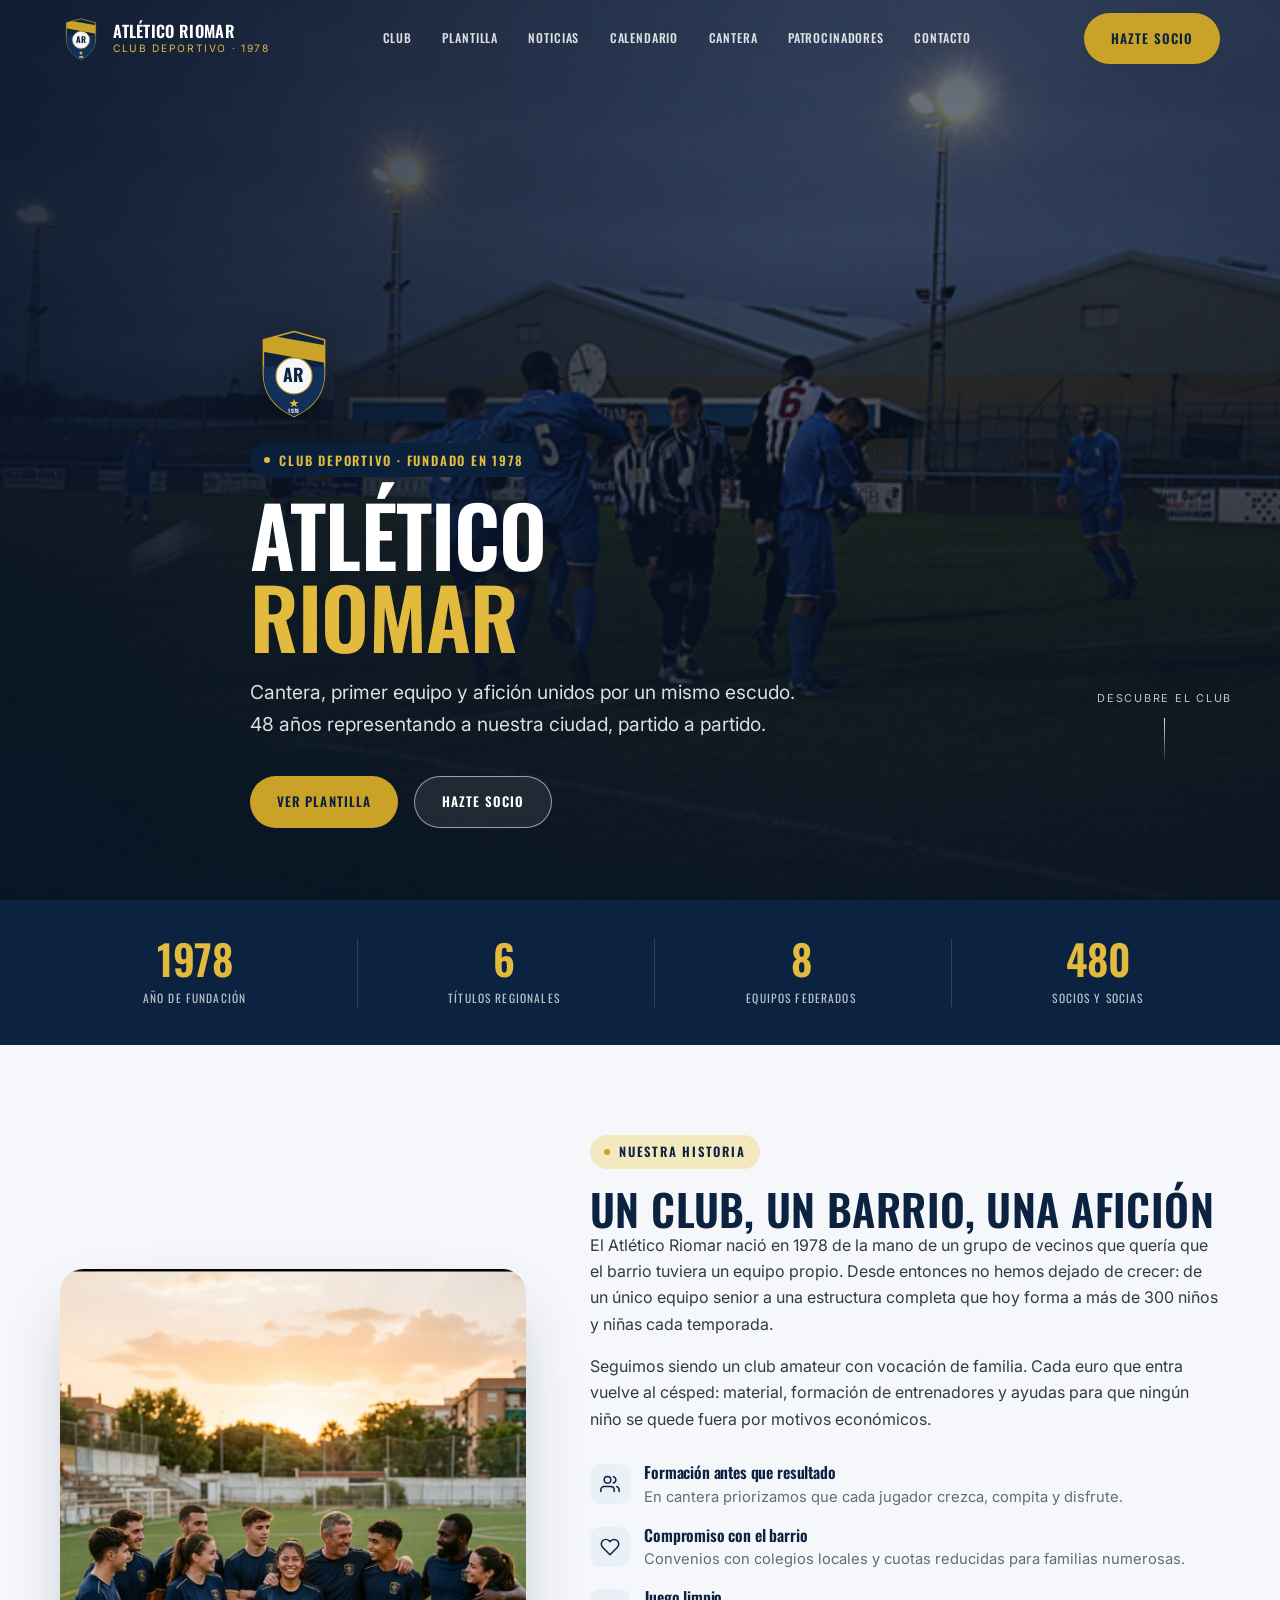
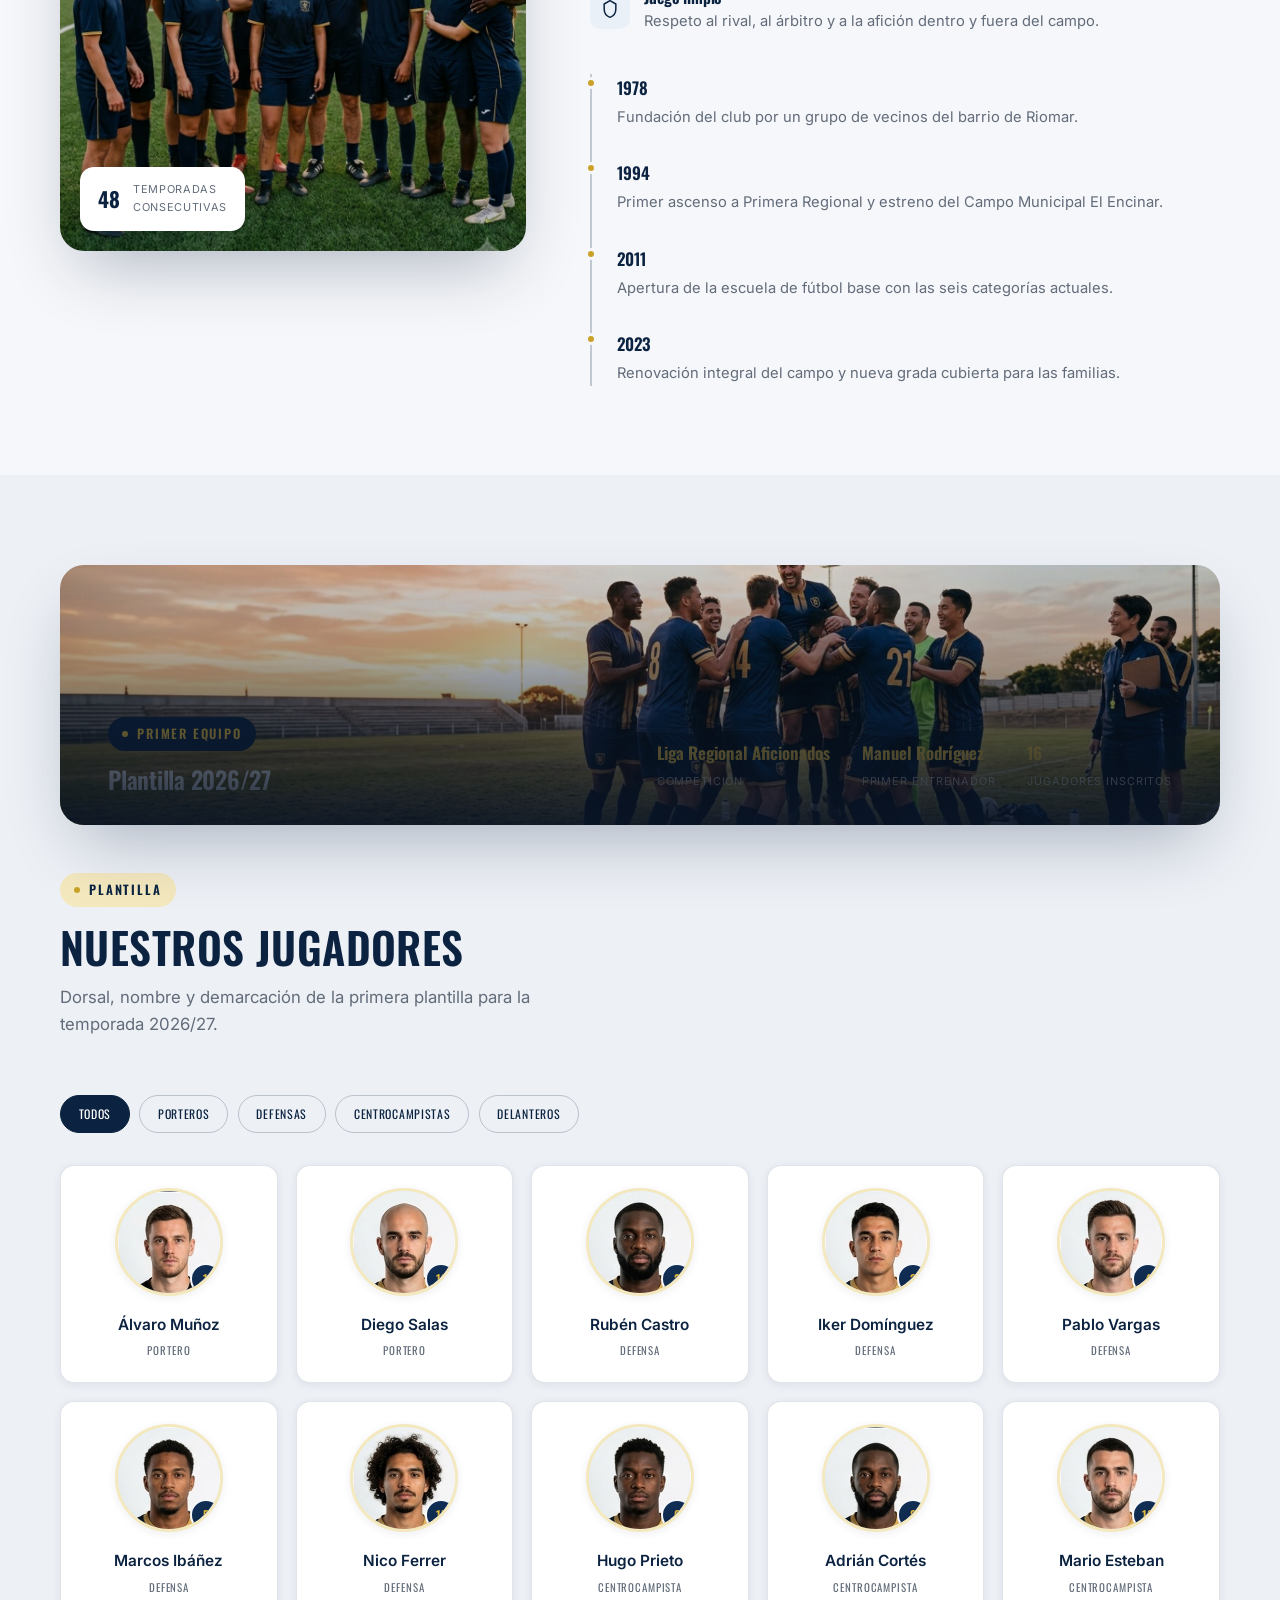
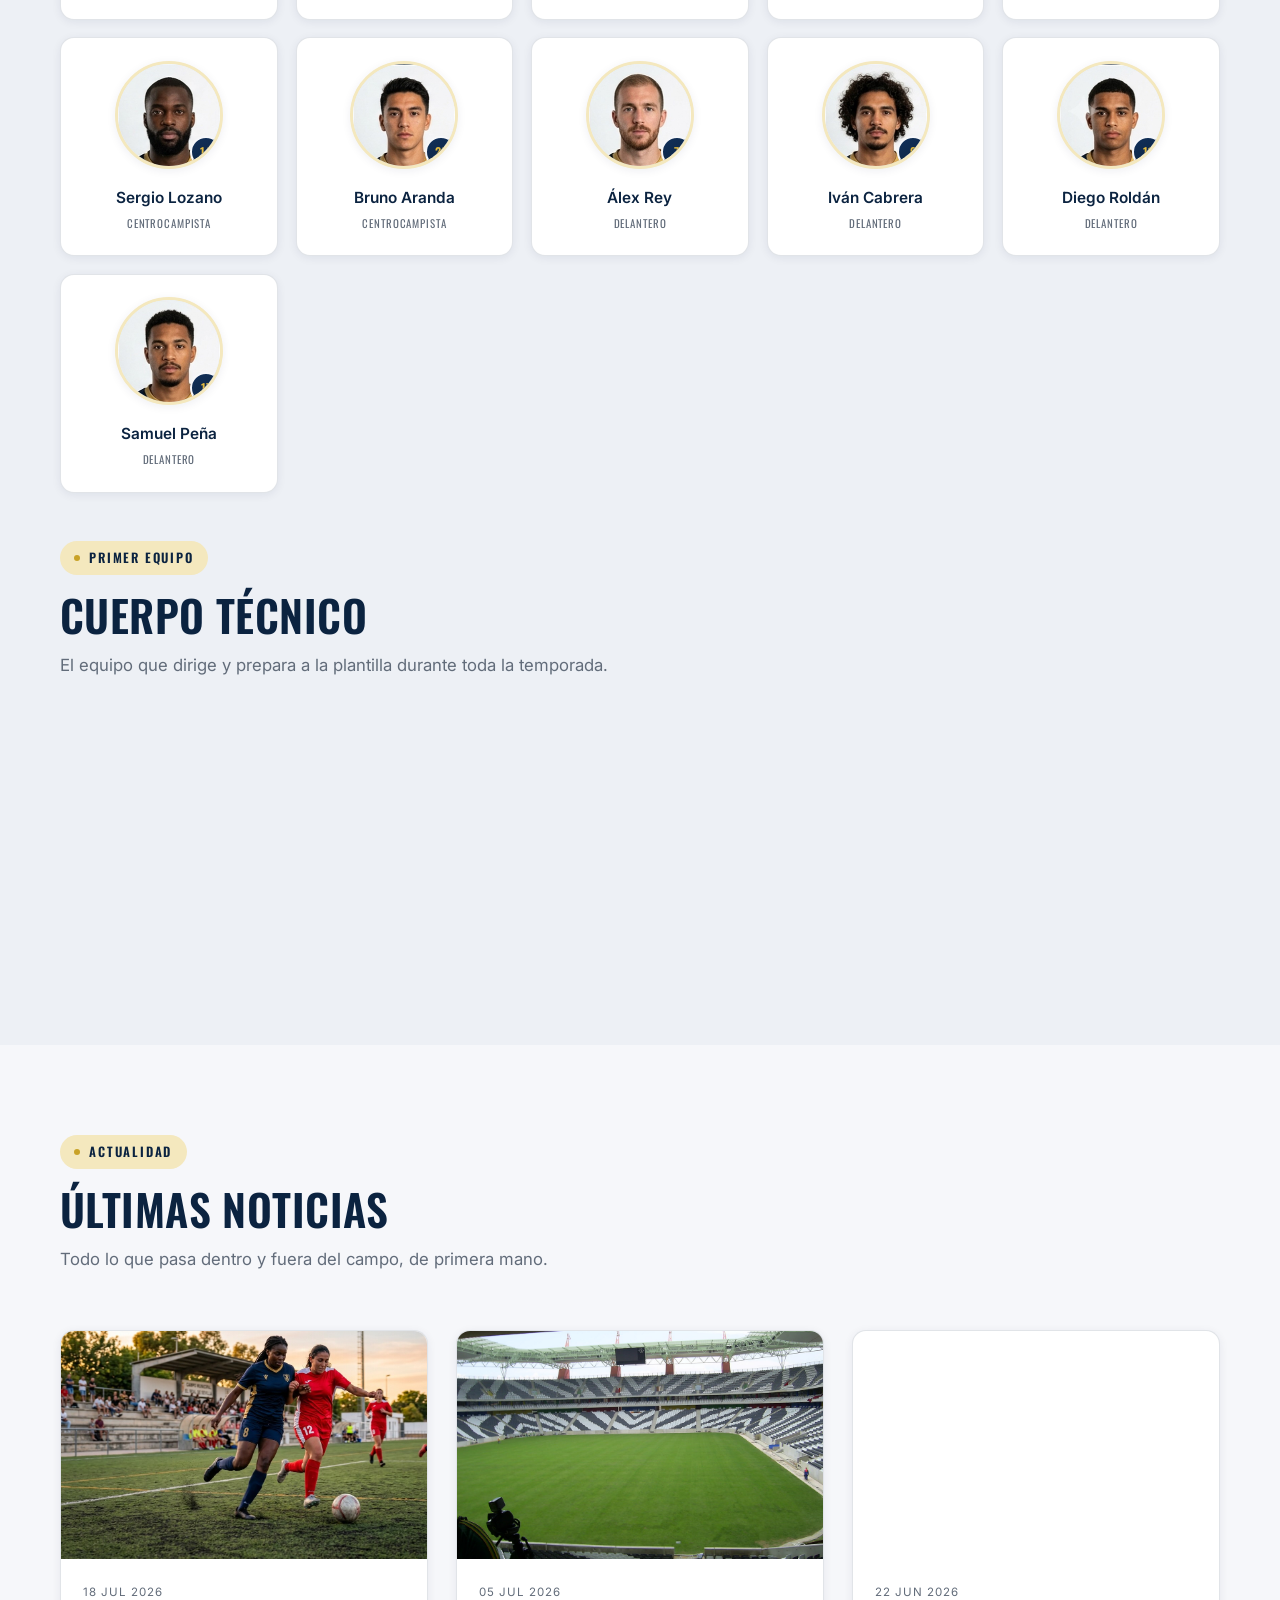
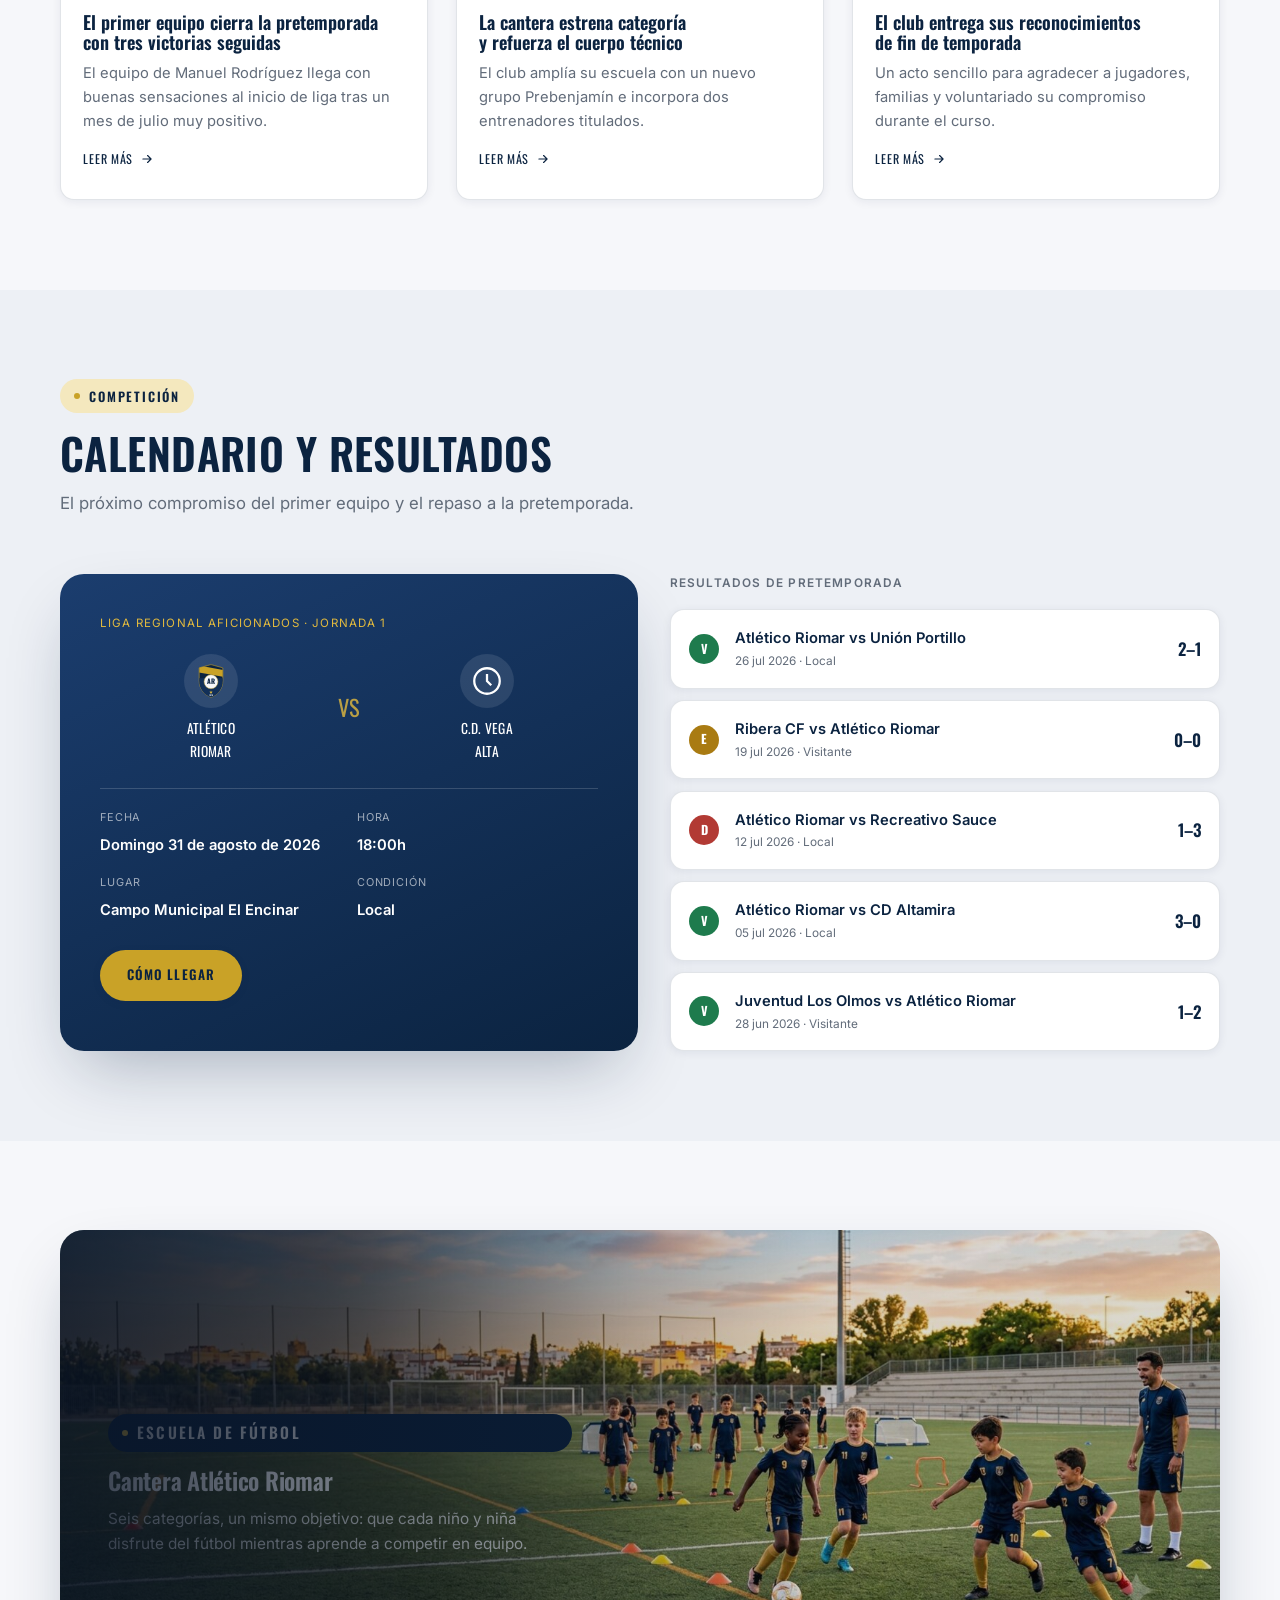
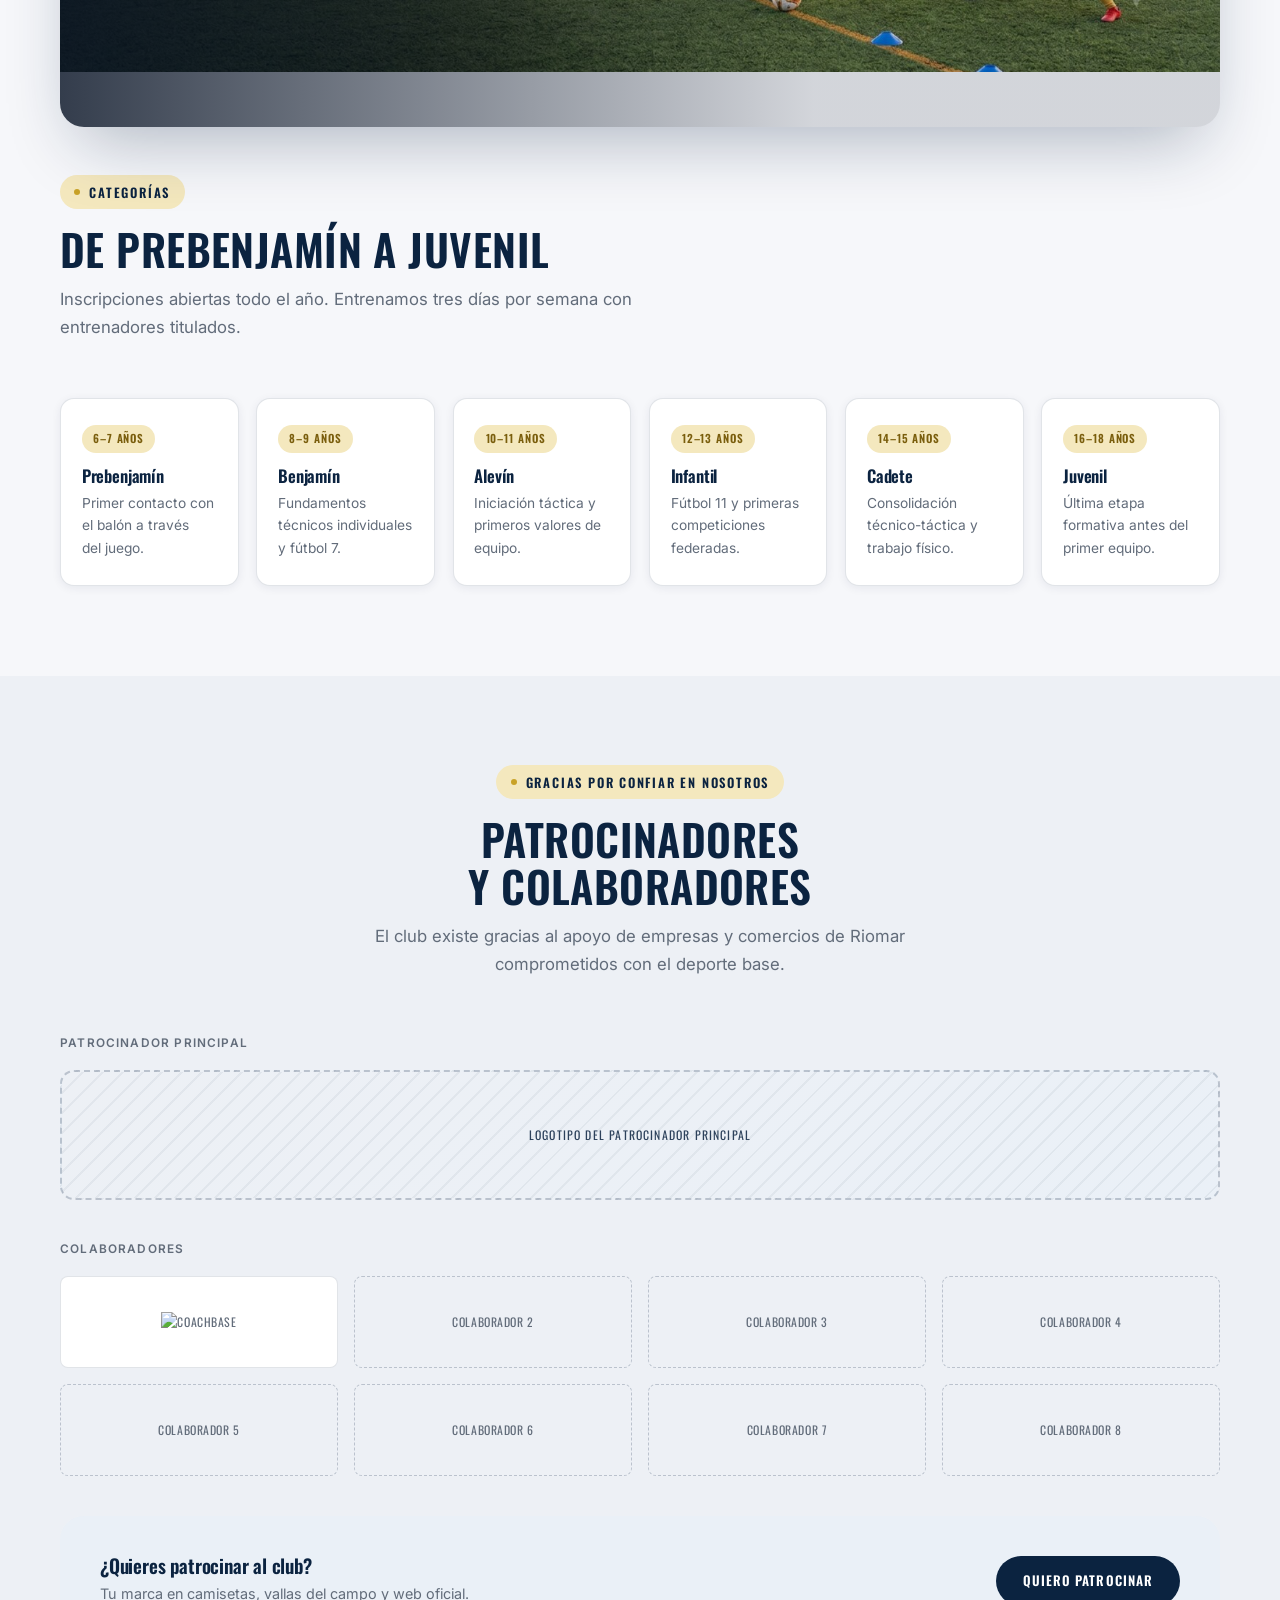
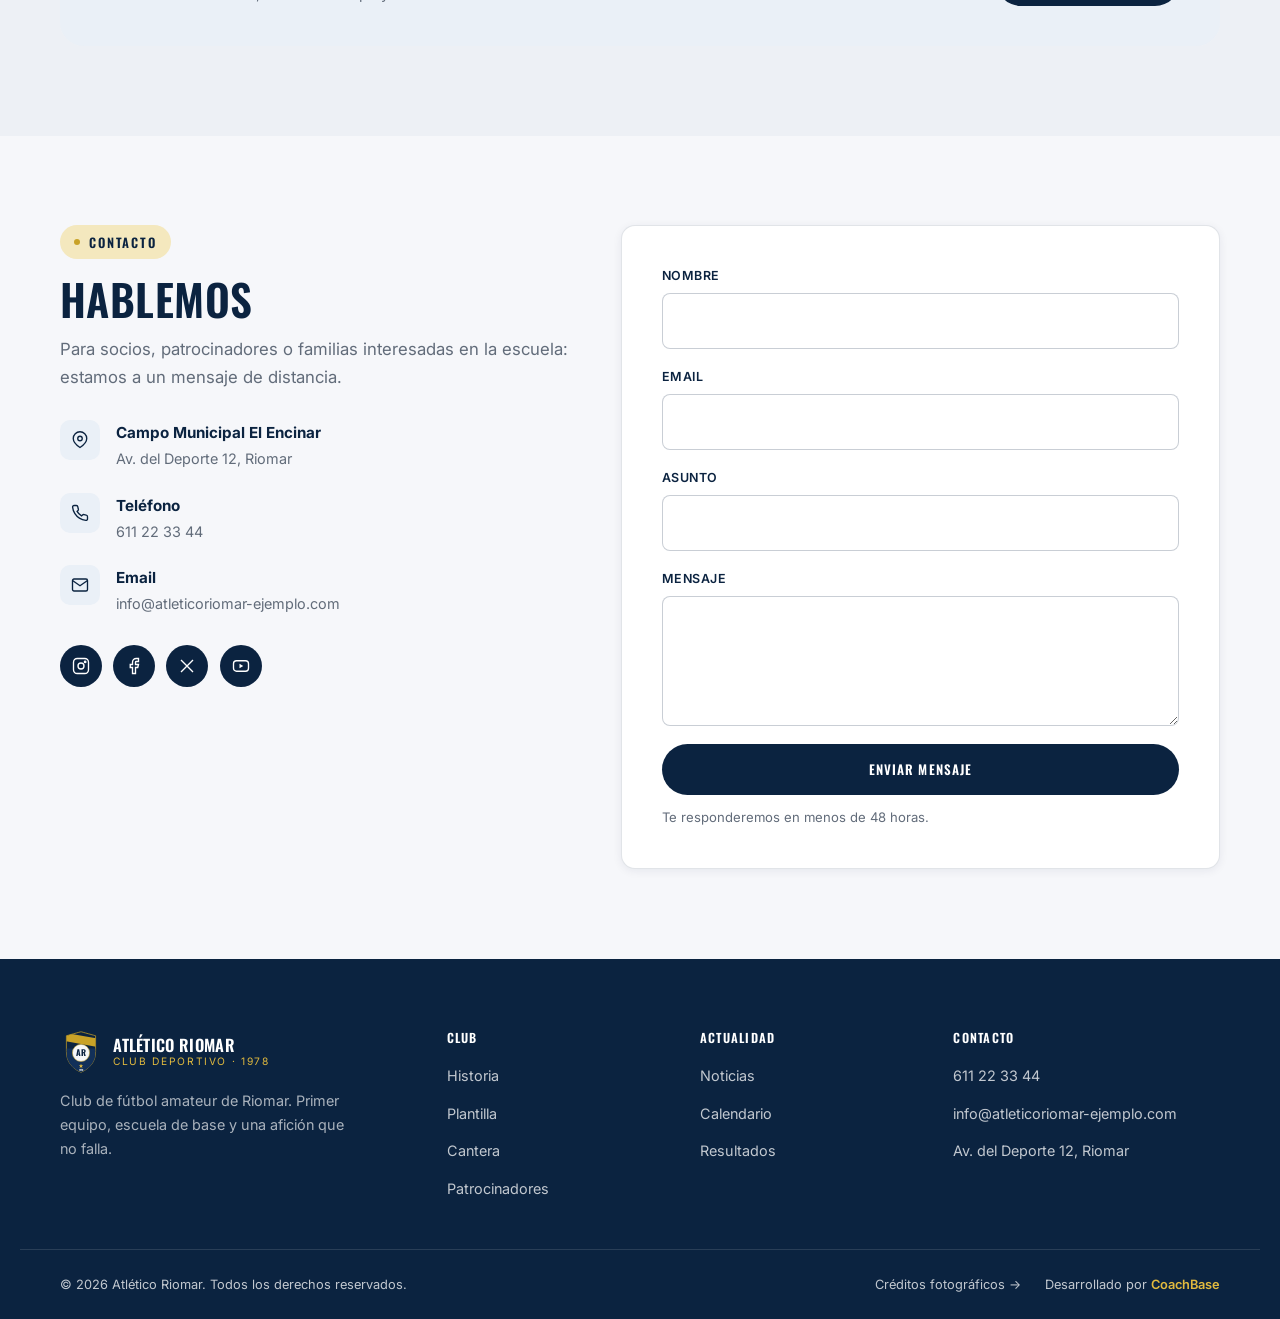
==== commit 4505e6a0: "Add files via upload" ====
--- a/index.html
+++ b/index.html
@@ -486,7 +486,7 @@
       <p class="sponsor-tier-label">Colaboradores</p>
       <div class="sponsor-grid">
         <div class="sponsor-tile has-logo">
-          <img src="assets/img/coachbase-logo.jpg" alt="CoachBase" loading="lazy" decoding="async">
+          <img src="assets/img/coachbase-logo.png" alt="CoachBase" loading="lazy" decoding="async">
         </div>
         <div class="sponsor-tile">Colaborador 2</div>
         <div class="sponsor-tile">Colaborador 3</div>
